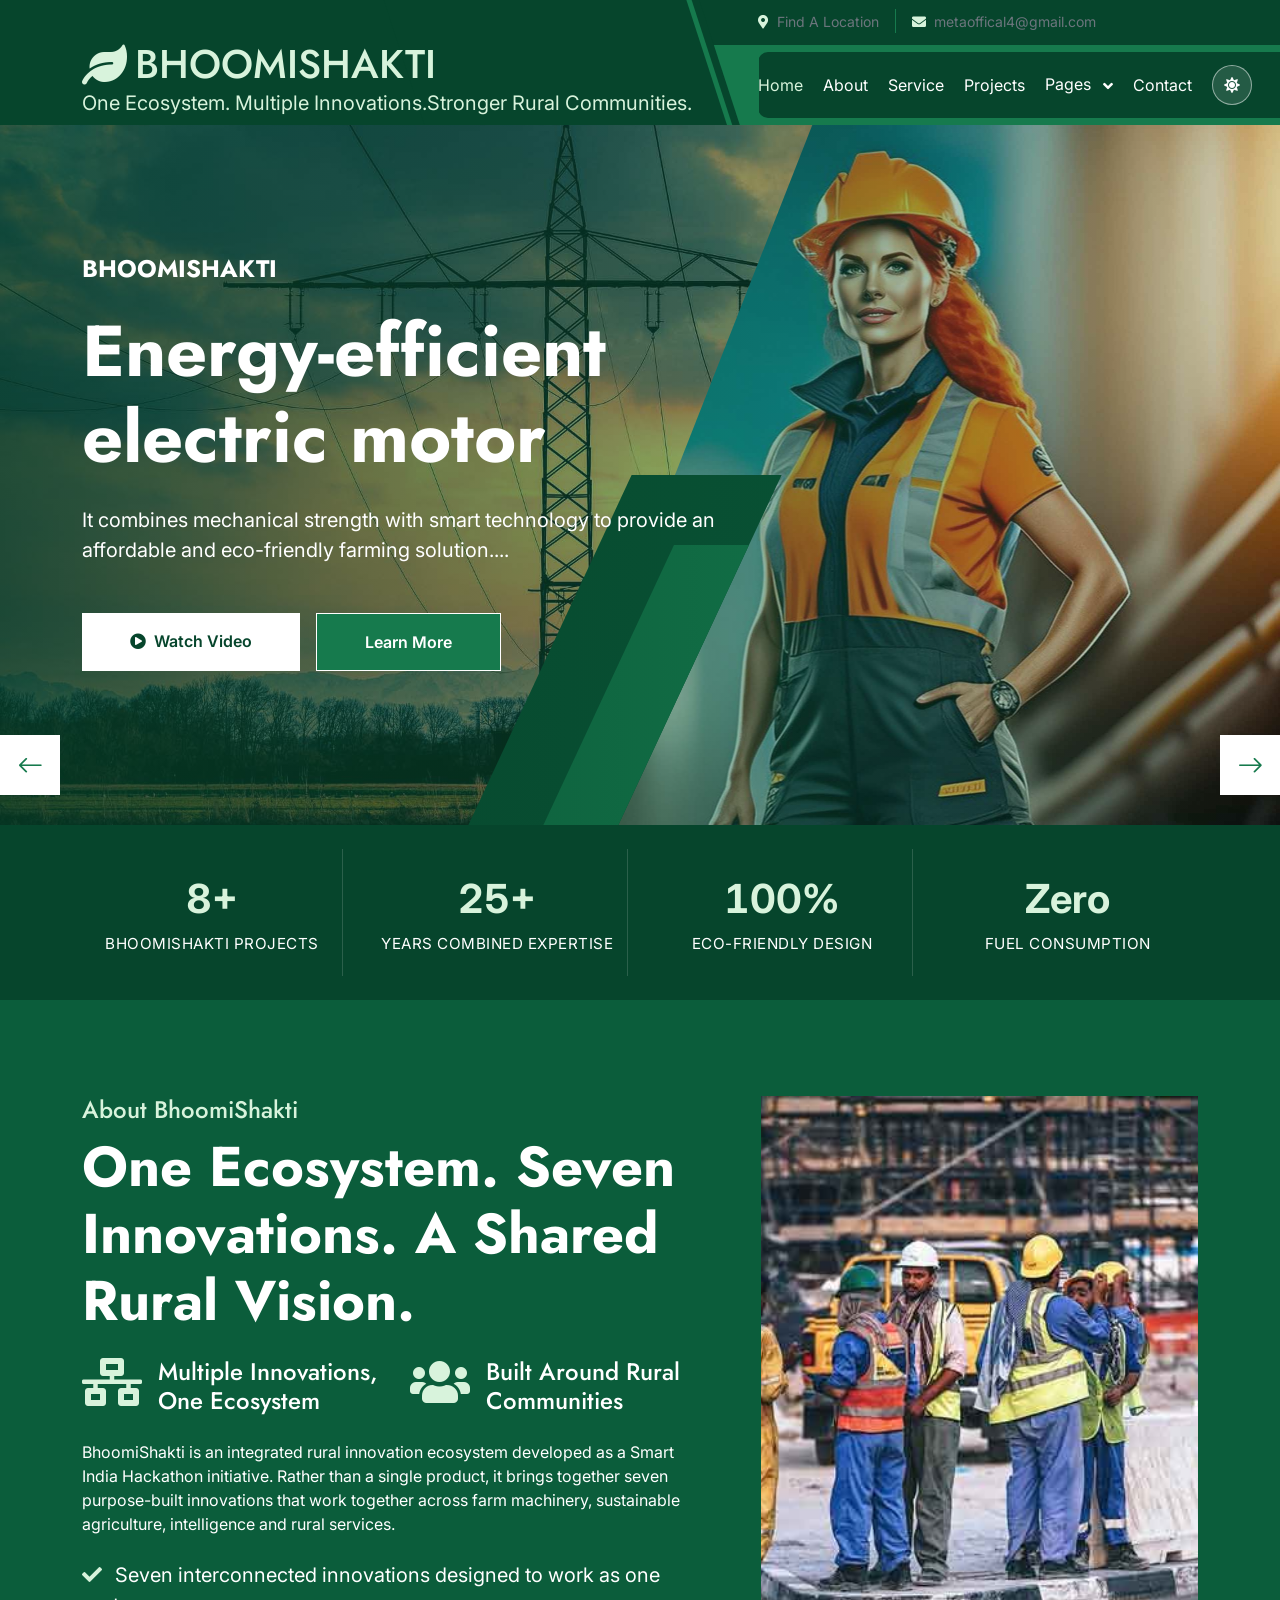
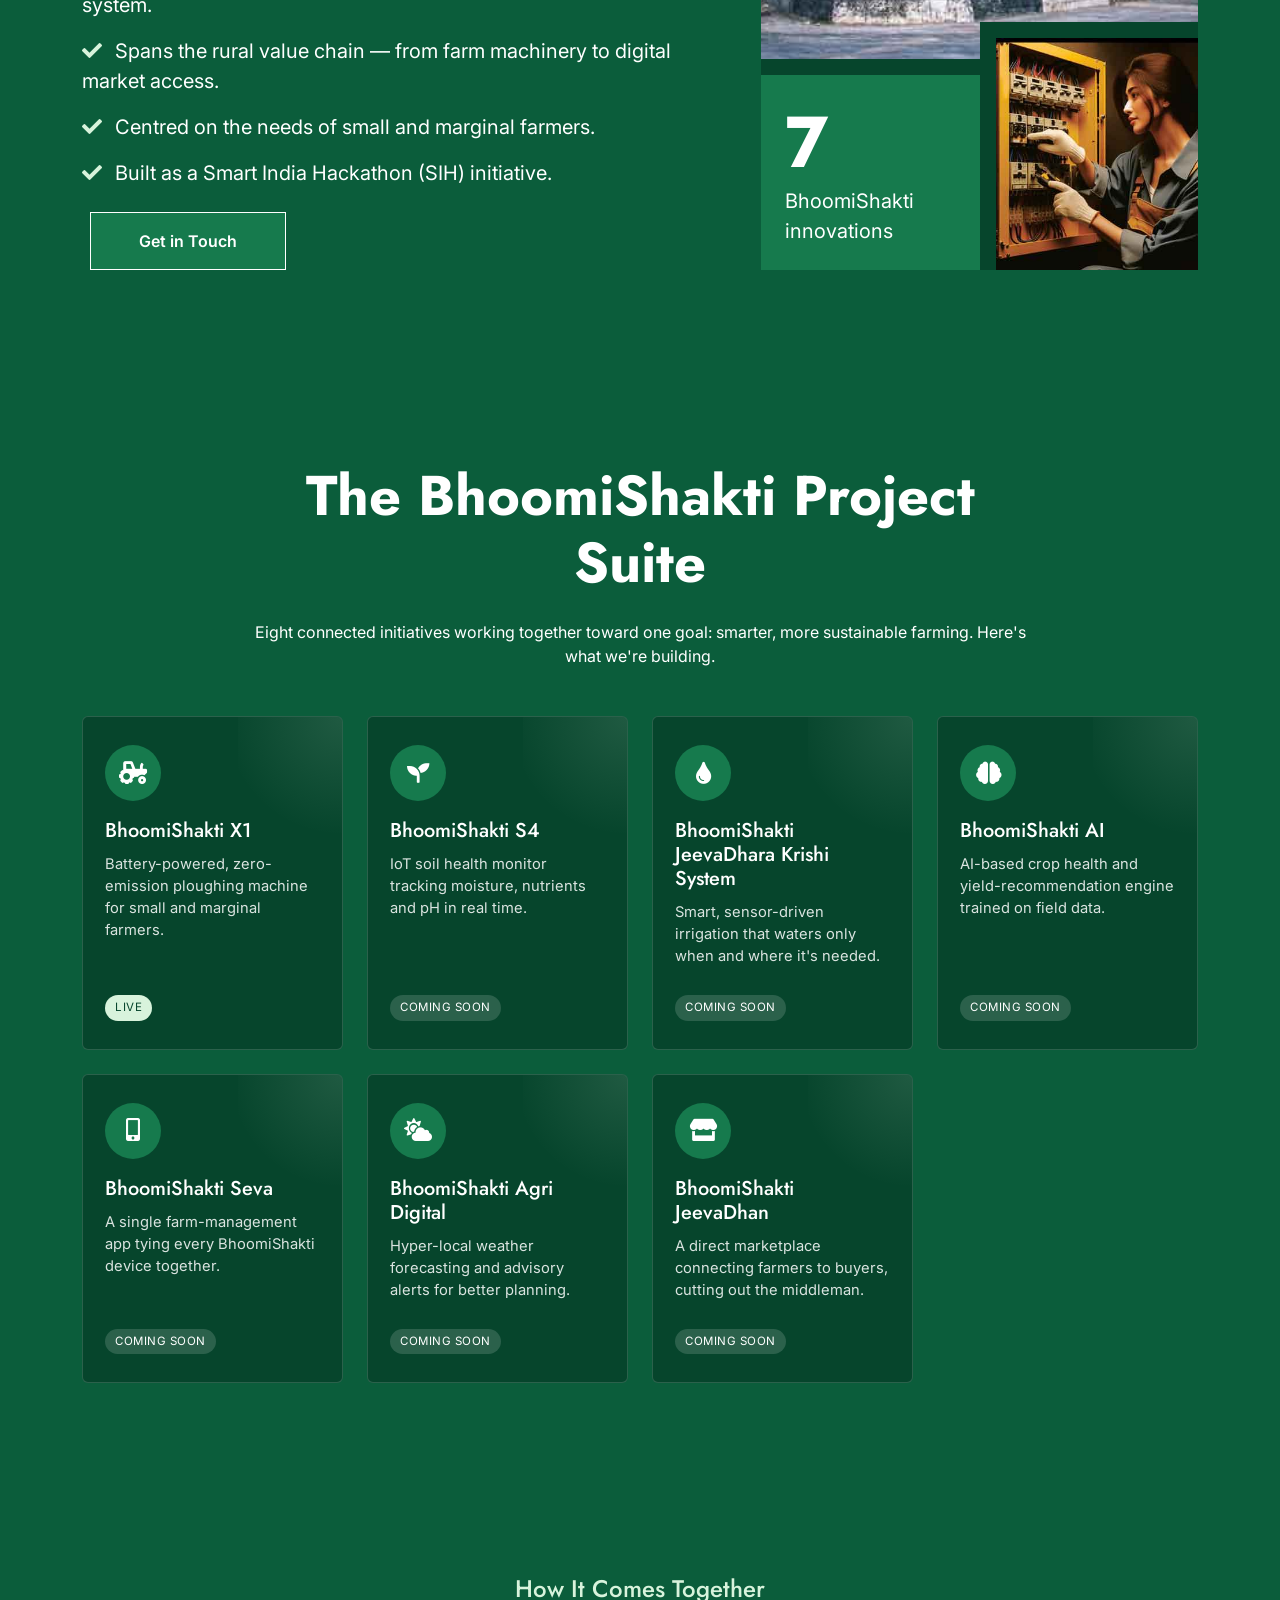
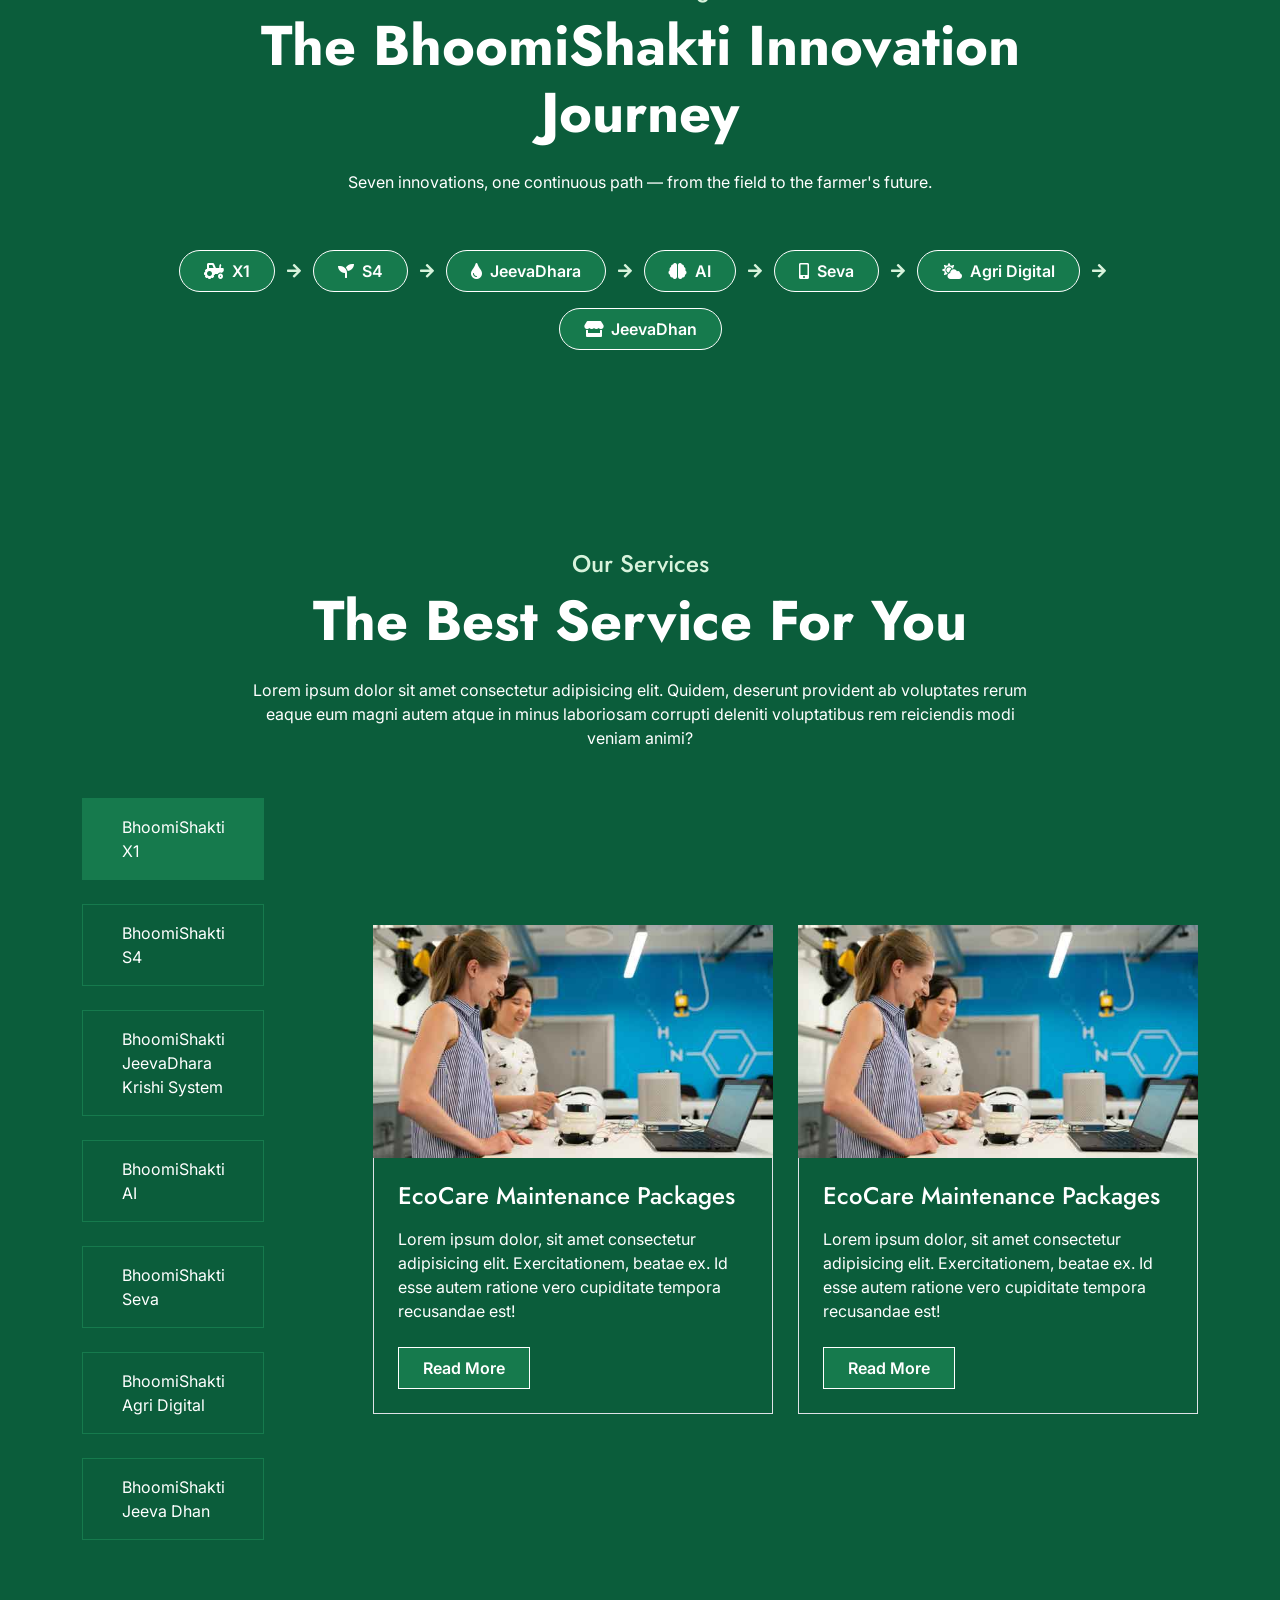
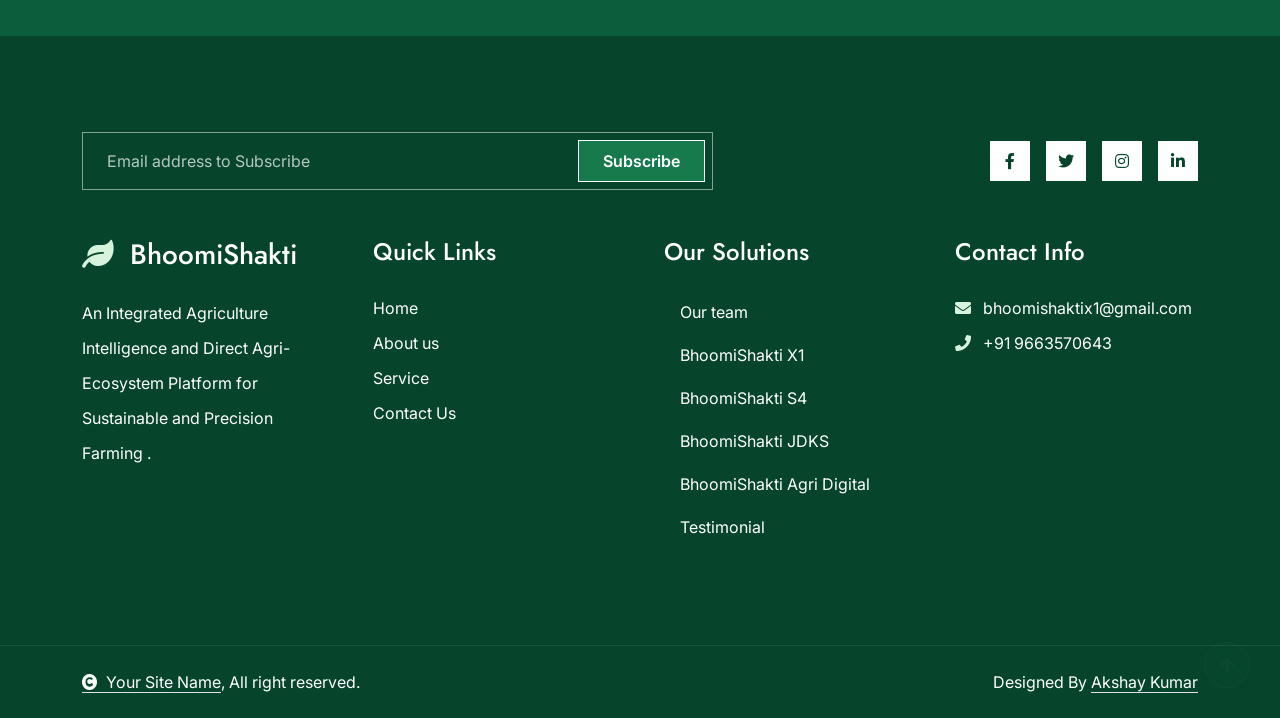
==== index.html @ 972b14b7 "Update index.html" ====
<!DOCTYPE html>
<html lang="en">

    <head>
        <meta charset="utf-8">
        <title>BhoomiShakti</title>
        <meta content="width=device-width, initial-scale=1.0" name="viewport">


        <!-- SEO -->
 <meta name="keywords" content="BhoomiShakti X1, battery powered ploughing machine, smart agriculture machine, electric farming equipment, eco friendly plough, IoT farming solution, small farmer agricultural machine, GPS farming machine, AI crop recommendation system, sustainable farming technology, Indian agricultural innovation">
<meta name="description" content="BhoomiShakti X1 is a smart battery-powered agricultural ploughing machine designed for small and marginal farmers. Featuring IoT-based soil monitoring, GPS field tracking, mobile app integration, and AI crop recommendations, it provides an eco-friendly, cost-effective solution for modern sustainable farming.">
<meta name="author" content="BhoomiShakti X1 Team">
<meta name="robots" content="index, follow">
<meta property="og:title" content="BhoomiShakti X1 – Smart Electric Agricultural Ploughing Machine">
<meta property="og:description" content="Eco-friendly battery-powered ploughing machine with IoT, GPS tracking and AI crop recommendations for modern farming.">
<meta property="og:type" content="website">
        
        <!-- Name on Google, just above the link. -->
 <script type="application/ld+json">
{
  "@context": "https://schema.org",
  "@type": "Product",
  "name": "BhoomiShakti X1",
  "description": "BhoomiShakti X1 is a smart battery-powered agricultural ploughing machine with IoT soil monitoring, GPS field tracking, and AI-based crop recommendation for sustainable farming.",
  "brand": {
    "@type": "Brand",
    "name": "BhoomiShaktiX1"
  },
  "category": "Agricultural Equipment",
  "url": "https://akshay-appu.github.io/BhoomishaktiX1.com/",
  "manufacturer": {
    "@type": "Organization",
    "name": "BhoomiShaktiX1 Innovations"
  }
}
</script>

        <!-- Google Web Fonts -->
        <link rel="preconnect" href="https://fonts.googleapis.com">
        <link rel="preconnect" href="https://fonts.gstatic.com" crossorigin>
        <link href="https://fonts.googleapis.com/css2?family=Inter:wght@100..900&family=Edu+TAS+Beginner:wght@400..700&family=Jost:ital,wght@0,100..900;1,100..900&display=swap" rel="stylesheet">

        <!-- Icon Font Stylesheet -->
        <link rel="stylesheet" href="https://use.fontawesome.com/releases/v5.15.4/css/all.css"/>
        <link href="https://cdn.jsdelivr.net/npm/bootstrap-icons@1.4.1/font/bootstrap-icons.css" rel="stylesheet">

        <!-- Libraries Stylesheet -->
        <link rel="stylesheet" href="lib/animate/animate.min.css"/>
        <link href="lib/owlcarousel/assets/owl.carousel.min.css" rel="stylesheet">


        <!-- Customized Bootstrap Stylesheet -->
        <link href="css/bootstrap.min.css" rel="stylesheet">

        <!-- Template Stylesheet -->
        <link href="css/style.css" rel="stylesheet">
        <style>

/* =========================================================
   BHOOMISHAKTI MOBILE NAVBAR
   Keeps desktop design unchanged
   ========================================================= */


<style>
@media (max-width: 991.98px) {

    /* Pages / Innovations */
    #navbarCollapse .dropdown {
        width: 100% !important;
        text-align: center !important;
        margin: 2px 0 !important;
    }

    #navbarCollapse .dropdown > .nav-link {
        width: auto !important;
        min-height: 48px !important;

        display: inline-flex !important;
        align-items: center !important;
        justify-content: center !important;

        padding: 12px 18px !important;
        margin: 0 auto !important;

        color: #ffffff !important;
        background: transparent !important;

        border-radius: 4px !important;
        text-align: center !important;
    }

    #navbarCollapse .dropdown > .nav-link:hover,
    #navbarCollapse .dropdown > .nav-link:focus,
    #navbarCollapse .dropdown > .nav-link:active {
        color: #ffffff !important;
        background: #087a50 !important;
    }

    /* Correct dropdown arrow */
    #navbarCollapse .dropdown-toggle::before {
        display: none !important;
        content: none !important;
    }

    #navbarCollapse .dropdown-toggle::after {
        display: inline-block !important;
        margin-left: 8px !important;
        vertical-align: middle !important;
    }

    /* Dropdown options */
    #navbarCollapse .dropdown-menu {
        position: static !important;
        transform: none !important;

        width: 90% !important;
        max-width: 420px !important;

        margin: 0 auto !important;
        padding: 4px 0 !important;

        border: 0 !important;
        border-radius: 0 !important;

        background: #043d2b !important;
        box-shadow: none !important;

        text-align: left !important;
    }

    #navbarCollapse .dropdown-item {
        display: block !important;

        width: 100% !important;

        padding: 11px 28px !important;

        color: #ffffff !important;
        background: transparent !important;

        font-size: 15px !important;
    }

    #navbarCollapse .dropdown-item:hover,
    #navbarCollapse .dropdown-item:focus,
    #navbarCollapse .dropdown-item:active {
        color: #ffffff !important;
        background: #087a50 !important;
    }

}
</style>
    </head>

    <body>

        <!-- BhoomiShakti dynamic-software layer -->
        <div id="bhoomi-progress-bar"></div>
        <div id="bhoomi-toast-container" aria-live="polite"></div>

        <!-- Spinner Start -->
        <div id="spinner" class="show bg-white position-fixed translate-middle w-100 vh-100 top-50 start-50 d-flex align-items-center justify-content-center">
            <div class="spinner-border text-primary" style="width: 3rem; height: 3rem;" role="status">
                <span class="sr-only">Loading...</span>
            </div>
        </div>
        <!-- Spinner End -->
         

        

        <!-- Navbar & Hero Start -->
        <div class="container-fluid header-top">
            <div class="container d-flex align-items-center">
                <div class="d-flex align-items-center h-100">
                    <a href="#" class="navbar-brand" style="height: 125px;">
                        <h1 class="text-primary mb-0 d-flex align-items-center">
  <i class="fas fa-leaf me-2"></i>
 BHOOMISHAKTI
</h1><p>One Ecosystem. Multiple Innovations.Stronger Rural Communities.</p>
                        <!-- <img src="img/logo.png" alt="Logo"> -->
                    </a>
                </div>
                <div class="w-100 h-100">
                    <div class="topbar px-0 py-2 d-none d-lg-block" style="height: 45px;">
                        <div class="row gx-0 align-items-center">
                            <div class="col-lg-8 text-center text-lg-center mb-lg-0">
                                <div class="d-flex flex-wrap">
                                    <div class="border-end border-primary pe-3">
                                        <a href="https://maps.app.goo.gl/sNX8VTaiuvoWoPn77" class="text-muted small"><i class="fas fa-map-marker-alt text-primary me-2"></i><span data-i18n="topbar.findLocation">Find A Location</span></a>
                                    </div>
                                    <div class="ps-3">
                                        <a href="mailto:example@gmail.com" class="text-muted small"><i class="fas fa-envelope text-primary me-2"></i>metaoffical4@gmail.com</a>
                                    </div>
                                </div>
                            </div>
                            <div class="col-lg-4 text-center text-lg-end">
                                <div class="d-flex justify-content-end">
                                    <div class="d-flex border-end border-primary pe-3">
                                        <a class="btn p-0 text-primary me-3" href="#"><i class="fab fa-youtube"></i></a>
                                        <!-- <a class="btn p-0 text-primary me-3" href="#"><i class="fab fa-twitter"></i></a> -->
                                        <a class="btn p-0 text-primary me-3" href="#"><i class="fab fa-instagram"></i></a>
                                        <!-- <a class="btn p-0 text-primary me-0" href="#"><i class="fab fa-linkedin-in"></i></a> -->
                                    </div>
                                    </div>
                            </div>
                        </div>
                    </div>
                    <div class="nav-bar px-0 py-lg-0" style="height: 80px;">
                        <nav class="navbar navbar-expand-lg navbar-light d-flex justify-content-lg-end">
                            <a href="#" class="navbar-brand-2">
                                <h1 class="text-primary mb-0"><i class="fas fa-leaf"></i> BhoomiShakti</h1>
                            </a>
                            <button class="navbar-toggler" type="button" data-bs-toggle="collapse" data-bs-target="#navbarCollapse">
                                <span class="fa fa-bars"></span>
                            </button>
                            <div class="collapse navbar-collapse" id="navbarCollapse">
                                <div class="navbar-nav mx-0 mx-lg-auto bg-white">
                                    <a href="index.html" class="nav-item nav-link active" data-i18n="nav.home">Home</a>
                                    <a href="about.html" class="nav-item nav-link" data-i18n="nav.about">About</a>
                                    <a href="service.html" class="nav-item nav-link" data-i18n="nav.service">Service</a>
                                    <a href="index.html#projects" class="nav-item nav-link" data-i18n="nav.projects">Projects</a>
                                    <div class="nav-item dropdown">

    <a href="javascript:void(0);"
       class="nav-link dropdown-toggle"
       data-bs-toggle="dropdown"
       aria-expanded="false">

        <span data-i18n="nav.pages">Pages</span>

    </a>

    <div class="dropdown-menu">

        <a href="team.html"
           class="dropdown-item"
           data-i18n="nav.ourTeam">
            Our team
        </a>

        <a href="x1.html"
           class="dropdown-item"
           data-i18n="nav.BhoomiShakti X1">
            BhoomiShakti X1
        </a>

        <a href="s4.html"
           class="dropdown-item"
           data-i18n="nav.BhoomiShakti S4">
            BhoomiShakti S4
        </a>

        <a href="BSJDK.html"
           class="dropdown-item"
           data-i18n="nav.BhoomiShakti JDKS">
            BhoomiShakti JDKS
        </a>

        <a href="https://bhoomishakti-agri-digital-final-omega.vercel.app/"
           class="dropdown-item"
           data-i18n="nav.BhoomiShakti Agri Digital">
            BhoomiShakti Agri Digital
        </a>

        <a href="bhoomishakti-app.html"
           class="dropdown-item"
           data-i18n="nav.BhoomiShakti AI">
            BhoomiShakti AI
        </a>

        <a href="404.html"
           class="dropdown-item"
           data-i18n="nav.404">
            404 Page
        </a>

    </div>

</div>
                                    <a href="contact.html" class="nav-item nav-link" data-i18n="nav.contact">Contact</a>
                                    <div class="nav-item theme-toggle-wrap d-flex align-items-center">
                                        <button type="button" class="theme-toggle-btn" id="themeToggleBtn" aria-label="Toggle light and dark mode" title="Toggle light / dark mode" data-i18n-title="theme.toggleTitle">
                                            <i class="fas fa-sun"></i>
                                        </button>
                                    </div>
                                    <div class="nav-btn ps-3">
                                        <a href="#" class="btn btn-primary py-2 px-4 ms-0 ms-lg-3" data-i18n="nav.ctaFirstVersion"> First Version</a>
                                    </div>
                                </div>
                            </div>
                        </nav>
                    </div>
                </div>
            </div>
        </div>
        <!-- Navbar & Hero End -->


        <!-- Carousel Start -->
        <div class="header-carousel owl-carousel overflow-hidden">
            <div class="header-carousel-item hero-section">
                <div class="hero-bg-half-1"></div>
                <div class="hero-shape-1"></div>
                <div class="carousel-caption">
                    <div class="container">
                        <div class="row g-4 align-items-center">
                            <div class="col-lg-7 animated fadeInLeft">
                                <div class="text-sm-center text-md-start">
                                    <h4 class="text-white text-uppercase fw-bold mb-4">BhoomiShakti X1</h4>
                                    <h1 class="display-2 text-white mb-4" data-i18n="hero.slide1Title">Battery-powered (Zero fuel consumption)</h1>
                                    <p class="mb-5 fs-5" data-i18n="hero.slide1Desc">a compact, battery-powered agricultural ploughing machine designed to empower small and marginal farmers.
                                    </p>
                                    <div class="d-flex justify-content-center justify-content-md-start flex-shrink-0 mb-4">
                                        <a class="btn btn-light py-3 px-4 px-md-5 me-2" href="#"><i class="fas fa-play-circle me-2"></i><span data-i18n="hero.watchVideo"> Watch Video</span></a>
                                        <a class="btn btn-primary py-3 px-4 px-md-5 ms-2" href="#" data-i18n="hero.learnMore">Learn More</a>
                                    </div>
                                </div>
                            </div>
                        </div>
                    </div>
                </div>
            </div>
            <div class="header-carousel-item hero-section">
                <div class="hero-bg-half-2"></div>
                <div class="hero-shape-2"></div>
                <div class="carousel-caption">
                    <div class="container">
                        <div class="row g-4 align-items-center">
                            <div class="col-lg-7 animated fadeInLeft">
                                <div class="text-sm-center text-md-start">
                                    <h4 class="text-white text-uppercase fw-bold mb-4">BHOOMISHAKTI</h4>
                                    <h1 class="display-2 text-white mb-4" data-i18n="hero.slide2Title">One Ecosystem. Multiple Innovations. Stronger Rural Communities.</h1>
                                    <p class="mb-5 fs-5" data-i18n="hero.slide2Desc">BhoomiShakti integrates smart agricultural machines, sustainable farming research, AI, digital services, rural connectivity and renewable biomass solutions into one technology ecosystem.
                                    </p>
                                    <div class="d-flex justify-content-center justify-content-md-start flex-shrink-0 mb-4">
                                        <a class="btn btn-light py-3 px-4 px-md-5 me-2" href="#"><i class="fas fa-play-circle me-2"></i><span data-i18n="hero.watchVideo"> Watch Video</span></a>
                                        <a class="btn btn-primary py-3 px-4 px-md-5 ms-2" href="#" data-i18n="hero.learnMore">Learn More</a>
                                    </div>
                                </div>
                            </div>
                        </div>
                    </div>
                </div>
            </div>
        </div>
        <!-- Carousel End -->


        <!-- Stats Strip Start -->
        <div class="container-fluid stats-strip py-4 wow fadeIn" data-wow-delay="0.1s">
            <div class="container">
                <div class="row g-4">
                    <div class="col-6 col-lg-3">
                        <div class="stat-item">
                            <div class="stat-number counter-value">8+</div>
                            <div class="stat-label" data-i18n="stats.projects">BhoomiShakti Projects</div>
                        </div>
                    </div>
                    <div class="col-6 col-lg-3">
                        <div class="stat-item">
                            <div class="stat-number counter-value">25+</div>
                            <div class="stat-label" data-i18n="stats.experience">Years Combined Expertise</div>
                        </div>
                    </div>
                    <div class="col-6 col-lg-3">
                        <div class="stat-item">
                            <div class="stat-number counter-value">100%</div>
                            <div class="stat-label" data-i18n="stats.eco">Eco-Friendly Design</div>
                        </div>
                    </div>
                    <div class="col-6 col-lg-3">
                        <div class="stat-item">
                            <div class="stat-number" data-i18n="stats.fuelNumber">Zero</div>
                            <div class="stat-label" data-i18n="stats.fuel">Fuel Consumption</div>
                        </div>
                    </div>
                </div>
            </div>
        </div>
        <!-- Stats Strip End -->


    <!-- About Start -->
        <div class="container-fluid about bg-light py-5">
            <div class="container py-5">
                <div class="row g-5">
                    <div class="col-lg-7 wow fadeInLeft" data-wow-delay="0.2s">
                        <div class="h-100">
                            <h4 class="text-primary">About BhoomiShakti</h4>
                            <h1 class="display-4 mb-4">One Ecosystem. Seven Innovations. A Shared Rural Vision.</h1>
                            <div class="row g-4 mb-4">
                                <div class="col-md-6">
                                    <a href="#projects" class="d-flex">
                                        <span class="fas fa-network-wired fa-3x me-3"></span>
                                        <h4 class="mb-0">Multiple Innovations, One Ecosystem</h4>
                                    </a>
                                </div>
                                <div class="col-md-6">
                                    <a href="#ecosystem" class="d-flex">
                                        <span class="fas fa-users fa-3x me-3"></span>
                                        <h4 class="mb-0">Built Around Rural Communities</h4>
                                    </a>
                                </div>
                            </div>
                            <p class="mb-4">BhoomiShakti is an integrated rural innovation ecosystem developed as a Smart India Hackathon initiative. Rather than a single product, it brings together seven purpose-built innovations that work together across farm machinery, sustainable agriculture, intelligence and rural services.
                            </p>
                            <div class="text-dark mb-4">
                                <p class="fs-5"><span class="fa fa-check text-primary me-2"></span> Seven interconnected innovations designed to work as one system.</p>
                                <p class="fs-5"><span class="fa fa-check text-primary me-2"></span> Spans the rural value chain — from farm machinery to digital market access.</p>
                                <p class="fs-5"><span class="fa fa-check text-primary me-2"></span> Centred on the needs of small and marginal farmers.</p>
                                <p class="fs-5"><span class="fa fa-check text-primary me-2"></span> Built as a Smart India Hackathon (SIH) initiative.</p>
                            </div>
                            <a class="btn btn-primary py-3 px-4 px-md-5 ms-2" href="contact.html">Get in Touch</a>
                        </div>
                    </div>
                    <div class="col-lg-5 wow fadeInRight" data-wow-delay="0.2s">
                        <div class="position-relative h-100">
                            <img src="img/about-1.jpg" class="img-fluid w-100 h-100" style="object-fit: cover;" alt="">
                            <div class="bg-white">
                                <div class="position-absolute pt-3 bg-white" style="width: 50%; left: 0; bottom: 0;">
                                    <div class="bg-primary p-4">
                                        <h4 class="display-2 mb-0">7</h4>
                                        <p class="text-white fs-5 mb-0">BhoomiShakti innovations</p>
                                    </div>
                                </div>
                                <div class="position-absolute p-3 bg-white pb-0 pe-0" style="width: 50%; bottom: 0; right: 0;">
                                    <img src="img/about-2.jpg" class="img-fluid" alt="">
                                </div>
                            </div>
                        </div>
                    </div>
                </div>
            </div>
        </div>
        <!-- About End -->


        <!-- Projects Hub Start -->
        <!-- Placeholder cards for the 8 BhoomiShakti projects you're combining
             into one software suite. Edit the icon, title, description, status
             badge (status-live / status-soon) and href on each card below. -->
        <div class="container-fluid projects-section py-5" id="projects">
            <div class="container py-5">
                <div class="d-flex flex-column mx-auto text-center mb-5 wow fadeInUp" data-wow-delay="0.2s" style="max-width: 800px;">
                    <!-- <h4 class="text-primary" data-i18n="projects.eyebrow">The BhoomiShakti Innovation Ecosystem</h4> -->
                    <h1 class="display-4 mb-4" data-i18n="projects.heading">The BhoomiShakti Innovation Ecosystem</h1>
                    <p class="mb-0" data-i18n="projects.desc">Eight connected innovations working together to empower farmers, strengthen rural communities and promote sustainable agriculture.</p>
                </div>
                <div class="row g-4">
                    <div class="col-md-6 col-lg-3 wow fadeInUp" data-wow-delay="0.1s">
                        <a href="index.html" class="text-decoration-none">
                            <div class="project-card">
                                <div class="project-icon"><i class="fas fa-tractor"></i></div>
                                <h5>BhoomiShakti X1</h5>
                                <p data-i18n="projects.card1.desc">Battery-powered, zero-emission ploughing machine for small and marginal farmers.</p>
                                <span class="project-status status-live" data-i18n="projects.statusLive">EXPLORE X1 →</span>
                            </div>
                        </a>
                    </div>
                    <div class="col-md-6 col-lg-3 wow fadeInUp" data-wow-delay="0.2s">
                        <a href="#" class="text-decoration-none">
                            <div class="project-card">
                                <div class="project-icon"><i class="fas fa-seedling"></i></div>
                                <h5>BhoomiShakti S4</h5>
                                <p data-i18n="projects.card2.desc">Smart Solar Seed Sower</p>
                                <span class="project-status status-soon" data-i18n="projects.statusSoon">EXPLORE S4 →</span>
                            </div>
                        </a>
                    </div>
                    <div class="col-md-6 col-lg-3 wow fadeInUp" data-wow-delay="0.3s">
                        <a href="#" class="text-decoration-none">
                            <div class="project-card">
                                <div class="project-icon"><i class="fas fa-tint"></i></div>
                                <h5>BhoomiShakti JeevaDhara Krishi System</h5>
                                <p data-i18n="projects.card3.desc">Sustainable Soil & Agricultural System.</p>
                                <span class="project-status status-soon" data-i18n="projects.statusSoon">EXPLORE JeevaDhara →</span>
                            </div>
                        </a>
                    </div>
                    <div class="col-md-6 col-lg-3 wow fadeInUp" data-wow-delay="0.4s">
                        <a href="#" class="text-decoration-none">
                            <div class="project-card">
                                <div class="project-icon"><i class="fas fa-brain"></i></div>
                                <h5>BhoomiShakti AI</h5>
                                <p data-i18n="projects.card4.desc">Agriculture Intelligence Platform.</p>
                                <span class="project-status status-soon" data-i18n="projects.statusSoon">EXPLORE AI →</span>
                            </div>
                        </a>
                    </div>
                    <div class="col-md-6 col-lg-3 wow fadeInUp" data-wow-delay="0.1s">
                        <a href="#" class="text-decoration-none">
                            <div class="project-card">
                                <div class="project-icon"><i class="fas fa-mobile-alt"></i></div>
                                <h5>BhoomiShakti Seva</h5>
                                <p data-i18n="projects.card5.desc">Digital Rural & Agricultural Services.</p>
                                <span class="project-status status-soon" data-i18n="projects.statusSoon">EXPLORE SEVA →</span>
                            </div>
                        </a>
                    </div>
                    <div class="col-md-6 col-lg-3 wow fadeInUp" data-wow-delay="0.2s">
                        <a href="#" class="text-decoration-none">
                            <div class="project-card">
                                <div class="project-icon"><i class="fas fa-cloud-sun"></i></div>
                                <h5>BhoomiShakti Agri Digital</h5>
                                <p data-i18n="projects.card6.desc">Connecting Farmers, Businesses & Agricultural Services</p>
                                <span class="project-status status-soon" data-i18n="projects.statusSoon">EXPLORE AGRI DIGITAL →</span>
                            </div>
                        </a>
                    </div>
                    <div class="col-md-6 col-lg-3 wow fadeInUp" data-wow-delay="0.3s">
                        <a href="#" class="text-decoration-none">
                            <div class="project-card">
                                <div class="project-icon"><i class="fas fa-store"></i></div>
                                <h5>BhoomiShakti JeevaDhan</h5>
                                <p data-i18n="projects.card7.desc">Cattle Biomass → Renewable Energy → Rural Wealth.</p>
                                <span class="project-status status-soon" data-i18n="projects.statusSoon">EXPLORE JEEVADHAN →</span>
                            </div>
                        </a>
                    </div>
                    <!-- <div class="col-md-6 col-lg-3 wow fadeInUp" data-wow-delay="0.4s">
                        <a href="#" class="text-decoration-none">
                            <div class="project-card">
                                <div class="project-icon"><i class="fas fa-solar-panel"></i></div>
                                <h5>BhoomiShakti X8</h5>
                                <p data-i18n="projects.card8.desc">Solar-powered charging infrastructure to keep every device running off-grid.</p>
                                <span class="project-status status-soon" data-i18n="projects.statusSoon">Coming Soon</span>
                            </div>
                        </a>
                    </div> -->
                </div>
            </div>
        </div>
        <!-- Projects Hub End -->
         <!-- Innovation Journey Start -->
        <div class="container-fluid journey-section bg-light py-5" id="journey">
            <div class="container py-5">
                <div class="d-flex flex-column mx-auto text-center mb-5 wow fadeInUp" data-wow-delay="0.2s" style="max-width: 800px;">
                    <h4 class="text-primary">How It Comes Together</h4>
                    <h1 class="display-4 mb-4">The BhoomiShakti Innovation Journey</h1>
                    <p class="mb-0">Seven innovations, one continuous path — from the field to the farmer's future.</p>
                </div>
                <div class="d-flex flex-wrap justify-content-center align-items-center wow fadeInUp" data-wow-delay="0.3s">
                    <a href="x1.html" class="btn btn-primary rounded-pill px-4 py-2 m-2"><i class="fas fa-tractor me-2"></i>X1</a>
                    <i class="fas fa-arrow-right text-primary mx-1 d-none d-md-inline"></i>
                    <a href="s4.html" class="btn btn-primary rounded-pill px-4 py-2 m-2"><i class="fas fa-seedling me-2"></i>S4</a>
                    <i class="fas fa-arrow-right text-primary mx-1 d-none d-md-inline"></i>
                    <a href="jeevadhara.html" class="btn btn-primary rounded-pill px-4 py-2 m-2"><i class="fas fa-tint me-2"></i>JeevaDhara</a>
                    <i class="fas fa-arrow-right text-primary mx-1 d-none d-md-inline"></i>
                    <a href="ai.html" class="btn btn-primary rounded-pill px-4 py-2 m-2"><i class="fas fa-brain me-2"></i>AI</a>
                    <i class="fas fa-arrow-right text-primary mx-1 d-none d-md-inline"></i>
                    <a href="seva.html" class="btn btn-primary rounded-pill px-4 py-2 m-2"><i class="fas fa-mobile-alt me-2"></i>Seva</a>
                    <i class="fas fa-arrow-right text-primary mx-1 d-none d-md-inline"></i>
                    <a href="agri-digital.html" class="btn btn-primary rounded-pill px-4 py-2 m-2"><i class="fas fa-cloud-sun me-2"></i>Agri Digital</a>
                    <i class="fas fa-arrow-right text-primary mx-1 d-none d-md-inline"></i>
                    <a href="jeevadhan.html" class="btn btn-primary rounded-pill px-4 py-2 m-2"><i class="fas fa-store me-2"></i>JeevaDhan</a>
                </div>
            </div>
        </div>
        <!-- Innovation Journey End -->

        <!-- Services Start -->
        <div class="container-fluid service py-5">
            <div class="container py-5">
                <div class="d-flex flex-column mx-auto text-center mb-5 wow fadeInUp" data-wow-delay="0.2s" style="max-width: 800px;">
                    <h4 class="text-primary">Our Services</h4>
                    <h1 class="display-4 mb-4">The Best Service For You</h1>
                    <p class="mb-0">Lorem ipsum dolor sit amet consectetur adipisicing elit. Quidem, deserunt provident ab voluptates rerum eaque eum magni autem atque in minus laboriosam corrupti deleniti voluptatibus rem reiciendis modi veniam animi?
                    </p>
                </div>
                <div class="row g-5 align-items-center">
                    <div class="col-lg-3 wow fadeInLeft" data-wow-delay="0.2s">
                        <ul class="nav">
                            <li class="nav-item me-lg-0 mb-4">
                                <a class="py-3 px-5 active" data-bs-toggle="pill" href="#ServiceTab-1">
                                    <span>BhoomiShakti X1</span>
                                </a>
                            </li>
                            <li class="nav-item me-lg-0 mb-4">
                                <a class="py-3 px-5" data-bs-toggle="pill" href="#ServiceTab-2">
                                    <span>BhoomiShakti S4</span>
                                </a>
                            </li>
                            <li class="nav-item me-lg-0 mb-4">
                                <a class="py-3 px-5" data-bs-toggle="pill" href="#ServiceTab-3">
                                    <span>BhoomiShakti JeevaDhara Krishi System</span>
                                </a>
                            </li>
                            <li class="nav-item me-lg-0 mb-4">
                                <a class="py-3 px-5" data-bs-toggle="pill" href="#ServiceTab-4">
                                    <span>BhoomiShakti AI</span>
                                </a>
                            </li>
                            <li class="nav-item me-lg-0 mb-4">
                                <a class="py-3 px-5" data-bs-toggle="pill" href="#ServiceTab-5">
                                    <span>BhoomiShakti Seva</span>
                                </a>
                            </li>
                            <li class="nav-item me-lg-0 mb-4">
                                <a class="py-3 px-5" data-bs-toggle="pill" href="#ServiceTab-6">
                                    <span>BhoomiShakti Agri Digital</span>
                                </a>
                            </li>
                            <li class="nav-item me-lg-0 mb-4 mb-lg-0">
                                <a class="py-3 px-5" data-bs-toggle="pill" href="#ServiceTab-7">
                                    <span>BhoomiShakti Jeeva Dhan</span>
                                </a>
                            </li>
                        </ul>
                    </div>
                    <div class="col-lg-9 wow fadeInRight" data-wow-delay="0.3s">
                        <div class="tab-content">
                            <div id="ServiceTab-1" class="tab-pane fade show p-0 active">
                                <div class="service-carousel owl-carousel">
                                                                      
                                    <div class="service-item">
                                        <img src="img/commercial-3.jpg" class="img-fluid w-100" alt="">
                                        <div class="border border-top-0 p-4">
                                            <h4 class="mb-3">EcoCare Maintenance Packages</h4>
                                            <p class="mb-4">Lorem ipsum dolor, sit amet consectetur adipisicing elit. Exercitationem, beatae ex. Id esse autem ratione vero cupiditate tempora recusandae est!
                                            </p>
                                            <a class="btn btn-primary py-2 px-4" href="#">Read More</a>
                                        </div>
                                    </div>
                                </div>
                            </div>
                            <div id="ServiceTab-2" class="tab-pane fade show p-0">
                                <div class="service-carousel owl-carousel">
                                    
                                    <div class="service-item">
                                        <img src="img/residential-3.jpg" class="img-fluid w-100" alt="">
                                        <div class="border border-top-0 p-4">
                                            <h4 class="mb-3">Air Conditioner</h4>
                                            <p class="mb-4">Lorem ipsum dolor, sit amet consectetur adipisicing elit. Exercitationem, beatae ex. Id esse autem ratione vero cupiditate tempora recusandae est!
                                            </p>
                                            <a class="btn btn-primary py-2 px-4" href="#">Read More</a>
                                        </div>
                                    </div>
                                </div>
                            </div>
                             <div id="ServiceTab-3" class="tab-pane fade show p-0">
                                <div class="service-carousel owl-carousel">
                                    
                                    <div class="service-item">
                                        <img src="img/residential-3.jpg" class="img-fluid w-100" alt="">
                                        <div class="border border-top-0 p-4">
                                            <h4 class="mb-3">Air Conditioner</h4>
                                            <p class="mb-4">Lorem ipsum dolor, sit amet consectetur adipisicing elit. Exercitationem, beatae ex. Id esse autem ratione vero cupiditate tempora recusandae est!
                                            </p>
                                            <a class="btn btn-primary py-2 px-4" href="#">Read More</a>
                                        </div>
                                    </div>
                                </div>
                            </div>
                             <div id="ServiceTab-4" class="tab-pane fade show p-0">
                                <div class="service-carousel owl-carousel">
                                    
                                    <div class="service-item">
                                        <img src="img/residential-3.jpg" class="img-fluid w-100" alt="">
                                        <div class="border border-top-0 p-4">
                                            <h4 class="mb-3">Air Conditioner</h4>
                                            <p class="mb-4">Lorem ipsum dolor, sit amet consectetur adipisicing elit. Exercitationem, beatae ex. Id esse autem ratione vero cupiditate tempora recusandae est!
                                            </p>
                                            <a class="btn btn-primary py-2 px-4" href="#">Read More</a>
                                        </div>
                                    </div>
                                </div>
                            </div>
                             <div id="ServiceTab-5" class="tab-pane fade show p-0">
                                <div class="service-carousel owl-carousel">
                                    
                                    <div class="service-item">
                                        <img src="img/residential-3.jpg" class="img-fluid w-100" alt="">
                                        <div class="border border-top-0 p-4">
                                            <h4 class="mb-3">Air Conditioner</h4>
                                            <p class="mb-4">Lorem ipsum dolor, sit amet consectetur adipisicing elit. Exercitationem, beatae ex. Id esse autem ratione vero cupiditate tempora recusandae est!
                                            </p>
                                            <a class="btn btn-primary py-2 px-4" href="#">Read More</a>
                                        </div>
                                    </div>
                                </div>
                            </div>
                             <div id="ServiceTab-6" class="tab-pane fade show p-0">
                                <div class="service-carousel owl-carousel">
                                    
                                    <div class="service-item">
                                        <img src="img/residential-3.jpg" class="img-fluid w-100" alt="">
                                        <div class="border border-top-0 p-4">
                                            <h4 class="mb-3">Air Conditioner</h4>
                                            <p class="mb-4">Lorem ipsum dolor, sit amet consectetur adipisicing elit. Exercitationem, beatae ex. Id esse autem ratione vero cupiditate tempora recusandae est!
                                            </p>
                                            <a class="btn btn-primary py-2 px-4" href="#">Read More</a>
                                        </div>
                                    </div>
                                </div>
                            </div>

                            <div id="ServiceTab-7" class="tab-pane fade show p-0">
                                <div class="service-carousel owl-carousel">
                                    <div class="service-item">
                                        <img src="img/industrial-1.jpg" class="img-fluid w-100" alt="">
                                        <div class="border border-top-0 p-4">
                                            <h4 class="mb-3">Factory Manufacture</h4>
                                            <p class="mb-4">Lorem ipsum dolor, sit amet consectetur adipisicing elit. Exercitationem, beatae ex. Id esse autem ratione vero cupiditate tempora recusandae est!
                                            </p>
                                            <a class="btn btn-primary py-2 px-4" href="#">Read More</a>
                                        </div>
                                    </div>
                                    <div class="service-item">
                                        <img src="img/industrial-2.jpg" class="img-fluid w-100" alt="">
                                        <div class="border border-top-0 p-4">
                                            <h4 class="mb-3">General Electrical</h4>
                                            <p class="mb-4">Lorem ipsum dolor, sit amet consectetur adipisicing elit. Exercitationem, beatae ex. Id esse autem ratione vero cupiditate tempora recusandae est!
                                            </p>
                                            <a class="btn btn-primary py-2 px-4" href="#">Read More</a>
                                        </div>
                                    </div>
                                    <div class="service-item">
                                        <img src="img/industrial-3.jpg" class="img-fluid w-100" alt="">
                                        <div class="border border-top-0 p-4">
                                            <h4 class="mb-3">Electrical Planing</h4>
                                            <p class="mb-4">Lorem ipsum dolor, sit amet consectetur adipisicing elit. Exercitationem, beatae ex. Id esse autem ratione vero cupiditate tempora recusandae est!
                                            </p>
                                            <a class="btn btn-primary py-2 px-4" href="#">Read More</a>
                                        </div>
                                    </div>
                                </div>
                            </div>
                        </div>
                    </div>
                </div>
            </div>
        </div>
        <!-- Services End -->

        <!-- Testimonial Start -->
        <!-- <div class="container-fluid testimonial bg-dark py-5">
            <div class="container py-5">
                <div class="row g-5">
                    <div class="col-lg-6 col-xl-5 wow fadeInUp" data-wow-delay="0.2s">
                        <h4 class="text-primary" data-i18n="testimonial.eyebrow">Testimonial</h4>
                        <h1 class="display-4 text-white mb-4" data-i18n="testimonial.heading">Powerfull Praise Heare From Our Customers</h1>
                        <p class="mb-4">Lorem ipsum dolor sit amet consectetur adipisicing elit. Mollitia hic aspernatur unde magnam necessitatibus provident iusto maxime nobis esse eligendi.
                        </p>
                        <a class="btn btn-light py-3 px-5" href="#" data-i18n="testimonial.viewAllBtn">View All Reviews</a>
                    </div>
                    <div class="col-lg-6 col-xl-7 wow fadeInUp" data-wow-delay="0.4s">
                        <div class="owl-carousel testimonial-carousel">
                            <div class="testimonial-item">
                                <div class="testimonial-quote"><i class="fa fa-quote-right fa-2x"></i>
                                </div>
                                <div class="testimonial-inner p-4">
                                    <img src="img/testimonial-1.jpg" class="img-fluid" alt="">
                                    <div class="ms-4">
                                        <h4 data-i18n="testimonial.personName">Person Name</h4>
                                        <p data-i18n="common.profession">Profession</p>
                                        <div class="d-flex text-primary">
                                            <i class="fas fa-star"></i>
                                            <i class="fas fa-star"></i>
                                            <i class="fas fa-star"></i>
                                            <i class="fas fa-star"></i>
                                            <i class="fas fa-star text-body"></i>
                                        </div>
                                    </div>
                                </div>
                                <div class="customer-text p-4">
                                    <p class="mb-0">Lorem ipsum dolor sit amet consectetur adipisicing elit. Quam soluta neque ab repudiandae reprehenderit ipsum eos cumque esse repellendus impedit.</p>
                                </div>
                            </div>
                            <div class="testimonial-item">
                                <div class="testimonial-quote"><i class="fa fa-quote-right fa-2x"></i>
                                </div>
                                <div class="testimonial-inner p-4">
                                    <img src="img/testimonial-2.jpg" class="img-fluid" alt="">
                                    <div class="ms-4">
                                        <h4 data-i18n="testimonial.personName">Person Name</h4>
                                        <p data-i18n="common.profession">Profession</p>
                                        <div class="d-flex text-primary">
                                            <i class="fas fa-star"></i>
                                            <i class="fas fa-star"></i>
                                            <i class="fas fa-star"></i>
                                            <i class="fas fa-star"></i>
                                            <i class="fas fa-star text-body"></i>
                                        </div>
                                    </div>
                                </div>
                                <div class="customer-text p-4">
                                    <p class="mb-0">Lorem ipsum dolor sit amet consectetur adipisicing elit. Quam soluta neque ab repudiandae reprehenderit ipsum eos cumque esse repellendus impedit.</p>
                                </div>
                            </div>
                            <div class="testimonial-item">
                                <div class="testimonial-quote"><i class="fa fa-quote-right fa-2x"></i>
                                </div>
                                <div class="testimonial-inner p-4">
                                    <img src="img/testimonial-3.jpg" class="img-fluid" alt="">
                                    <div class="ms-4">
                                        <h4 data-i18n="testimonial.personName">Person Name</h4>
                                        <p data-i18n="common.profession">Profession</p>
                                        <div class="d-flex text-primary">
                                            <i class="fas fa-star"></i>
                                            <i class="fas fa-star"></i>
                                            <i class="fas fa-star"></i>
                                            <i class="fas fa-star"></i>
                                            <i class="fas fa-star text-body"></i>
                                        </div>
                                    </div>
                                </div>
                                <div class="customer-text p-4">
                                    <p class="mb-0">Lorem ipsum dolor sit amet consectetur adipisicing elit. Quam soluta neque ab repudiandae reprehenderit ipsum eos cumque esse repellendus impedit.</p>
                                </div>
                            </div>
                        </div>
                    </div>
                </div>
            </div>
         </div> -->
        <!-- Testimonial End -->


        <!-- Team Start -->
         <!-- <div class="container-fluid team py-5">
            <div class="container py-5">
                <div class="d-flex flex-column mx-auto text-center mb-5 wow fadeInUp" data-wow-delay="0.2s" style="max-width: 800px;">
                    <h4 class="text-primary" data-i18n="team.eyebrow">Our Team</h4>
                    <h1 class="display-4 mb-4" data-i18n="team.heading">The Innovators Behind BhoomiShakti</h1>
                    <p class="mb-0">Lorem ipsum dolor sit amet consectetur adipisicing elit. Quidem, deserunt provident ab voluptates rerum eaque eum magni autem atque in minus laboriosam corrupti deleniti voluptatibus rem reiciendis modi veniam animi?
                    </p>
                </div>
                <div class="row g-4">
                    <div class="col-md-6 col-lg-3 wow fadeInUp" data-wow-delay="0.2s">
                        <div class="team-item">
                            <div class="team-img">
                                <img src="img/team-1.jpg" class="img-fluid w-100" alt="">
                                <div class="team-icon">
                                    <a class="btn btn-square btn-primary mb-2" href=""><i class="fab fa-facebook-f"></i></a>
                                    <a class="btn btn-square btn-primary mb-2" href=""><i class="fab fa-twitter"></i></a>
                                    <a class="btn btn-square btn-primary mb-2" href=""><i class="fab fa-instagram"></i></a>
                                    <a class="btn btn-square btn-primary mb-2" href=""><i class="fab fa-linkedin-in"></i></a>
                                </div>
                            </div>
                            <div class="team-content bg-light text-center p-4">
                                <h4>Shoaib Bashir</h4>
                                <p class="mb-0" data-i18n="common.profession">Profession</p>
                            </div>
                        </div>
                    </div>
                    <div class="col-md-6 col-lg-3 wow fadeInUp" data-wow-delay="0.4s">
                        <div class="team-item">
                            <div class="team-img">
                                <img src="img/team-2.jpg" class="img-fluid w-100" alt="">
                                <div class="team-icon">
                                    <a class="btn btn-square btn-primary mb-2" href=""><i class="fab fa-facebook-f"></i></a>
                                    <a class="btn btn-square btn-primary mb-2" href=""><i class="fab fa-twitter"></i></a>
                                    <a class="btn btn-square btn-primary mb-2" href=""><i class="fab fa-instagram"></i></a>
                                    <a class="btn btn-square btn-primary mb-2" href=""><i class="fab fa-linkedin-in"></i></a>
                                </div>
                            </div>
                            <div class="team-content bg-light text-center p-4">
                                <h4>Shoaib Bashir</h4>
                                <p class="mb-0" data-i18n="common.profession">Profession</p>
                            </div>
                        </div>
                    </div>
                    <div class="col-md-6 col-lg-3 wow fadeInUp" data-wow-delay="0.6s">
                        <div class="team-item">
                            <div class="team-img">
                                <img src="img/team-3.jpg" class="img-fluid w-100" alt="">
                                <div class="team-icon">
                                    <a class="btn btn-square btn-primary mb-2" href=""><i class="fab fa-facebook-f"></i></a>
                                    <a class="btn btn-square btn-primary mb-2" href=""><i class="fab fa-twitter"></i></a>
                                    <a class="btn btn-square btn-primary mb-2" href=""><i class="fab fa-instagram"></i></a>
                                    <a class="btn btn-square btn-primary mb-2" href=""><i class="fab fa-linkedin-in"></i></a>
                                </div>
                            </div>
                            <div class="team-content bg-light text-center p-4">
                                <h4>Shoaib Bashir</h4>
                                <p class="mb-0" data-i18n="common.profession">Profession</p>
                            </div>
                        </div>
                    </div>
                    <div class="col-md-6 col-lg-3 wow fadeInUp" data-wow-delay="0.8s">
                        <div class="team-item">
                            <div class="team-img">
                                <img src="img/team-4.jpg" class="img-fluid w-100" alt="">
                                <div class="team-icon">
                                    <a class="btn btn-square btn-primary mb-2" href=""><i class="fab fa-facebook-f"></i></a>
                                    <a class="btn btn-square btn-primary mb-2" href=""><i class="fab fa-twitter"></i></a>
                                    <a class="btn btn-square btn-primary mb-2" href=""><i class="fab fa-instagram"></i></a>
                                    <a class="btn btn-square btn-primary mb-2" href=""><i class="fab fa-linkedin-in"></i></a>
                                </div>
                            </div>
                            <div class="team-content bg-light text-center p-4">
                                <h4>Shoaib Bashir</h4>
                                <p class="mb-0" data-i18n="common.profession">Profession</p>
                            </div>
                        </div>
                    </div>
                </div>
            </div>
         </div> -->
        <!-- Team End -->


        <!-- Footer Start -->
        <div class="container-fluid footer bg-dark py-5 wow fadeIn" data-wow-delay="0.2s">
            <div class="container py-5">
                <div class="row g-5 mb-5 align-items-center">
                    <div class="col-lg-7">
                        <div class="position-relative mx-auto">
                            <input class="form-control w-100 py-3 ps-4 pe-5" type="text" placeholder="Email address to Subscribe" data-i18n-placeholder="footer.subscribePlaceholder">
                            <button type="button" class="btn btn-primary position-absolute top-0 end-0 py-2 px-4 mt-2 me-2" data-i18n="footer.subscribeBtn">Subscribe</button>
                        </div>
                    </div>
                    <div class="col-lg-5">
                        <div class="d-flex align-items-center justify-content-center justify-content-lg-end">
                            <a class="btn btn-light btn-md-square me-3" href=""><i class="fab fa-facebook-f"></i></a>
                            <a class="btn btn-light btn-md-square me-3" href=""><i class="fab fa-twitter"></i></a>
                            <a class="btn btn-light btn-md-square me-3" href=""><i class="fab fa-instagram"></i></a>
                            <a class="btn btn-light btn-md-square me-0" href=""><i class="fab fa-linkedin-in"></i></a>
                        </div>
                    </div>
                </div>
                <div class="row g-5">
                    <div class="col-md-6 col-lg-6 col-xl-3">
                        <div class="footer-item d-flex flex-column">
                            <div class="footer-item">
                                <h3 class="text-white mb-4"><i class="fas fa-leaf text-primary me-3"></i>BhoomiShakti </h3>
                                <p class="mb-3">An Integrated Agriculture Intelligence and Direct Agri-Ecosystem Platform for Sustainable and Precision Farming
.</p>
                            </div>
                        </div>
                    </div>
                    <div class="col-md-6 col-lg-6 col-xl-3">
                        <div class="footer-item d-flex flex-column">
                            <h4 class="text-white mb-4" data-i18n="footer.quickLinksHeading">Quick Links</h4>
                            <a href="#" data-i18n="footer.quickLink.home"> Home</a>
                            <a href="#" data-i18n="footer.quickLink.about"> About us</a>
                            <a href="#" data-i18n="footer.quickLink.service"> Service</a>
                            <!-- <a href="#" data-i18n="footer.quickLink.testimonial"> Testimonial</a> -->
                            <a href="#" data-i18n="footer.quickLink.contact"> Contact Us</a>
                        </div>
                    </div>
                    <div class="col-md-6 col-lg-6 col-xl-3">
                        <div class="footer-item d-flex flex-column">
                            <h4 class="text-white mb-4" data-i18n="footer.solutionsHeading">Our Solutions</h4>
                            <a href="#" class="dropdown-item" data-i18n="nav.ourTeam">Our team</a>
                                            <a href="x1.html" class="dropdown-item" data-i18n="nav.BhoomiShakti X1">BhoomiShakti X1</a>
                                            <a href="s4.html" class="dropdown-item" data-i18n="nav.BhoomiShakti S4">BhoomiShakti S4</a>
                                            <a href="BSJDK.html" class="dropdown-item" data-i18n="nav.BhoomiShakti JDKS">BhoomiShakti JDKS</a>
                                            <a href="https://bhoomishakti-agri-digital-final-omega.vercel.app/" class="dropdown-item" data-i18n="nav.BhoomiShakti Agri Digital">BhoomiShakti Agri Digital</a>
                                            <a href="bhoomishakti-app.html" class="dropdown-item" data-i18n="testimonial.eyebrow">BhoomiShakti AI</a>
                        </div>
                    </div>
                    <div class="col-md-6 col-lg-6 col-xl-3">
                        <div class="footer-item d-flex flex-column">
                            <h4 class="text-white mb-4" data-i18n="footer.contactHeading">Contact Info</h4>
                            <!-- <a href="#"><i class="fa fa-map-marker-alt text-primary me-2"></i><span data-i18n="footer.addressText"> 123 Street, New York, USA</span></a> -->
                            <a href="mailto:info@example.com"><i class="fas fa-envelope text-primary me-2"></i> bhoomishaktix1@gmail.com</a>
                            <!-- <a href="mailto:info@example.com"><i class="fas fa-envelope text-primary me-2"></i> info@example.com</a> -->
                            <a href="tel:+012 345 67890"><i class="fas fa-phone text-primary me-2"></i> +91 9663570643</a>
                            <!-- <a href="tel:+012 345 67890" class="mb-3"><i class="fas fa-print text-primary me-2"></i> +012 345 67890</a> -->
                        </div>
                    </div>
                </div>
            </div>
        </div>
        <!-- Footer End -->

        
        <!-- Copyright Start -->
        <div class="container-fluid copyright py-4">
            <div class="container">
                <div class="row g-4 align-items-center">
                    <div class="col-md-6 text-center text-md-start mb-md-0">
                        <span class="text-body"><a href="#" class="border-bottom text-white"><i class="fas fa-copyright text-light me-2"></i><span data-i18n="copyright.siteName">BhoomiShakti </span></a><span data-i18n="copyright.rightsReserved">, All right reserved.</span></span>
                    </div>
                    <div class="col-md-6 text-center text-md-end text-body">
                        <!--/*** The author’s attribution link must remain intact in the template. ***/-->
                        <!--/*** If you wish to remove this credit link, please purchase the Pro Version . ***/-->
                        Designed By <a class="border-bottom text-white" href="#">Akshay Kumar </a>
                    </div>
                </div>
            </div>
        </div>
        <!-- Copyright End -->


        <!-- Back to Top -->
        <a href="#" class="btn btn-primary btn-lg-square back-to-top"><i class="fa fa-arrow-up"></i></a>   

        
        <!-- JavaScript Libraries -->
        <script src="https://ajax.googleapis.com/ajax/libs/jquery/3.6.4/jquery.min.js"></script>
        <script src="https://cdn.jsdelivr.net/npm/bootstrap@5.0.0/dist/js/bootstrap.bundle.min.js"></script>
        <script src="lib/wow/wow.min.js"></script>
        <script src="lib/easing/easing.min.js"></script>
        <script src="lib/waypoints/waypoints.min.js"></script>
        <script src="lib/owlcarousel/owl.carousel.min.js"></script>
        

        <!-- Template Javascript -->
        <script src="js/i18n-data.js"></script>
        <script src="js/i18n.js"></script>
        <script src="js/main.js"></script>

        <script>
document.addEventListener("DOMContentLoaded", function () {

    const menu = document.getElementById("navbarCollapse");

    if (!menu) return;

    /*
     * Use Bootstrap's REAL collapse instance.
     * This is important because Bootstrap itself controls
     * the navbar's open/close state.
     */
    function closeNavbar() {

        if (window.innerWidth >= 992) return;

        if (typeof bootstrap !== "undefined") {

            const collapse =
                bootstrap.Collapse.getOrCreateInstance(menu, {
                    toggle: false
                });

            collapse.hide();

        } else {

            /* fallback */
            menu.classList.remove("show");

            const toggler =
                document.querySelector(".navbar-toggler");

            if (toggler) {
                toggler.classList.add("collapsed");
                toggler.setAttribute("aria-expanded", "false");
            }
        }
    }


    /*
     * CLOSE WHEN ANY NAVIGATION LINK IS CLICKED
     *
     * Home
     * About
     * Service
     * Projects
     * Contact
     * First Version
     * Innovation items
     */
    menu.querySelectorAll("a").forEach(function (link) {

        link.addEventListener("click", function () {

            /* Do not close when clicking the Innovations
               dropdown button itself */
            if (link.getAttribute("data-bs-toggle") === "dropdown") {
                return;
            }

            closeNavbar();

        });

    });


    /*
     * CLOSE WHEN CLICKING OUTSIDE THE OPEN MOBILE MENU
     */
    document.addEventListener("click", function (event) {

        if (window.innerWidth >= 992) return;

        const navbar =
            event.target.closest(".navbar");

        if (!navbar) {
            closeNavbar();
        }

    });


    /*
     * CLOSE AFTER CLICKING AN INNOVATION ITEM
     */
    menu.querySelectorAll(".dropdown-item").forEach(function (item) {

        item.addEventListener("click", function () {
            closeNavbar();
        });

    });


    /*
     * WHEN THE MENU FINISHES CLOSING,
     * MAKE SURE THE TOGGLE BUTTON IS RESET.
     */
    menu.addEventListener("hidden.bs.collapse", function () {

        const toggler =
            document.querySelector(".navbar-toggler");

        if (toggler) {

            toggler.classList.add("collapsed");

            toggler.setAttribute(
                "aria-expanded",
                "false"
            );
        }

    });

});
</script>

<script>
document.addEventListener("DOMContentLoaded", function () {

    const menu = document.getElementById("navbarCollapse");
    const toggler = document.querySelector(".navbar-toggler");

    if (!menu || !toggler) return;


    function closeMobileMenu() {

        if (window.innerWidth >= 992) return;

        if (menu.classList.contains("show")) {

            toggler.click();

        }

    }


    /* Close when clicking normal navigation links */
    menu.querySelectorAll("a").forEach(function (link) {

        link.addEventListener("click", function () {

            if (
                link.hasAttribute("data-bs-toggle") &&
                link.getAttribute("data-bs-toggle") === "dropdown"
            ) {
                return;
            }

            closeMobileMenu();

        });

    });


    /* Close when clicking outside navbar */
    document.addEventListener("click", function (event) {

        if (window.innerWidth >= 992) return;

        if (!event.target.closest(".navbar")) {

            closeMobileMenu();

        }

    });


    /* Close after selecting a dropdown item */
    menu.querySelectorAll(".dropdown-item").forEach(function (item) {

        item.addEventListener("click", function () {

            closeMobileMenu();

        });

    });

});
</script>
    </body>


</html>
---- css/style.css ----
/*** BhoomiShakti Brand Palette ***
   Bootstrap theme variables (--bs-primary/--bs-dark/--bs-light/--bs-white)
   are redefined in css/bootstrap.min.css to these same values so every
   component that already uses var(--bs-*) picks up the new theme:
   --bs-primary : #167A4D  (Secondary Green - buttons, accents, active states)
   --bs-dark    : #06452C  (Dark Green - footer, cards, dropdowns)
   --bs-light   : #0B5D3B  (Primary Green - navbar, main section fills)
   --bs-white   : #FFFFFF  (text on green backgrounds)
   Light green accent (hover/highlight, not a Bootstrap var): #D8F3DC
*/
:root {
    --bhoomi-primary-green: #0B5D3B;
    --bhoomi-dark-green: #06452C;
    --bhoomi-secondary-green: #167A4D;
    --bhoomi-white: #FFFFFF;
    --bhoomi-accent: #D8F3DC;
}

/*** Spinner Start ***/
#spinner {
    opacity: 0;
    visibility: hidden;
    transition: opacity .5s ease-out, visibility 0s linear .5s;
    z-index: 99999;
}

#spinner.show {
    transition: opacity .5s ease-out, visibility 0s linear 0s;
    visibility: visible;
    opacity: 1;
}
/*** Spinner End ***/

.back-to-top {
    position: fixed;
    right: 30px;
    bottom: 30px;
    transition: 0.5s;
    z-index: 99;
}


/*** Button Start ***/
.btn {
    font-weight: 600;
    transition: .5s;
}

.btn-square {
    width: 32px;
    height: 32px;
}

.btn-sm-square {
    width: 34px;
    height: 34px;
}

.btn-md-square {
    width: 40px;
    height: 40px;
}

.btn-lg-square {
    width: 46px;
    height: 46px;
}

.btn-xl-square {
    width: 56px;
    height: 56px;
}

.btn-square,
.btn-sm-square,
.btn-md-square,
.btn-lg-square,
.btn-xl-square {
    padding: 0;
    display: flex;
    align-items: center;
    justify-content: center;
    font-weight: normal;
}

.btn.btn-primary {
    color: var(--bs-white);
    border: 1px solid var(--bs-white);
}

.btn.btn-primary:hover {
    background: var(--bs-white);
    color: var(--bs-dark);
}

.btn.btn-light {
    color: var(--bs-dark);
    border: none;
}

.btn.btn-light:hover {
    color: var(--bs-white);
    background: var(--bs-primary);
}

/*** Navbar Start ***/
.header-top .topbar .dropdown-toggle::after {
    border: none;
    content: "\f107";
    font-family: "Font Awesome 5 Free";
    font-weight: 600;
    vertical-align: middle;
    margin-left: 8px;
    color: var(--bs-primary);
}

.header-top .topbar .dropdown .dropdown-menu {
    transform: rotateX(0deg);
    visibility: visible;
    background: var(--bs-dark);
    padding-top: 12px;
    border: 0;
    transition: .5s;
    opacity: 1;
}

.header-top {
    height: 125px;
    position: relative;
}

.header-top::after {
    content: "";
    position: absolute;
    overflow: hidden;
    width: 50%;
    height: 100%;
    top: 0;
    left: 0;
    background: var(--bs-dark);
    z-index: 1;
}

.header-top .container {
    position: relative;
    z-index: 999;
}

@media (min-width: 992px) {
    .header-top::before {
        content: "";
        position: absolute;
        overflow: hidden;
        width: 100%;
        height: 45px;
        top: 0;
        right: 0;
        background: var(--bs-dark);
        z-index: -1;
    }

    .navbar-brand-2 {
        display: none;
    }
}

@media (max-width: 991px) {
    .header-top {
        max-height: 80px;
    }

    .navbar {
        justify-content: space-between;
    }

    .header-top .container {
        max-height: 80px;
    }

    .navbar-brand {
        display: none;
    }

    .navbar-brand-2 {
        position: relative;
        overflow: hidden;
        width: 200px;
        height: 100%;
        padding: 0;
        display: flex;
        align-items: center;
        z-index: 99;
    }

    .navbar-brand-2::before {
        content: "";
        position: absolute;
        overflow: hidden;
        width: 100%;
        height: 600px;
        top: -200px;
        right: 18px;
        background: var(--bs-dark);
        transform: rotate(-18deg);
        z-index: -1;
    }

    .navbar-brand-2::after {
        content: "";
        position: absolute;
        overflow: hidden;
        width: 5px;
        height: 600px;
        top: -200px;
        right: 18px;
        background: var(--bs-primary);
        transform: rotate(-18deg);
        z-index: -1;
    }

    .navbar.navbar-light {
        height: 100%;
        padding: 0;
    }

    .navbar .navbar-collapse {
        margin-top: -20px;
    }

}

.nav-bar .navbar {
    height: 100%;
    background: var(--bs-primary);
    position: relative;
    z-index: 9;
}

.navbar-light .navbar-brand img {
    max-height: 60px;
    transition: .5s;
}

.nav-bar .navbar-light .navbar-brand img {
    max-height: 50px;
}

.navbar .navbar-nav .nav-item .nav-link {
    padding: 0;
}

.navbar .navbar-nav .nav-item {
    display: flex;
    align-items: center;
    padding: 0;
    margin-right: 20px;
}

.navbar-light .navbar-nav .nav-item:hover,
.navbar-light .navbar-nav .nav-item.active,
.navbar-light .navbar-nav .nav-item:hover .nav-link,
.navbar-light .navbar-nav .nav-item.active .nav-link {
    color: #D8F3DC;
}

@media (max-width: 991px) {
    .navbar {
        padding: 20px 0;
    }

    .navbar .navbar-nav .nav-link {
        padding: 0;
    }

    .navbar .navbar-nav .nav-item {
        display: flex;
        padding: 12px;
        flex-direction: column;
        justify-content: start;
        align-items: start;
    }

    .navbar .navbar-nav .nav-btn {
        display: flex;
        justify-content: start;
    }

    .navbar .navbar-nav {
        width: 100%;
        display: flex;
        margin-top: 20px;
        padding-bottom: 20px;
        margin-left: 50px;
        background: var(--bs-light);
    }

    .navbar .navbar-nav .nav-btn {
        display: flex;
        flex-direction: column;
    }

    .navbar .navbar-nav .nav-btn a.btn {
        margin-right: 15px;
    }

    .navbar.navbar-expand-lg .navbar-toggler {
        padding: 8px 15px;
        border: 1px solid #FFFFFF;
        color: #FFFFFF;
        background-color: var(--bs-dark);
        border-radius: 6px;
        font-size: 1.4rem;
    }

    .navbar.navbar-expand-lg .navbar-toggler span {
        color: #FFFFFF;
    }
}

.navbar .dropdown-toggle::after {
    border: none;
    content: "\f107";
    font-family: "Font Awesome 5 Free";
    font-weight: 600;
    vertical-align: middle;
    margin-left: 8px;
}

.dropdown .dropdown-menu .dropdown-item:hover {
    background: var(--bs-primary);
    color: var(--bs-white);
}

@media (min-width: 992px) {
    .nav-bar .navbar::before {
        position: absolute;
        content: "";
        width: 50px;
        height: 100%;
        top: 0;
        left: -49px;
        background: var(--bs-primary);
    }

    .navbar .nav-btn {
        display: flex;
        align-items: center;
        justify-content: end;
    }

    .navbar .navbar-nav {
        width: 100%;
        display: flex;
        justify-content: center;
        align-items: center;
        background: var(--bs-light);
        border-radius: 10px;
    }

    .navbar .navbar-nav .nav-btn {
        width: 100%;
        display: flex;
        margin-left: auto;
    }

    .navbar .nav-item .dropdown-menu {
        display: block;
        visibility: hidden;
        top: 100%;
        transform: rotateX(-75deg);
        transform-origin: 0% 0%;
        border: 0;
        transition: .5s;
        opacity: 0;
    }

    .navbar .nav-item:hover .dropdown-menu {
        transform: rotateX(0deg);
        visibility: visible;
        margin-top: 19px;
        background: var(--bs-dark);
        transition: .5s;
        opacity: 1;
    }

    .header-top .navbar-brand {
        position: relative;
        overflow: hidden;
        padding: 40px 50px 40px 0;
        z-index: 99;
    }
    
    .navbar-brand::before {
        content: "";
        position: absolute;
        overflow: hidden;
        width: 300px;
        height: 600px;
        top: -200px;
        right: 18px;
        background: var(--bs-dark);
        transform: rotate(-18deg);
        z-index: -1;
    }
    
    .navbar-brand::after {
        content: "";
        position: absolute;
        overflow: hidden;
        width: 5px;
        height: 600px;
        top: -200px;
        right: 18px;
        background: var(--bs-primary);
        transform: rotate(-18deg);
        z-index: -1;
    }
}
/*** Navbar End ***/


/*** Carousel Hero Header Start ***/
.hero-section {
    background-image: url(../img/carousel-1.jpg);
    background-repeat: no-repeat;
    background-position: center center;
    background-size: cover;
    width: 100%;
    height: 700px;
    display: flex;
    align-items: center;
    position: relative;
}

.hero-bg-half-1 {
    background-image: url(../img/header-2.jpg);
    clip-path: polygon(37% 0%, 100% 0%, 100% 100%, 0% 100%);
    filter: grayscale(10%);
    transform: scale(100% - 50%);
    background-position: center right;
    background-repeat: no-repeat;
    background-size: cover;
    position: absolute;
    width: 58%;
    height: 100%;
    right: 0;
    top: 0;
}

.hero-bg-half-2 {
    background-image: url(../img/header-1.jpg);
    clip-path: polygon(37% 0%, 100% 0%, 100% 100%, 0% 100%);
    filter: grayscale(10%);
    transform: scale(100% - 50%);
    background-position: center right;
    background-repeat: no-repeat;
    background-size: cover;
    position: absolute;
    width: 58%;
    height: 100%;
    right: 0;
    top: 0;
}

.hero-shape-1 {
    background-color: var(--bs-primary);
    width: 150px;
    height: 50%;
    position: absolute;
    left: 54%;
    top: 0;
    transform: translateY(-50%) skew(-26deg, 0deg);
    position: relative;
}

.hero-shape-1:before {
    background-color: var(--bs-dark);
    content: "";
    width: 50%;
    height: 80%;
    position: absolute;
    right: 0;
    top: 0;
}

.hero-shape-2 {
    background-color: var(--bs-dark);
    width: 150px;
    height: 50%;
    position: absolute;
    right: -43%;
    bottom: 0;
    transform: translateY(50%) skew(-25deg, 0deg);
    position: relative;
    z-index: 1;
}

.hero-shape-2::after {
    background-color: var(--bs-primary);
    content: "";
    width: 75px;
    height: 80%;
    position: absolute;
    right: 0;
    bottom: 0;
}

/*** Carousel Hero Header Start ***/
.header-carousel .header-carousel-item {
    height: 700px;
}

.header-carousel .owl-nav .owl-prev,
.header-carousel .owl-nav .owl-next {
    position: absolute;
    width: 60px;
    height: 60px;
    background: var(--bs-white);
    color: var(--bs-primary);
    font-size: 26px;
    display: flex;
    align-items: center;
    justify-content: center;
    transition: 0.5s;
}

.header-carousel .owl-nav .owl-prev {
    bottom: 30px;
    left: 0;
}
.header-carousel .owl-nav .owl-next {
    bottom: 30px;
    right: 0;
}

.header-carousel .owl-nav .owl-prev:hover,
.header-carousel .owl-nav .owl-next:hover {
    box-shadow: inset 0 0 65px 0 var(--bs-primary);
    color: var(--bs-dark);
}

.header-carousel .header-carousel-item .carousel-caption {
    position: absolute;
    width: 100%;
    height: 100%;
    left: 0;
    bottom: 0;
    background: linear-gradient(90deg, rgba(6, 69, 44, 0.75) 0%, rgba(11, 93, 59, 0.45) 60%, rgba(11, 93, 59, 0.15) 100%);
    display: flex;
    align-items: center;
    z-index: 9;
}

.header-carousel .header-carousel-item .carousel-caption h1,
.header-carousel .header-carousel-item .carousel-caption h2,
.header-carousel .header-carousel-item .carousel-caption h3,
.header-carousel .header-carousel-item .carousel-caption p {
    color: var(--bs-white);
}

@media (max-width: 991px) {
    .header-carousel .header-carousel-item .carousel-caption {
        padding-top: 45px;
    }

    .header-carousel.owl-carousel,
    .header-carousel .header-carousel-item {
        height: 700px;
    }
}
/*** Carousel Hero Header End ***/


/*** Single Page Hero Header Start ***/
.bg-breadcrumb {
    position: relative;
    overflow: hidden;
    background: linear-gradient(rgba(6, 69, 44, 0.82), rgba(11, 93, 59, 0.75)), url(../img/banner-img.jpg);
    background-position: center center;
    background-repeat: no-repeat;
    background-size: cover;
    padding: 60px 0 60px 0;
    transition: 0.5s;
}

.bg-breadcrumb h1,
.bg-breadcrumb h2,
.bg-breadcrumb h3 {
    color: var(--bs-white);
}

.bg-breadcrumb .breadcrumb {
    position: relative;
}

.bg-breadcrumb .breadcrumb .breadcrumb-item a {
    color: var(--bs-white);
}
/*** Single Page Hero Header End ***/

/*** Service Start ***/
.service .nav .nav-item {
    width: 75%;
    border: 1px solid var(--bs-primary);
    background: var(--bs-light);
}

.service .nav .nav-item a {
    display: flex;
    justify-content: center;
}


.owl-stage-outer {
    margin-right: -1px;
}
.service .nav-item a.active {
    background: var(--bs-primary);
}

.service .nav-item a span {
    color: var(--bs-white);
}

.service .nav-item a.active span {
    color: var(--bs-white);
}

.service-carousel .owl-nav .owl-prev,
.service-carousel .owl-nav .owl-next {
    position: absolute;
    padding: 10px 35px;
    border: 1px solid var(--bs-primary);
    color: var(--bs-white);
    background: var(--bs-light);
    transition: 0.5s;
}

.service-carousel .owl-nav .owl-prev:hover,
.service-carousel .owl-nav .owl-next:hover {
    background: var(--bs-primary);
    color: var(--bs-white);
}

@media (min-width: 992px) {
    .service-carousel .owl-nav .owl-prev {
        top: 0;
        left: -115px;
    }
    
    .service-carousel .owl-nav .owl-next {
        bottom: 0;
        left: -115px;
    }
}

@media (max-width: 991px) {
    .owl-stage-outer {
        margin-bottom: 70px;
    }
    .service-carousel .owl-nav .owl-prev {
        bottom: -70px;
        left: 0;
    }

    .service-carousel .owl-nav .owl-next {
        bottom: -70px;
        right: 0;
    }

    .service .nav {
        display: flex;
        justify-content: center;
    }
}
/*** Service End ***/

/*** Team Start ***/
.team .team-item .team-img {
    position: relative;
    overflow: hidden;
}

.team .team-item .team-img img {
    transition: 0.5s;
}

.team .team-item:hover .team-img img {
    transform: scale(1.1);
}

.team .team-item .team-img .team-icon {
    position: absolute;
    bottom: 20px; right: -100%;
    z-index: 9;
    transition: 0.5s;
}

.team .team-item:hover .team-img .team-icon {
    right: 25px;
}

.team .team-item .team-img::after {
    content: "";
    position: absolute;
    width: 100%;
    height: 0;
    top: 0;
    left: 0;
    background: rgba(10, 246, 65, 0.2);
    transition: 0.5s;
    z-index: 1;
}

.team .team-item:hover .team-img::after {
    height: 100%;
}

.team .team-item .team-content {
    transition: 0.5s;
}

.team .team-item:hover .team-content {
    box-shadow: 0 0 20px rgba(0, 0, 0, .2);
}
/*** Team End ***/

/*** Testimonial Start ***/
.testimonial-carousel .owl-stage-outer {
    margin-right: -1px;
}

.testimonial .testimonial-item {
    position: relative;
    margin-top: 35px;
}

.testimonial .testimonial-item .customer-text {
    border: 1px solid var(--bs-primary);
    border-top: none;
}

.testimonial .testimonial-item .testimonial-quote {
    position: absolute;
    width: 50px;
    height: 50px;
    top: 0;
    right: 25px;
    transform: translateY(-50%);
    color: var(--bs-dark);
    background: var(--bs-primary);
    display: flex;
    align-items: center;
    justify-content: center;
}

.testimonial .testimonial-item .testimonial-inner {
    display: flex;
    align-items: center;
    background: var(--bs-dark);
    color: var(--bs-white);
}

.testimonial .testimonial-item .testimonial-inner img {
    width: 100px; 
    height: 100px;
    border: 2px solid var(--bs-primary);
}

.testimonial-carousel .owl-dots {
    display: flex;
    align-items: center;
    justify-content: center;
    text-align: center;
}

.testimonial-carousel .owl-dots .owl-dot {
    width: 30px;
    height: 30px;
    margin: 30px 10px 0 10px;
    background: var(--bs-white);
    transition: 0.5s;
}

@media (max-width: 991px) {
    .testimonial-carousel .owl-dots .owl-dot {
        margin: 0 10px 0 10px;
    }
}

.testimonial-carousel .owl-dots .owl-dot.active {
    width: 30px;
    height: 30px;
    background: var(--bs-primary);
    transition: 0.5s;
}

.testimonial-carousel .owl-dots .owl-dot span {
    position: relative;
    margin-top: 50%;
    margin-left: 50%;
    transform: translate(-50%, -50%);
    margin-right: -1px;
    display: flex;
    align-items: center;
    justify-content: center;
    text-align: center;
}

.testimonial-carousel .owl-dots .owl-dot.active span::after {
    background: var(--bs-white);
}

.testimonial-carousel .owl-dots .owl-dot span::after {
    content: "";
    width: 15px;
    height: 15px;
    position: absolute;
    top: 50%;
    left: 0;
    transform: translateY(-50%);
    display: flex;
    align-items: center;
    justify-content: center;
    text-align: center;
    background: var(--bs-primary);
    transition: 0.5s;
}
/*** Testimonial End ***/

/*** Footer Start ***/
.footer {
    background: var(--bs-dark);
}

.footer .footer-item a {
    line-height: 35px;
    color: var(--bs-white);
    transition: 0.5s;
}

.footer .footer-item p {
    line-height: 35px;
}

.footer .footer-item a:hover {
    letter-spacing: 1px;
    color: var(--bs-primary);
}

.footer .footer-item .footer-btn a {
    transition: 0.5s;
}

.footer .footer-item .footer-btn a:hover {
    background: var(--bs-white);
}

.footer .footer-item .footer-btn a:hover {
    color: var(--bs-primary);
}
/*** Footer End ***/

/*** copyright Start ***/
.copyright {
    border-top: 1px solid rgba(255, 255, 255, 0.08);
    background: var(--bs-dark);
}
/*** copyright end ***/


/*** Dynamic Nav / Sticky Header Start ***/
.header-top {
    position: sticky;
    top: 0;
    z-index: 1000;
    transition: box-shadow 0.4s ease, background 0.4s ease;
}

.header-top.nav-scrolled {
    box-shadow: 0 8px 24px rgba(6, 69, 44, 0.35);
}

.header-top.nav-scrolled .nav-bar {
    transition: height 0.4s ease;
}

@media (min-width: 992px) {
    .header-top.nav-scrolled .nav-bar {
        height: 64px !important;
    }

    .header-top.nav-scrolled .navbar-light .navbar-brand img,
    .header-top.nav-scrolled .nav-bar .navbar-light .navbar-brand img {
        max-height: 40px;
    }
}

.navbar-toggler span {
    display: inline-block;
    transition: transform 0.3s ease;
}

.navbar-toggler span.fa-times {
    transform: rotate(90deg);
}
/*** Dynamic Nav / Sticky Header End ***/


/*** Agriculture Leaf Particles Start ***/
.header-carousel,
.bg-breadcrumb {
    position: relative;
}

.leaf-particles {
    position: absolute;
    inset: 0;
    overflow: hidden;
    pointer-events: none;
    z-index: 3;
}

.leaf-particle {
    position: absolute;
    bottom: -10%;
    color: rgba(216, 243, 220, 0.85);
    text-shadow: 0 2px 6px rgba(6, 69, 44, 0.4);
    opacity: 0;
    animation-name: bhoomiLeafDrift;
    animation-timing-function: linear;
    animation-iteration-count: infinite;
    will-change: transform, opacity;
}

@keyframes bhoomiLeafDrift {
    0% {
        transform: translate3d(0, 20vh, 0) rotate(0deg);
        opacity: 0;
    }
    10% {
        opacity: 0.85;
    }
    85% {
        opacity: 0.7;
    }
    100% {
        transform: translate3d(var(--drift, 20px), -120vh, 0) rotate(var(--spin, 360deg));
        opacity: 0;
    }
}

@media (prefers-reduced-motion: reduce) {
    .leaf-particle {
        animation: none;
        display: none;
    }
}
/*** Agriculture Leaf Particles End ***/


/*** Animated Counter Start ***/
.counter-value {
    display: inline-block;
    font-variant-numeric: tabular-nums;
}
/*** Animated Counter End ***/


/*** Back To Top Progress Ring Start ***/
.back-to-top {
    --progress: 0%;
    padding: 4px;
    background:
        radial-gradient(closest-side, var(--bs-primary) 82%, transparent 83% 100%),
        conic-gradient(var(--bs-white) var(--progress), rgba(255, 255, 255, 0.25) 0);
    border-radius: 50%;
    display: flex;
    align-items: center;
    justify-content: center;
}
/*** Back To Top Progress Ring End ***/


/*** Page-load Progress Bar Start ***/
#bhoomi-progress-bar {
    position: fixed;
    top: 0;
    left: 0;
    height: 3px;
    width: 0%;
    background: linear-gradient(90deg, var(--bhoomi-accent), var(--bs-primary));
    box-shadow: 0 0 8px rgba(216, 243, 220, 0.8);
    z-index: 2000;
    transition: width 0.3s ease, opacity 0.4s ease;
    opacity: 1;
}

#bhoomi-progress-bar.is-done {
    opacity: 0;
}

body.bhoomi-page-fade {
    animation: bhoomiPageFadeIn 0.45s ease both;
}

@keyframes bhoomiPageFadeIn {
    from { opacity: 0; transform: translateY(6px); }
    to { opacity: 1; transform: translateY(0); }
}

body.bhoomi-page-leaving {
    opacity: 0.35;
    transition: opacity 0.3s ease;
}
/*** Page-load Progress Bar End ***/


/*** Theme Toggle (Light Mode) Start ***/
.theme-toggle-btn {
    width: 40px;
    height: 40px;
    border-radius: 50%;
    border: 1px solid rgba(255, 255, 255, 0.5);
    background: rgba(255, 255, 255, 0.12);
    color: var(--bs-white);
    display: flex;
    align-items: center;
    justify-content: center;
    cursor: pointer;
    transition: 0.3s;
    flex-shrink: 0;
}

.theme-toggle-btn:hover {
    background: var(--bs-white);
    color: var(--bs-dark);
    transform: rotate(20deg);
}

.nav-item.theme-toggle-wrap {
    margin-right: 8px !important;
}

:root[data-theme="light"] {
    --bs-white: #FFFFFF;
}

:root[data-theme="light"] body {
    background-color: #F2FBF5 !important;
    color: #0B3D26 !important;
}

:root[data-theme="light"] h1,
:root[data-theme="light"] h2,
:root[data-theme="light"] h3,
:root[data-theme="light"] h4,
:root[data-theme="light"] h5,
:root[data-theme="light"] h6 {
    color: #06452C !important;
}

:root[data-theme="light"] .text-secondary,
:root[data-theme="light"] .text-body,
:root[data-theme="light"] p {
    color: #2C5C46 !important;
}

:root[data-theme="light"] .about,
:root[data-theme="light"] .service,
:root[data-theme="light"] .team,
:root[data-theme="light"] .projects-section {
    background-color: #EAF7EE !important;
}

:root[data-theme="light"] .card,
:root[data-theme="light"] .project-card,
:root[data-theme="light"] .stats-strip .stat-item,
:root[data-theme="light"] .team-content,
:root[data-theme="light"] .testimonial-inner,
:root[data-theme="light"] .service .nav .nav-item {
    background-color: #FFFFFF !important;
    color: #0B3D26 !important;
    border-color: rgba(11, 93, 59, 0.2) !important;
}

:root[data-theme="light"] .card *,
:root[data-theme="light"] .project-card *,
:root[data-theme="light"] .team-content *,
:root[data-theme="light"] .testimonial-inner * {
    color: #0B3D26;
}

:root[data-theme="light"] .nav-bar .navbar,
:root[data-theme="light"] .navbar .navbar-nav {
    background-color: var(--bs-primary) !important;
}

:root[data-theme="light"] .theme-toggle-btn {
    color: var(--bs-white);
}

:root[data-theme="light"] .footer,
:root[data-theme="light"] .copyright,
:root[data-theme="light"] .testimonial,
:root[data-theme="light"] .header-top::after,
:root[data-theme="light"] .header-top::before {
    background: var(--bs-dark) !important;
}
/*** Theme Toggle End ***/


/*** Toast Notifications Start ***/
#bhoomi-toast-container {
    position: fixed;
    top: 90px;
    right: 20px;
    z-index: 2100;
    display: flex;
    flex-direction: column;
    gap: 10px;
    max-width: 320px;
}

.bhoomi-toast {
    background: var(--bs-dark);
    color: var(--bs-white);
    border-left: 4px solid var(--bs-primary);
    padding: 14px 18px;
    border-radius: 4px;
    box-shadow: 0 10px 30px rgba(6, 69, 44, 0.4);
    font-size: 0.9rem;
    display: flex;
    align-items: center;
    gap: 10px;
    opacity: 0;
    transform: translateX(30px);
    transition: opacity 0.35s ease, transform 0.35s ease;
}

.bhoomi-toast.show {
    opacity: 1;
    transform: translateX(0);
}

.bhoomi-toast i {
    color: var(--bhoomi-accent);
}

@media (max-width: 575px) {
    #bhoomi-toast-container {
        left: 16px;
        right: 16px;
        max-width: none;
        top: 76px;
    }
}
/*** Toast Notifications End ***/


/*** Stats Strip Start ***/
.stats-strip {
    background: var(--bs-dark);
    position: relative;
    overflow: hidden;
}

.stats-strip .stat-item {
    text-align: center;
    padding: 20px 10px;
    border-right: 1px solid rgba(255, 255, 255, 0.15);
}

.stats-strip .col-6:last-child .stat-item,
.stats-strip .col-lg-3:last-child .stat-item {
    border-right: none;
}

.stats-strip .stat-number {
    font-size: 2.5rem;
    font-weight: 700;
    color: var(--bhoomi-accent);
    margin-bottom: 4px;
}

.stats-strip .stat-label {
    color: var(--bs-white);
    font-size: 0.95rem;
    letter-spacing: 0.5px;
    text-transform: uppercase;
}

@media (max-width: 767px) {
    .stats-strip .stat-item {
        border-right: none;
        border-bottom: 1px solid rgba(255, 255, 255, 0.15);
    }

    .stats-strip .row > div:last-child .stat-item {
        border-bottom: none;
    }
}
/*** Stats Strip End ***/


/*** Projects Hub Start ***/
.projects-section {
    background: var(--bs-light);
}

.project-card {
    background: var(--bs-dark);
    border: 1px solid rgba(255, 255, 255, 0.15);
    border-radius: 6px;
    padding: 28px 22px;
    height: 100%;
    display: flex;
    flex-direction: column;
    transition: transform 0.35s ease, box-shadow 0.35s ease, background 0.35s ease;
    position: relative;
    overflow: hidden;
}

.project-card::before {
    content: "";
    position: absolute;
    top: -40%;
    right: -40%;
    width: 80%;
    height: 80%;
    background: radial-gradient(circle, rgba(216, 243, 220, 0.12), transparent 70%);
    transition: transform 0.6s ease;
}

.project-card:hover {
    transform: translateY(-8px);
    box-shadow: 0 18px 40px rgba(6, 69, 44, 0.45);
    background: var(--bs-primary);
}

.project-card:hover::before {
    transform: scale(1.4);
}

.project-card .project-icon {
    width: 56px;
    height: 56px;
    border-radius: 50%;
    background: var(--bs-primary);
    color: var(--bs-white);
    display: flex;
    align-items: center;
    justify-content: center;
    font-size: 1.4rem;
    margin-bottom: 18px;
    transition: 0.35s;
}

.project-card:hover .project-icon {
    background: var(--bs-white);
    color: var(--bs-dark);
}

.project-card h5 {
    color: var(--bs-white);
    margin-bottom: 10px;
}

.project-card p {
    color: rgba(255, 255, 255, 0.85);
    font-size: 0.92rem;
    flex-grow: 1;
}

.project-card .project-status {
    display: inline-block;
    font-size: 0.72rem;
    letter-spacing: 0.5px;
    text-transform: uppercase;
    padding: 4px 10px;
    border-radius: 20px;
    margin-top: 12px;
    align-self: flex-start;
}

.project-card .project-status.status-live {
    background: var(--bhoomi-accent);
    color: var(--bs-dark);
}

.project-card .project-status.status-soon {
    background: rgba(255, 255, 255, 0.15);
    color: var(--bs-white);
}
/*** Projects Hub End ***/


/*** Mobile / Cross-device Responsiveness Fixes Start ***/
@media (max-width: 575px) {
    .display-2 { font-size: 2.2rem; }
    .display-4 { font-size: 1.7rem; }
    .hero-section, .header-carousel.owl-carousel, .header-carousel .header-carousel-item { height: 560px; }
    .header-carousel .header-carousel-item .carousel-caption { padding-top: 60px; }
    .about .position-relative.h-100 img.h-100 { height: 320px !important; }
}

@media (max-width: 767px) {
    .container, .container-fluid { padding-left: 18px; padding-right: 18px; }
    .stats-strip .stat-number { font-size: 1.9rem; }
    .project-card { padding: 22px 18px; }
}

/* Prevent any accidental horizontal overflow on small screens */
html, body {
    max-width: 100%;
    overflow-x: hidden;
}
/*** Mobile / Cross-device Responsiveness Fixes End ***/
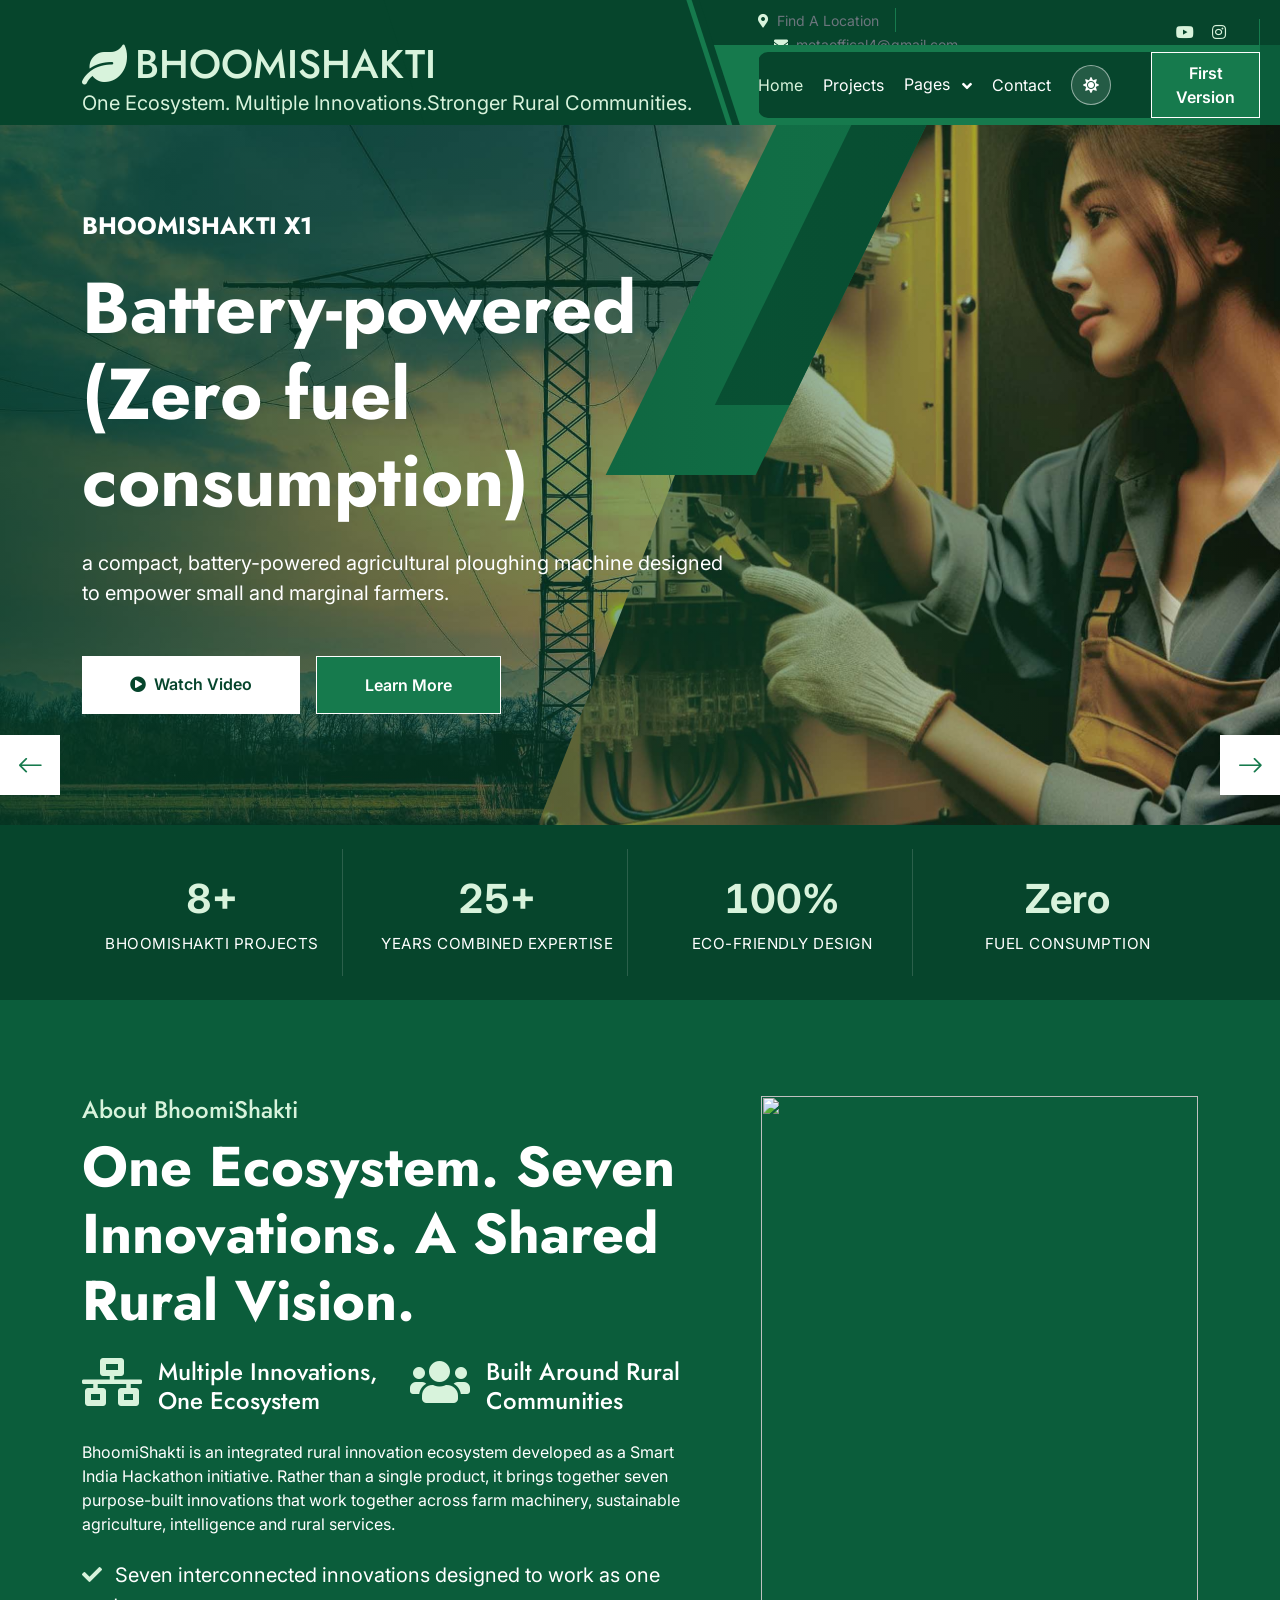
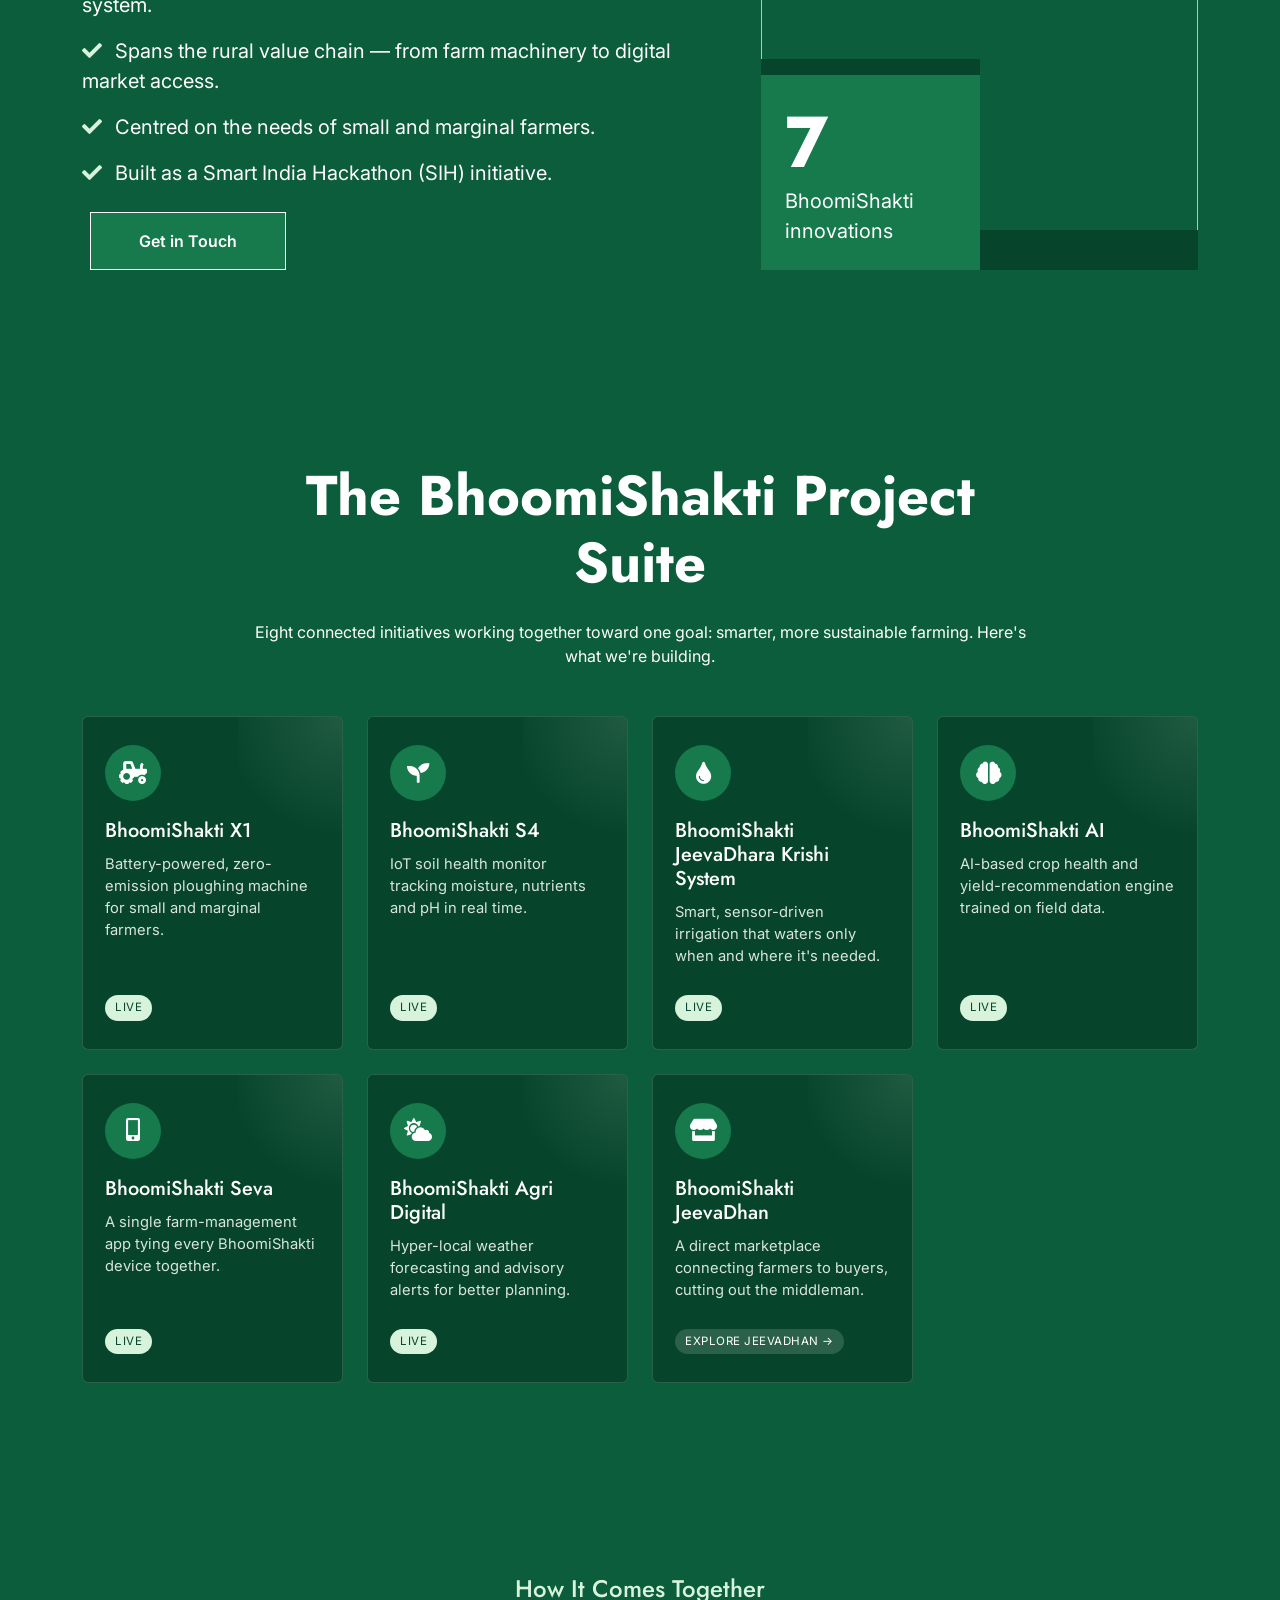
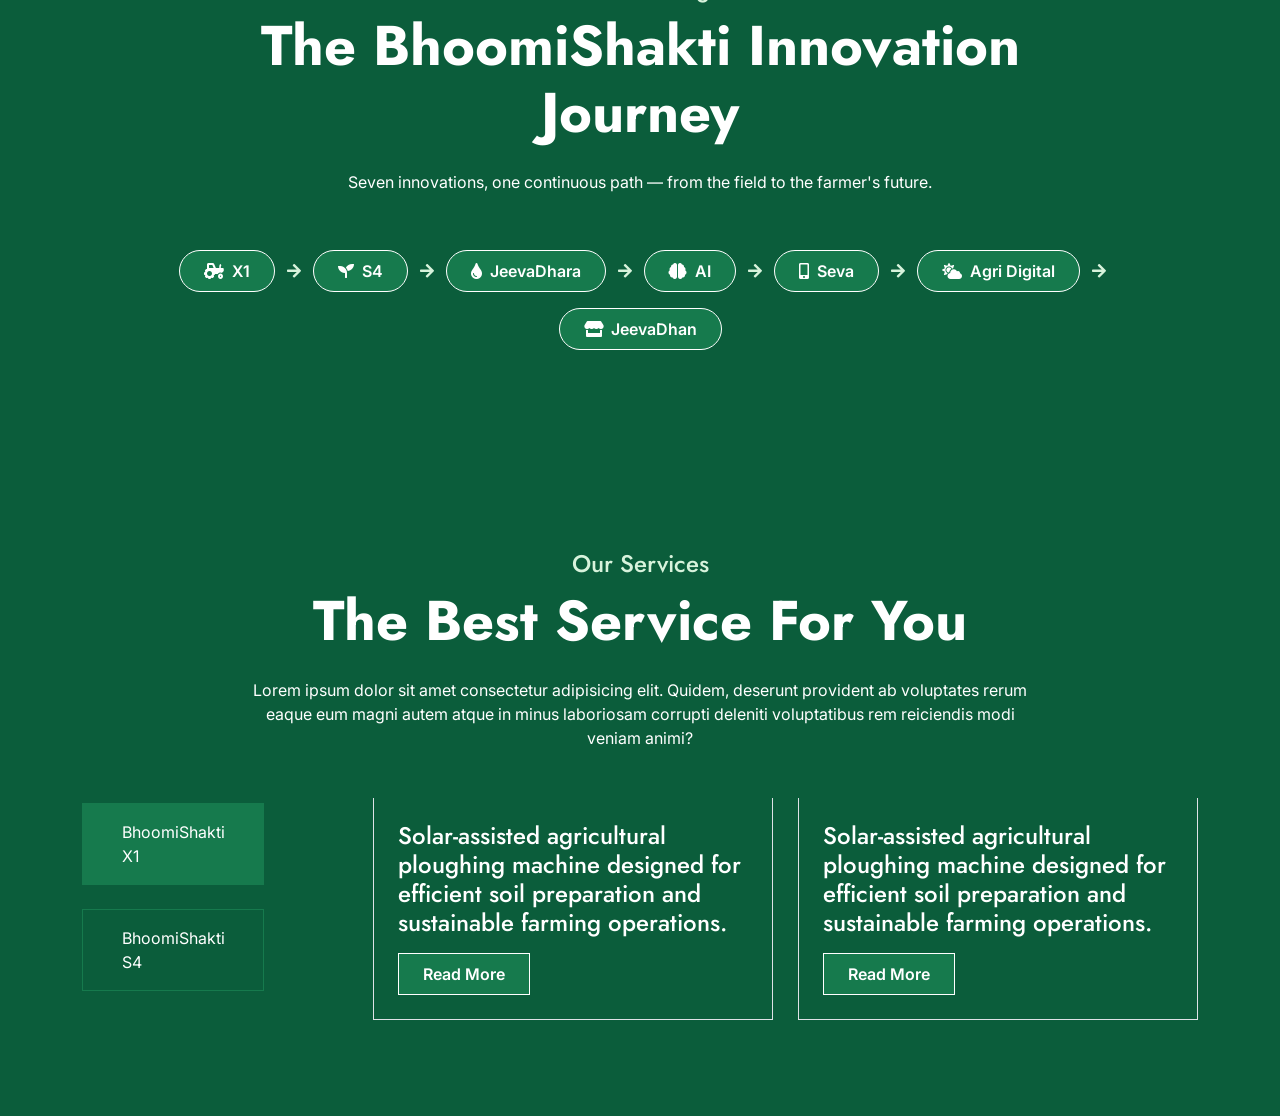
==== commit 275b488f: "Update index.html" ====
--- a/index.html
+++ b/index.html
@@ -219,8 +219,8 @@
                             <div class="collapse navbar-collapse" id="navbarCollapse">
                                 <div class="navbar-nav mx-0 mx-lg-auto bg-white">
                                     <a href="index.html" class="nav-item nav-link active" data-i18n="nav.home">Home</a>
-                                    <a href="about.html" class="nav-item nav-link" data-i18n="nav.about">About</a>
-                                    <a href="service.html" class="nav-item nav-link" data-i18n="nav.service">Service</a>
+                                    <!-- <a href="about.html" class="nav-item nav-link" data-i18n="nav.about">About</a>
+                                    <a href="service.html" class="nav-item nav-link" data-i18n="nav.service">Service</a> -->
                                     <a href="index.html#projects" class="nav-item nav-link" data-i18n="nav.projects">Projects</a>
                                     <div class="nav-item dropdown">
 
@@ -271,11 +271,11 @@
             BhoomiShakti AI
         </a>
 
-        <a href="404.html"
+        <!-- <a href="404.html"
            class="dropdown-item"
            data-i18n="nav.404">
             404 Page
-        </a>
+        </a> -->
 
     </div>
 
@@ -418,7 +418,7 @@
                     </div>
                     <div class="col-lg-5 wow fadeInRight" data-wow-delay="0.2s">
                         <div class="position-relative h-100">
-                            <img src="img/about-1.jpg" class="img-fluid w-100 h-100" style="object-fit: cover;" alt="">
+                            <img src="https://github.com/Akshay-appu/BHOOMIIMAGE/blob/main/images/stickerX1.png?raw=true" class="img-fluid w-100 h-100" style="object-fit: cover;" alt="">
                             <div class="bg-white">
                                 <div class="position-absolute pt-3 bg-white" style="width: 50%; left: 0; bottom: 0;">
                                     <div class="bg-primary p-4">
@@ -427,7 +427,7 @@
                                     </div>
                                 </div>
                                 <div class="position-absolute p-3 bg-white pb-0 pe-0" style="width: 50%; bottom: 0; right: 0;">
-                                    <img src="img/about-2.jpg" class="img-fluid" alt="">
+                                    <img src="https://github.com/Akshay-appu/BHOOMIIMAGE/blob/main/images/BhoomiShaktiAI.png?raw=true" class="img-fluid" alt="">
                                 </div>
                             </div>
                         </div>
@@ -466,7 +466,7 @@
                                 <div class="project-icon"><i class="fas fa-seedling"></i></div>
                                 <h5>BhoomiShakti S4</h5>
                                 <p data-i18n="projects.card2.desc">Smart Solar Seed Sower</p>
-                                <span class="project-status status-soon" data-i18n="projects.statusSoon">EXPLORE S4 →</span>
+                                <span class="project-status status-live" data-i18n="projects.statusLive">EXPLORE S4 →</span>
                             </div>
                         </a>
                     </div>
@@ -476,7 +476,7 @@
                                 <div class="project-icon"><i class="fas fa-tint"></i></div>
                                 <h5>BhoomiShakti JeevaDhara Krishi System</h5>
                                 <p data-i18n="projects.card3.desc">Sustainable Soil & Agricultural System.</p>
-                                <span class="project-status status-soon" data-i18n="projects.statusSoon">EXPLORE JeevaDhara →</span>
+                                <span class="project-status status-live" data-i18n="projects.statusLive">EXPLORE JeevaDhara →</span>
                             </div>
                         </a>
                     </div>
@@ -486,7 +486,7 @@
                                 <div class="project-icon"><i class="fas fa-brain"></i></div>
                                 <h5>BhoomiShakti AI</h5>
                                 <p data-i18n="projects.card4.desc">Agriculture Intelligence Platform.</p>
-                                <span class="project-status status-soon" data-i18n="projects.statusSoon">EXPLORE AI →</span>
+                                <span class="project-status status-live" data-i18n="projects.statusLive">EXPLORE AI →</span>
                             </div>
                         </a>
                     </div>
@@ -496,7 +496,7 @@
                                 <div class="project-icon"><i class="fas fa-mobile-alt"></i></div>
                                 <h5>BhoomiShakti Seva</h5>
                                 <p data-i18n="projects.card5.desc">Digital Rural & Agricultural Services.</p>
-                                <span class="project-status status-soon" data-i18n="projects.statusSoon">EXPLORE SEVA →</span>
+                                <span class="project-status status-live" data-i18n="projects.statusLive">EXPLORE SEVA →</span>
                             </div>
                         </a>
                     </div>
@@ -506,7 +506,7 @@
                                 <div class="project-icon"><i class="fas fa-cloud-sun"></i></div>
                                 <h5>BhoomiShakti Agri Digital</h5>
                                 <p data-i18n="projects.card6.desc">Connecting Farmers, Businesses & Agricultural Services</p>
-                                <span class="project-status status-soon" data-i18n="projects.statusSoon">EXPLORE AGRI DIGITAL →</span>
+                                <span class="project-status status-live" data-i18n="projects.statusLive">EXPLORE AGRI DIGITAL →</span>
                             </div>
                         </a>
                     </div>
@@ -516,7 +516,7 @@
                                 <div class="project-icon"><i class="fas fa-store"></i></div>
                                 <h5>BhoomiShakti JeevaDhan</h5>
                                 <p data-i18n="projects.card7.desc">Cattle Biomass → Renewable Energy → Rural Wealth.</p>
-                                <span class="project-status status-soon" data-i18n="projects.statusSoon">EXPLORE JEEVADHAN →</span>
+                                <span class="project-status status-soon" data-i18n="projects.statussoon">EXPLORE JEEVADHAN →</span>
                             </div>
                         </a>
                     </div>
@@ -583,7 +583,7 @@
                                     <span>BhoomiShakti S4</span>
                                 </a>
                             </li>
-                            <li class="nav-item me-lg-0 mb-4">
+                            <!-- <li class="nav-item me-lg-0 mb-4">
                                 <a class="py-3 px-5" data-bs-toggle="pill" href="#ServiceTab-3">
                                     <span>BhoomiShakti JeevaDhara Krishi System</span>
                                 </a>
@@ -608,19 +608,19 @@
                                     <span>BhoomiShakti Jeeva Dhan</span>
                                 </a>
                             </li>
-                        </ul>
-                    </div>
+                        </ul>-->
+                    </div> 
                     <div class="col-lg-9 wow fadeInRight" data-wow-delay="0.3s">
                         <div class="tab-content">
                             <div id="ServiceTab-1" class="tab-pane fade show p-0 active">
                                 <div class="service-carousel owl-carousel">
                                                                       
                                     <div class="service-item">
-                                        <img src="img/commercial-3.jpg" class="img-fluid w-100" alt="">
+                                        <img src="https://github.com/Akshay-appu/BHOOMIIMAGE/blob/main/images/BhoomiShaktiX1%20sticker.png?raw=true" class="img-fluid w-100" alt="">
                                         <div class="border border-top-0 p-4">
-                                            <h4 class="mb-3">EcoCare Maintenance Packages</h4>
-                                            <p class="mb-4">Lorem ipsum dolor, sit amet consectetur adipisicing elit. Exercitationem, beatae ex. Id esse autem ratione vero cupiditate tempora recusandae est!
-                                            </p>
+                                            <h4 class="mb-3">Solar-assisted agricultural ploughing machine designed for efficient soil preparation and sustainable farming operations.</h4>
+                                            <!-- <p class="mb-4">Lorem ipsum dolor, sit amet consectetur adipisicing elit. Exercitationem, beatae ex. Id esse autem ratione vero cupiditate tempora recusandae est!
+                                            </p> -->
                                             <a class="btn btn-primary py-2 px-4" href="#">Read More</a>
                                         </div>
                                     </div>
@@ -630,11 +630,11 @@
                                 <div class="service-carousel owl-carousel">
                                     
                                     <div class="service-item">
-                                        <img src="img/residential-3.jpg" class="img-fluid w-100" alt="">
+                                        <img src="https://github.com/Akshay-appu/BHOOMIIMAGE/blob/main/images/BhoomiShakti_S4.png?raw=true" class="img-fluid w-100" alt="">
                                         <div class="border border-top-0 p-4">
-                                            <h4 class="mb-3">Air Conditioner</h4>
-                                            <p class="mb-4">Lorem ipsum dolor, sit amet consectetur adipisicing elit. Exercitationem, beatae ex. Id esse autem ratione vero cupiditate tempora recusandae est!
-                                            </p>
+                                            <h4 class="mb-3">Smart solar seed sower designed for controlled, uniform seed placement and efficient sowing.</h4>
+                                            <!-- <p class="mb-4">Lorem ipsum dolor, sit amet consectetur adipisicing elit. Exercitationem, beatae ex. Id esse autem ratione vero cupiditate tempora recusandae est!
+                                            </p> -->
                                             <a class="btn btn-primary py-2 px-4" href="#">Read More</a>
                                         </div>
                                     </div>
@@ -644,11 +644,11 @@
                                 <div class="service-carousel owl-carousel">
                                     
                                     <div class="service-item">
-                                        <img src="img/residential-3.jpg" class="img-fluid w-100" alt="">
+                                        <img src="https://github.com/Akshay-appu/BHOOMIIMAGE/blob/main/images/BhoomiShakti_S5.png?raw=true" class="img-fluid w-100" alt="">
                                         <div class="border border-top-0 p-4">
-                                            <h4 class="mb-3">Air Conditioner</h4>
-                                            <p class="mb-4">Lorem ipsum dolor, sit amet consectetur adipisicing elit. Exercitationem, beatae ex. Id esse autem ratione vero cupiditate tempora recusandae est!
-                                            </p>
+                                            <h4 class="mb-3">Solar-assisted agricultural ploughing machine designed for efficient soil preparation and sustainable farming operations.</h4>
+                                            <!-- <p class="mb-4">Lorem ipsum dolor, sit amet consectetur adipisicing elit. Exercitationem, beatae ex. Id esse autem ratione vero cupiditate tempora recusandae est!
+                                            </p> -->
                                             <a class="btn btn-primary py-2 px-4" href="#">Read More</a>
                                         </div>
                                     </div>
@@ -657,7 +657,7 @@
                              <div id="ServiceTab-4" class="tab-pane fade show p-0">
                                 <div class="service-carousel owl-carousel">
                                     
-                                    <div class="service-item">
+                                    <!-- <div class="service-item">
                                         <img src="img/residential-3.jpg" class="img-fluid w-100" alt="">
                                         <div class="border border-top-0 p-4">
                                             <h4 class="mb-3">Air Conditioner</h4>
@@ -731,7 +731,7 @@
                         </div>
                     </div>
                 </div>
-            </div>
+            </div> -->
         </div>
         <!-- Services End -->
 
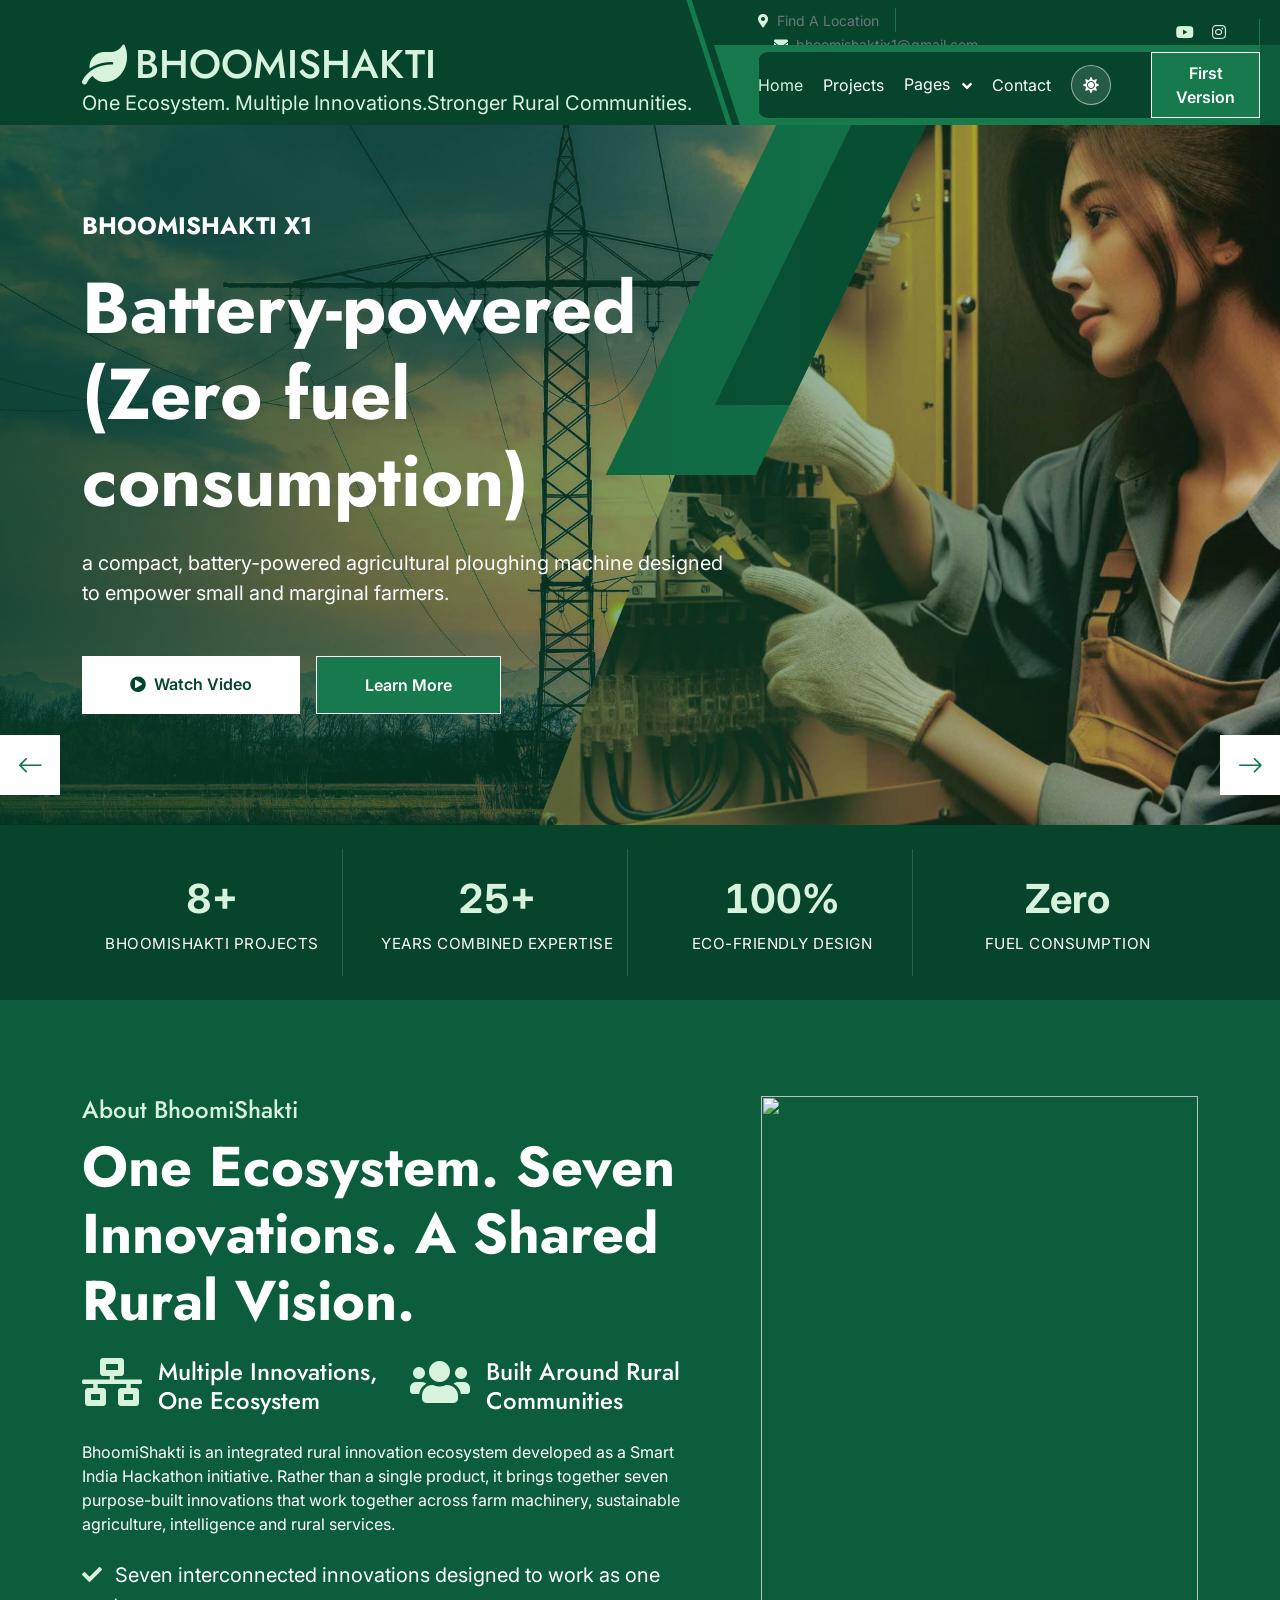
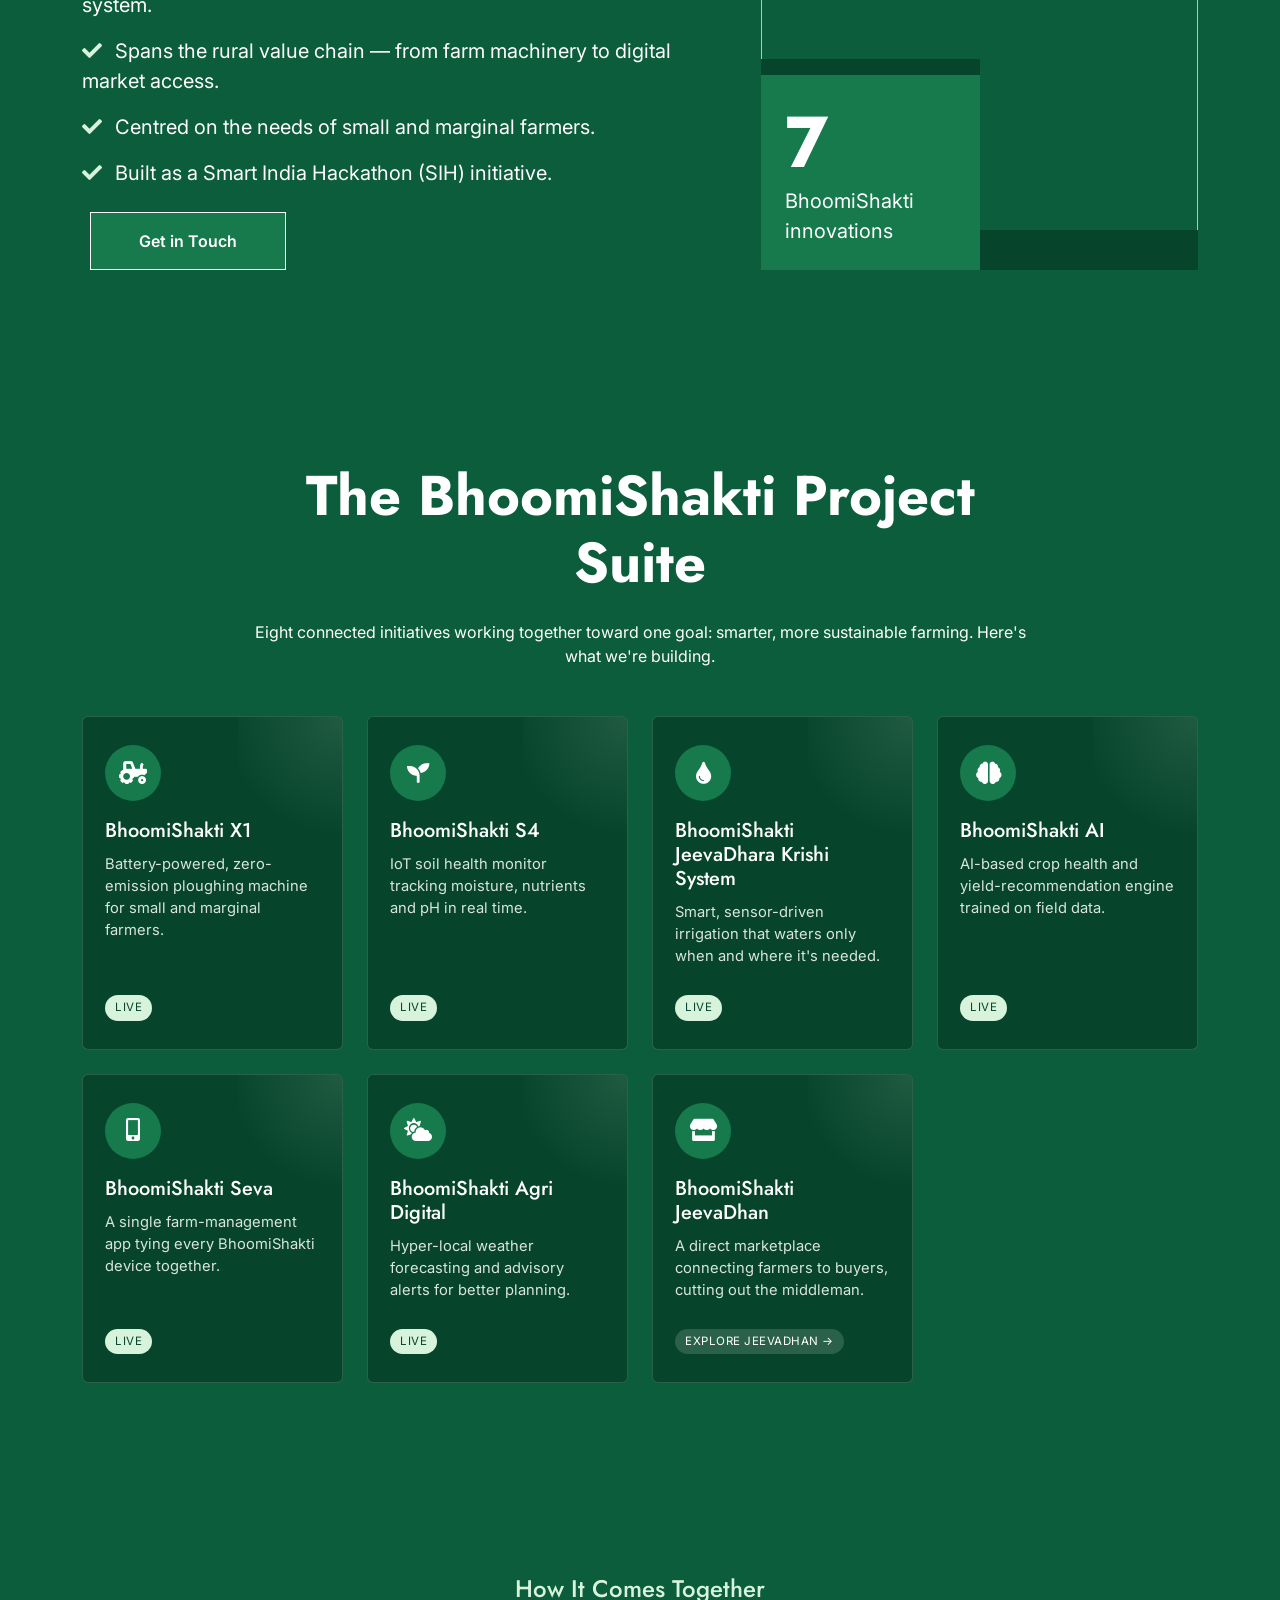
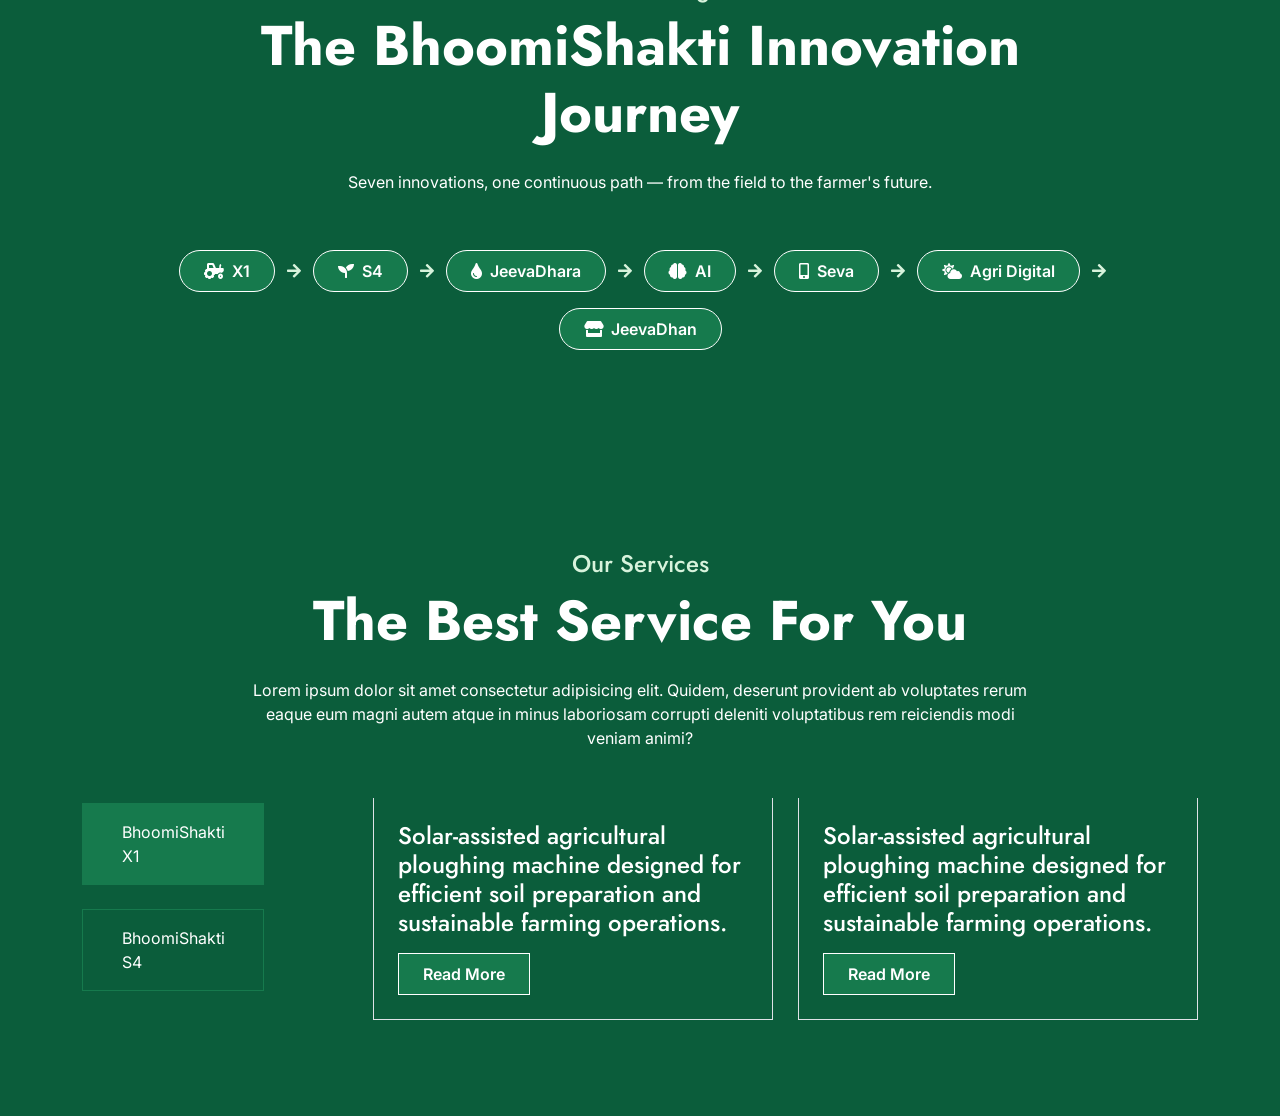
==== commit 4b1194be: "Update index.html" ====
--- a/index.html
+++ b/index.html
@@ -189,10 +189,10 @@
                             <div class="col-lg-8 text-center text-lg-center mb-lg-0">
                                 <div class="d-flex flex-wrap">
                                     <div class="border-end border-primary pe-3">
-                                        <a href="https://maps.app.goo.gl/sNX8VTaiuvoWoPn77" class="text-muted small"><i class="fas fa-map-marker-alt text-primary me-2"></i><span data-i18n="topbar.findLocation">Find A Location</span></a>
+                                        <a href="#" class="text-muted small"><i class="fas fa-map-marker-alt text-primary me-2"></i><span data-i18n="topbar.findLocation">Find A Location</span></a>
                                     </div>
                                     <div class="ps-3">
-                                        <a href="mailto:example@gmail.com" class="text-muted small"><i class="fas fa-envelope text-primary me-2"></i>metaoffical4@gmail.com</a>
+                                        <a href="mailto:example@gmail.com" class="text-muted small"><i class="fas fa-envelope text-primary me-2"></i>bhoomishaktix1@gmail.com</a>
                                     </div>
                                 </div>
                             </div>
@@ -235,11 +235,11 @@
 
     <div class="dropdown-menu">
 
-        <a href="team.html"
+        <!-- <a href="team.html"
            class="dropdown-item"
            data-i18n="nav.ourTeam">
             Our team
-        </a>
+        </a> -->
 
         <a href="x1.html"
            class="dropdown-item"
@@ -280,7 +280,7 @@
     </div>
 
 </div>
-                                    <a href="contact.html" class="nav-item nav-link" data-i18n="nav.contact">Contact</a>
+                                    <a href="#" class="nav-item nav-link" data-i18n="nav.contact">Contact</a>
                                     <div class="nav-item theme-toggle-wrap d-flex align-items-center">
                                         <button type="button" class="theme-toggle-btn" id="themeToggleBtn" aria-label="Toggle light and dark mode" title="Toggle light / dark mode" data-i18n-title="theme.toggleTitle">
                                             <i class="fas fa-sun"></i>
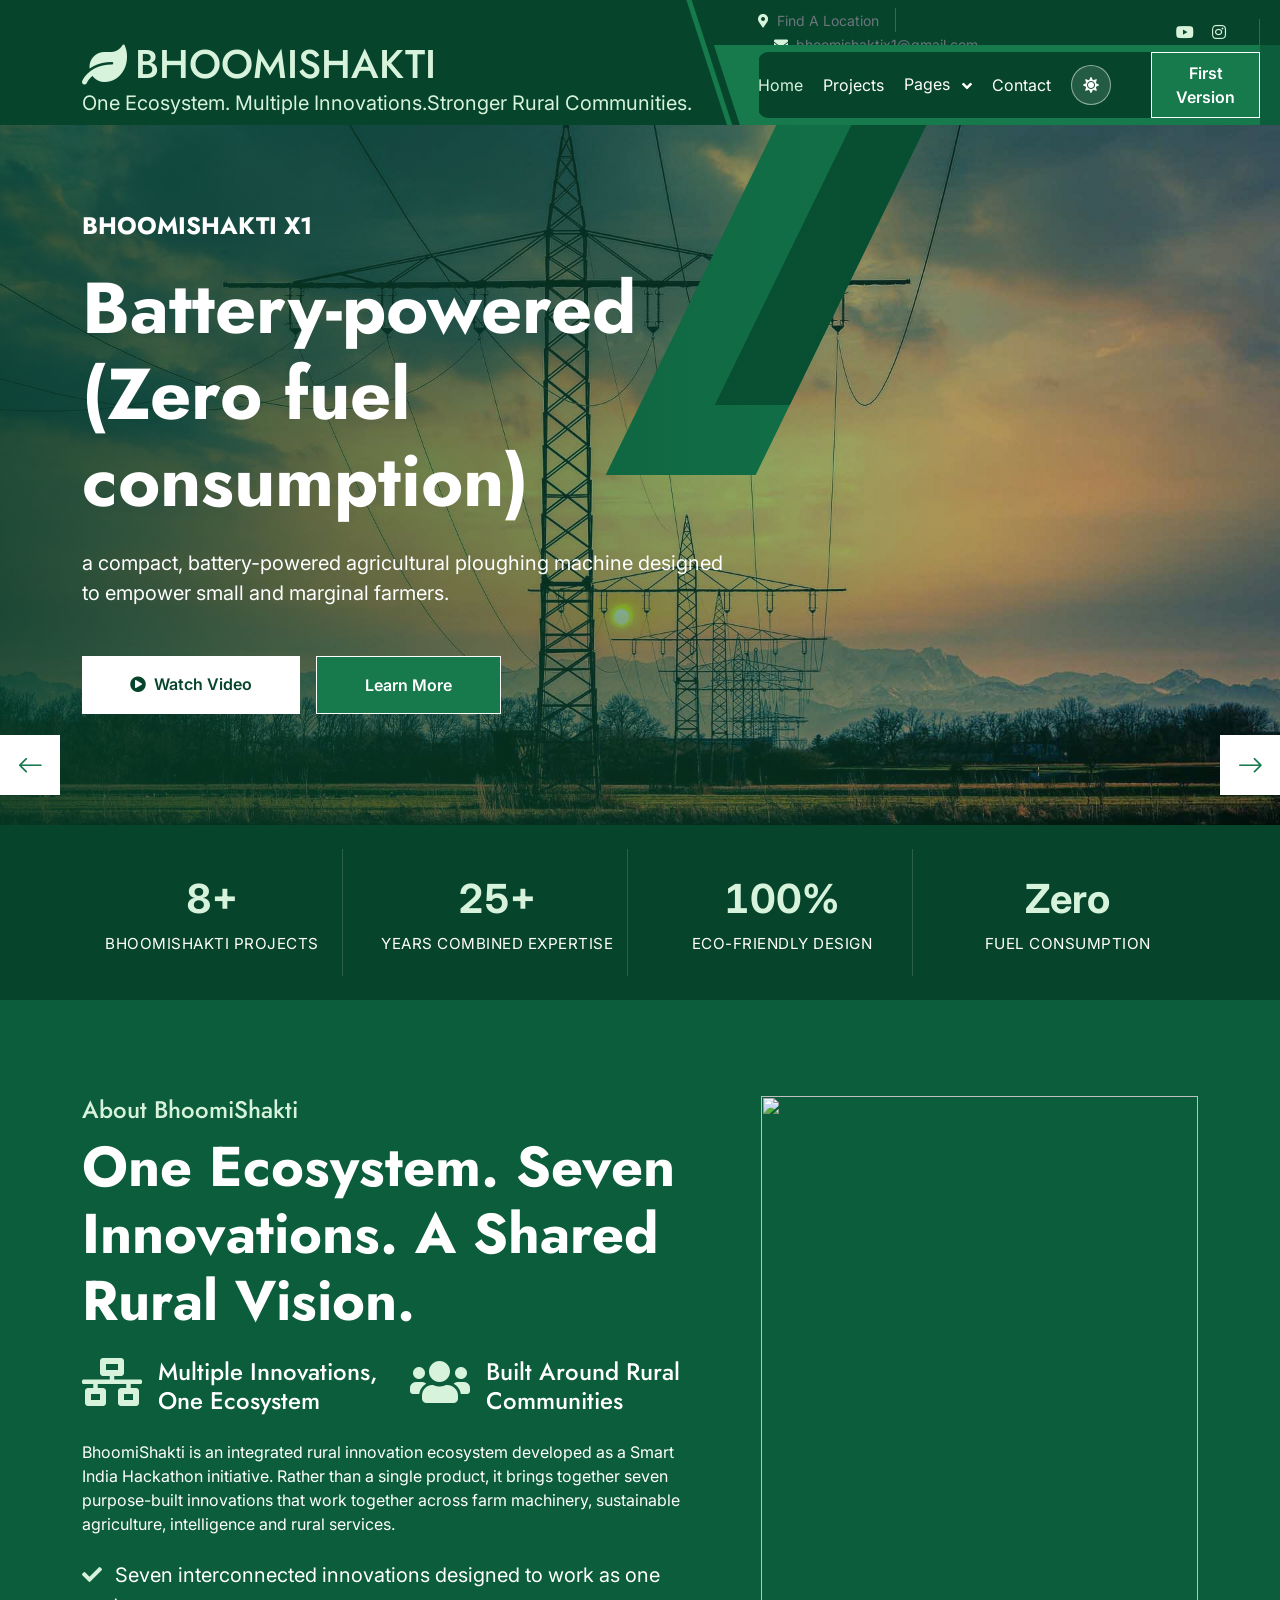
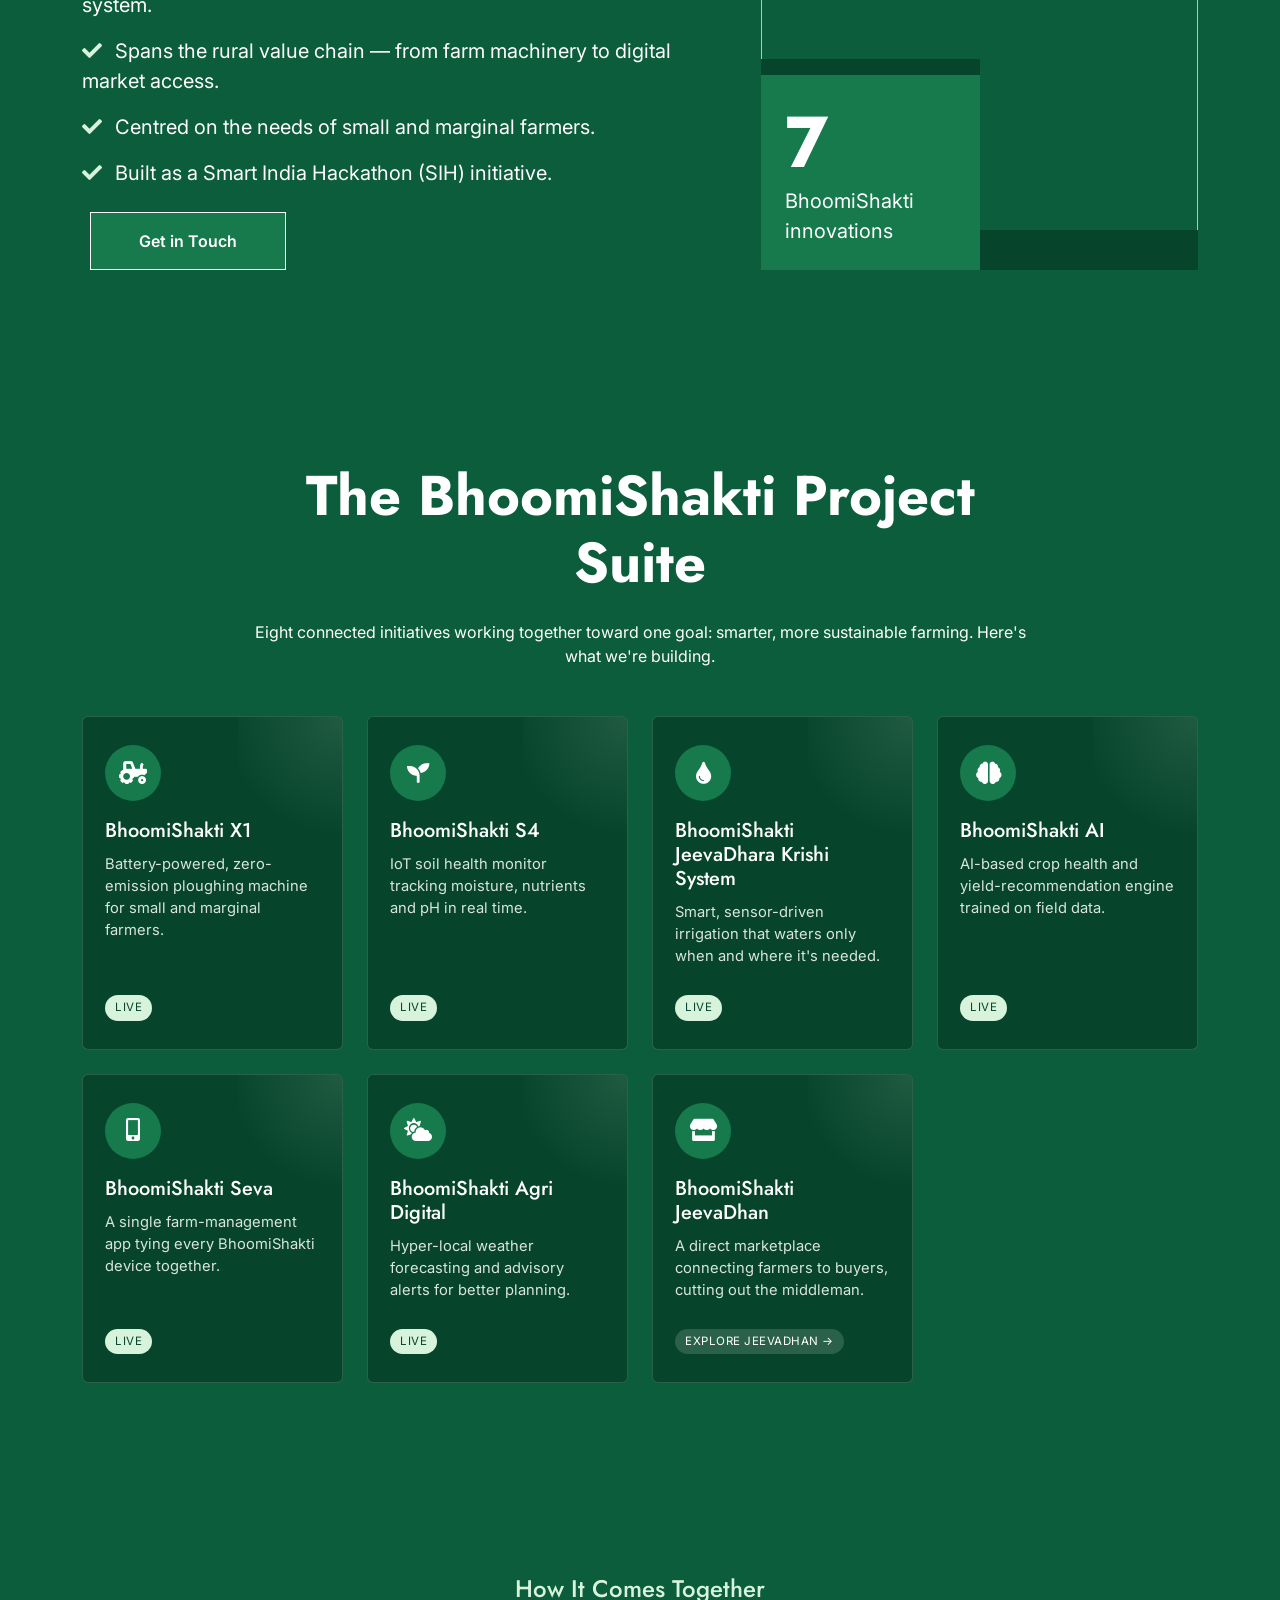
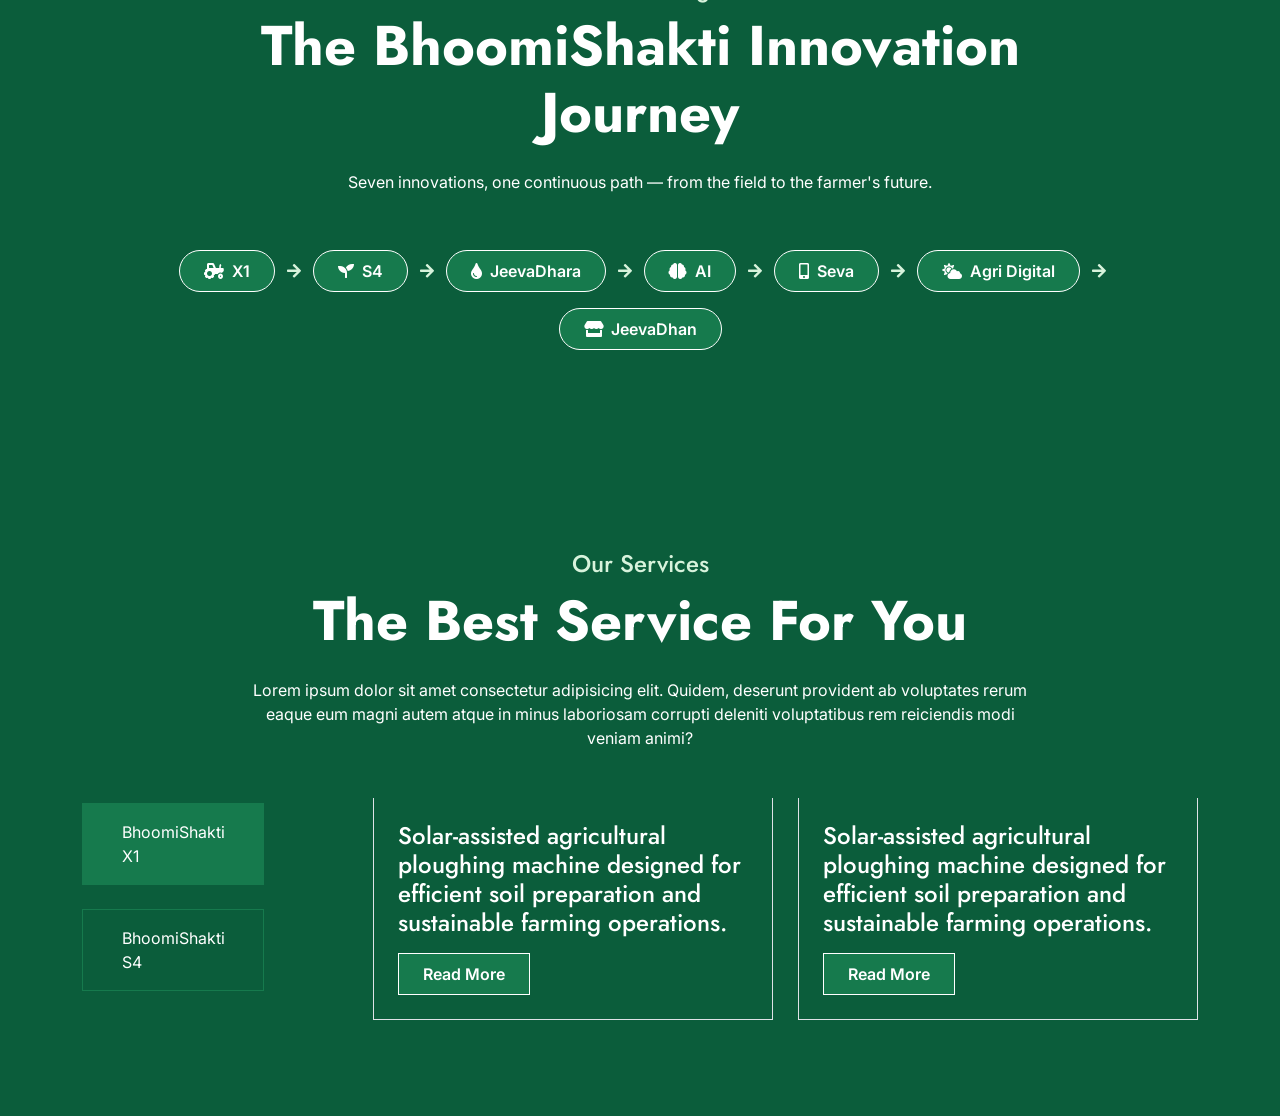
==== commit 0c26a32a: "Update index.html" ====
--- a/index.html
+++ b/index.html
@@ -957,9 +957,9 @@
                         <div class="footer-item d-flex flex-column">
                             <h4 class="text-white mb-4" data-i18n="footer.contactHeading">Contact Info</h4>
                             <!-- <a href="#"><i class="fa fa-map-marker-alt text-primary me-2"></i><span data-i18n="footer.addressText"> 123 Street, New York, USA</span></a> -->
-                            <a href="mailto:info@example.com"><i class="fas fa-envelope text-primary me-2"></i> bhoomishaktix1@gmail.com</a>
+                            <a href="mailto:bhoomishaktix1@gmail.com"><i class="fas fa-envelope text-primary me-2"></i> bhoomishaktix1@gmail.com</a>
                             <!-- <a href="mailto:info@example.com"><i class="fas fa-envelope text-primary me-2"></i> info@example.com</a> -->
-                            <a href="tel:+012 345 67890"><i class="fas fa-phone text-primary me-2"></i> +91 9663570643</a>
+                            <a href="tel:+91 9663570643"><i class="fas fa-phone text-primary me-2"></i> +91 9663570643</a>
                             <!-- <a href="tel:+012 345 67890" class="mb-3"><i class="fas fa-print text-primary me-2"></i> +012 345 67890</a> -->
                         </div>
                     </div>
--- a/css/style.css
+++ b/css/style.css
@@ -434,7 +434,7 @@
 }
 
 .hero-bg-half-1 {
-    background-image: url(../img/header-2.jpg);
+    background-image: url(https://github.com/Akshay-appu/BHOOMIIMAGE/blob/main/t/bhoomiimg1.jpeg?raw=true);
     clip-path: polygon(37% 0%, 100% 0%, 100% 100%, 0% 100%);
     filter: grayscale(10%);
     transform: scale(100% - 50%);
@@ -449,7 +449,7 @@
 }
 
 .hero-bg-half-2 {
-    background-image: url(../img/header-1.jpg);
+    background-image: url(https://github.com/Akshay-appu/BHOOMIIMAGE/blob/main/images/BhoomiShaktiX1%20sticker.png?raw=true);
     clip-path: polygon(37% 0%, 100% 0%, 100% 100%, 0% 100%);
     filter: grayscale(10%);
     transform: scale(100% - 50%);
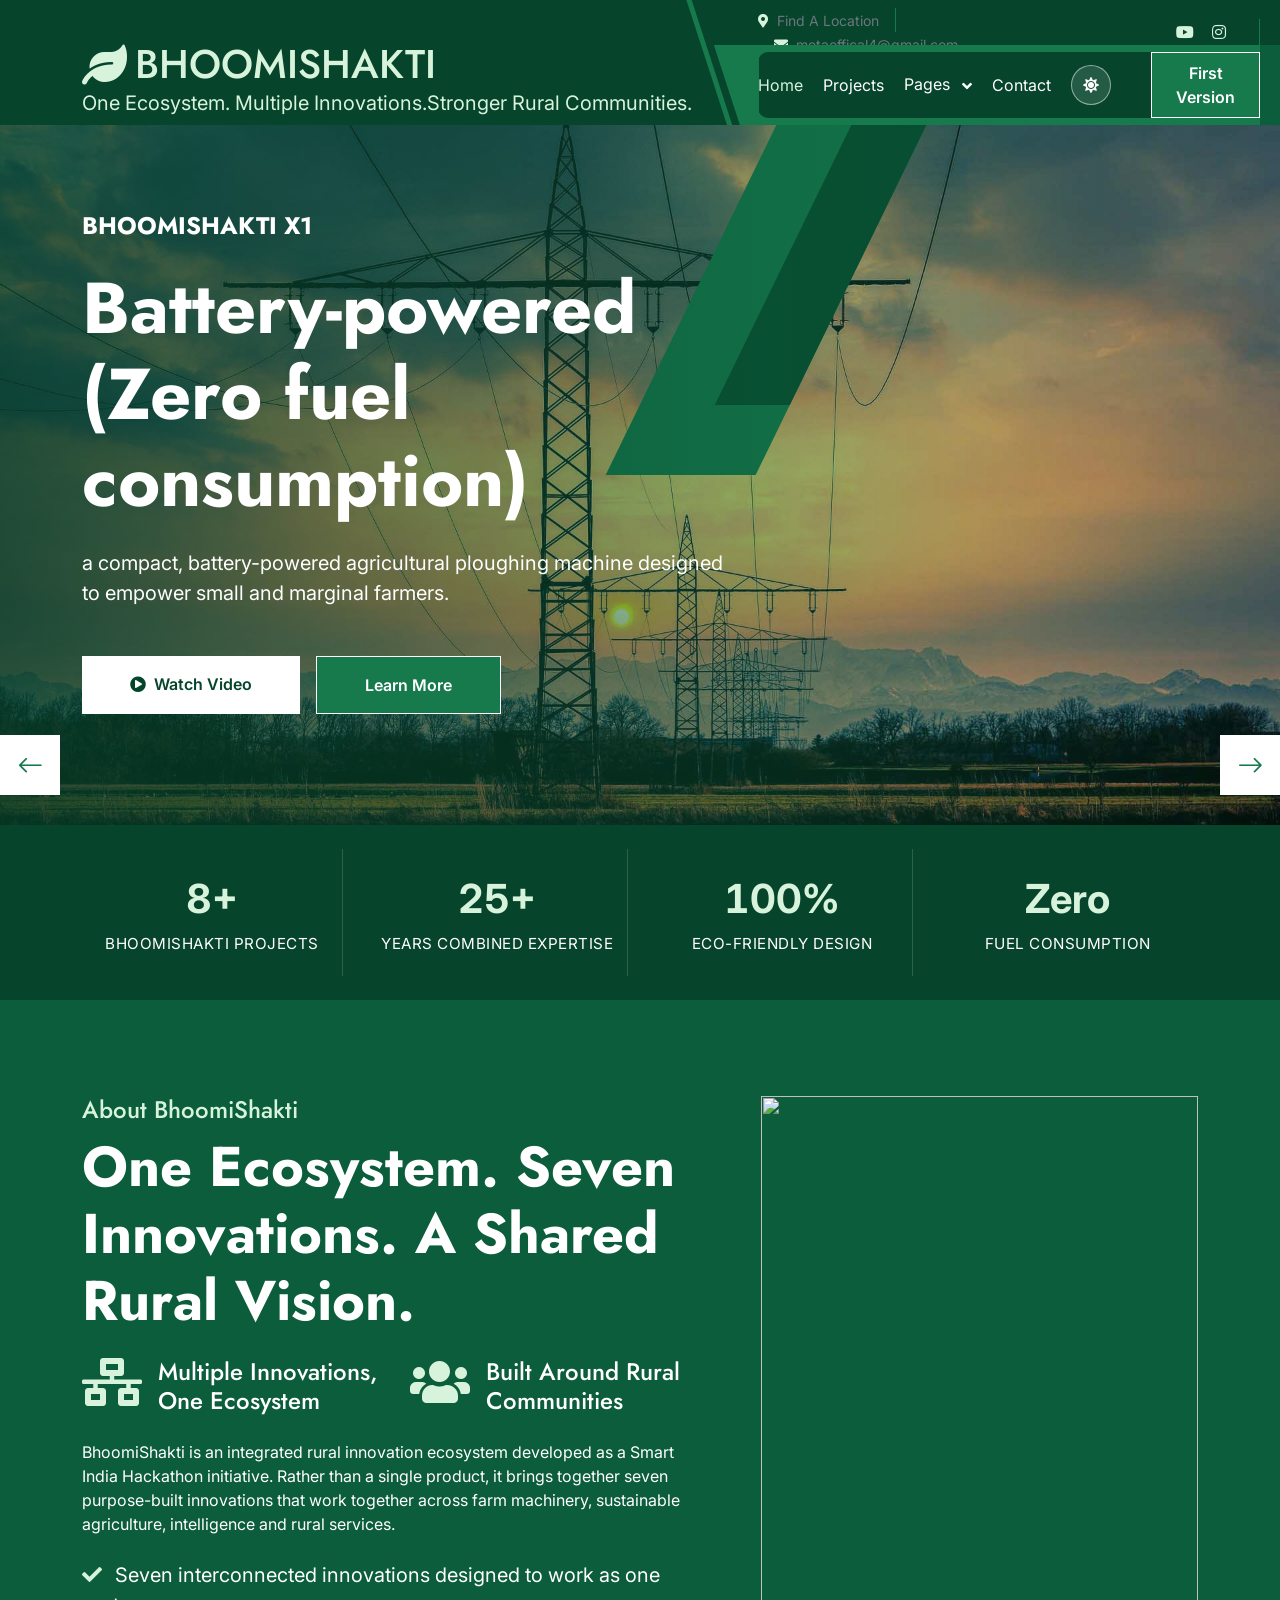
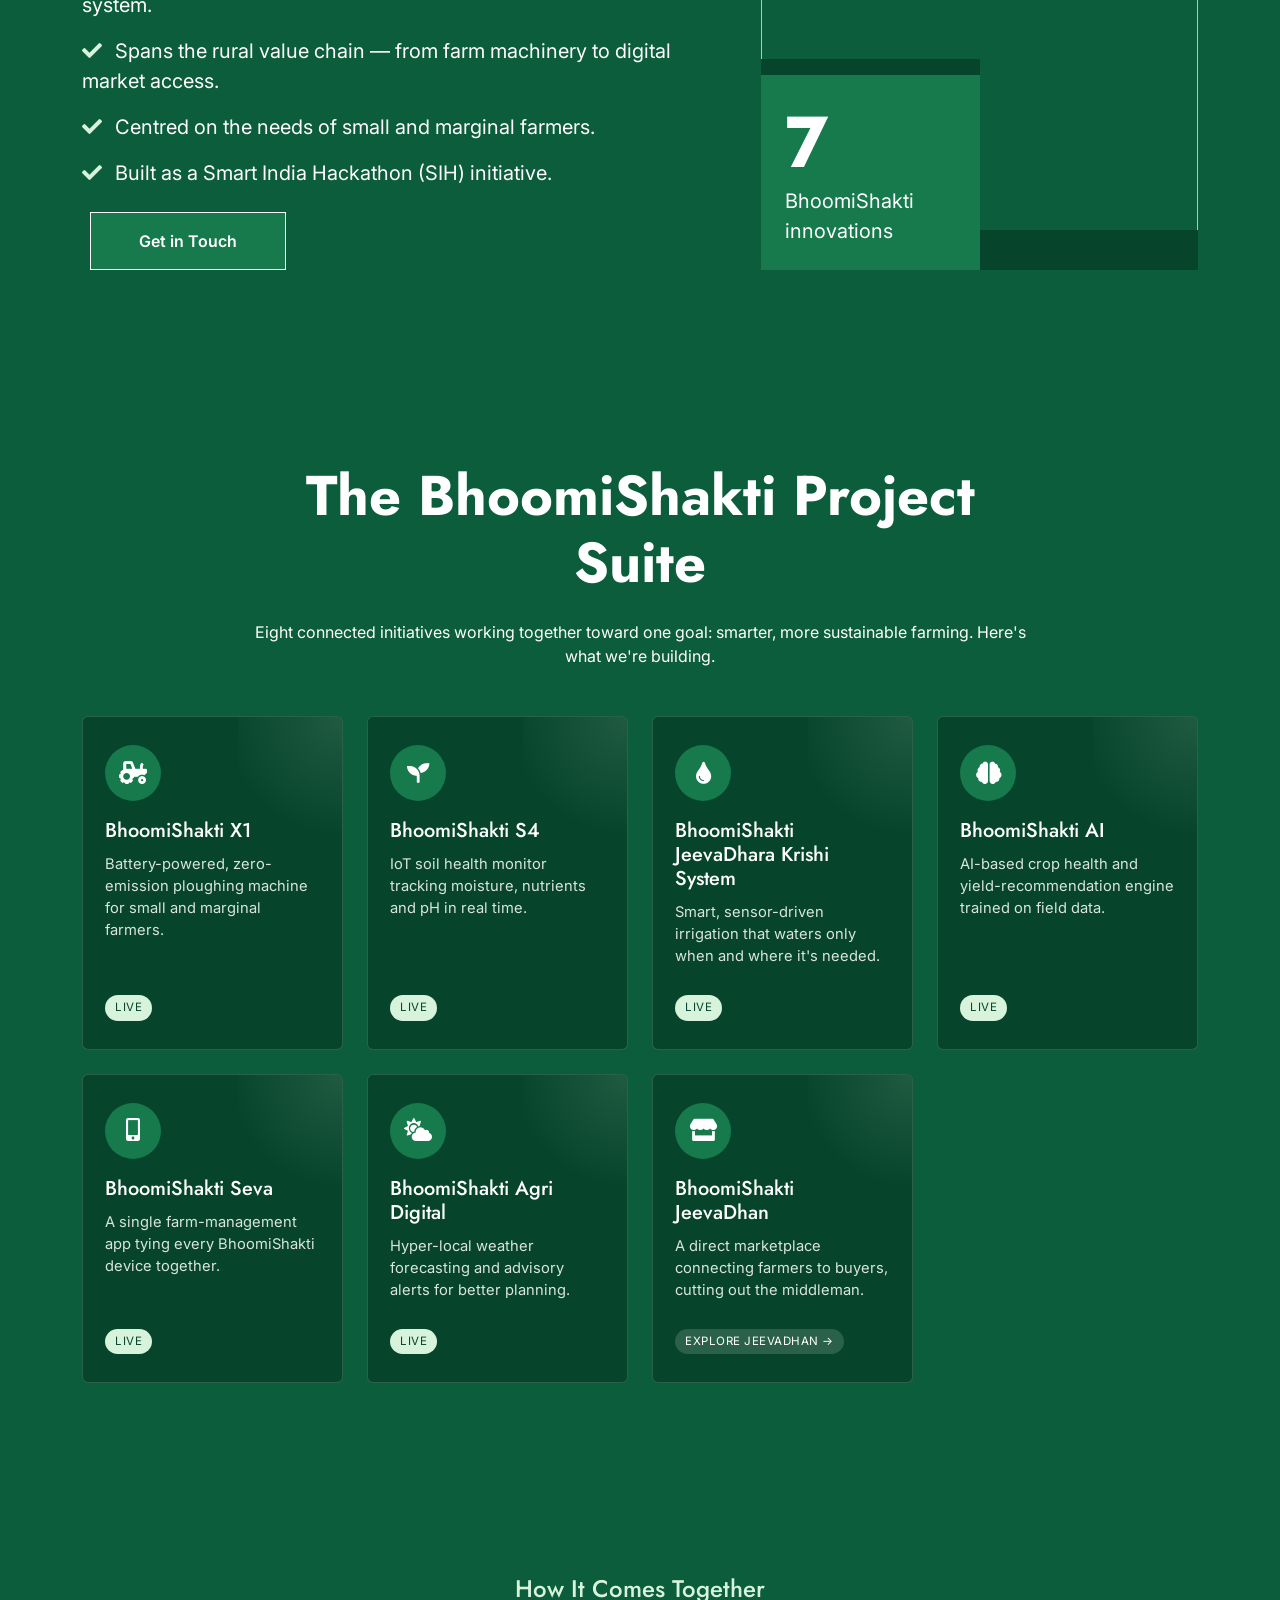
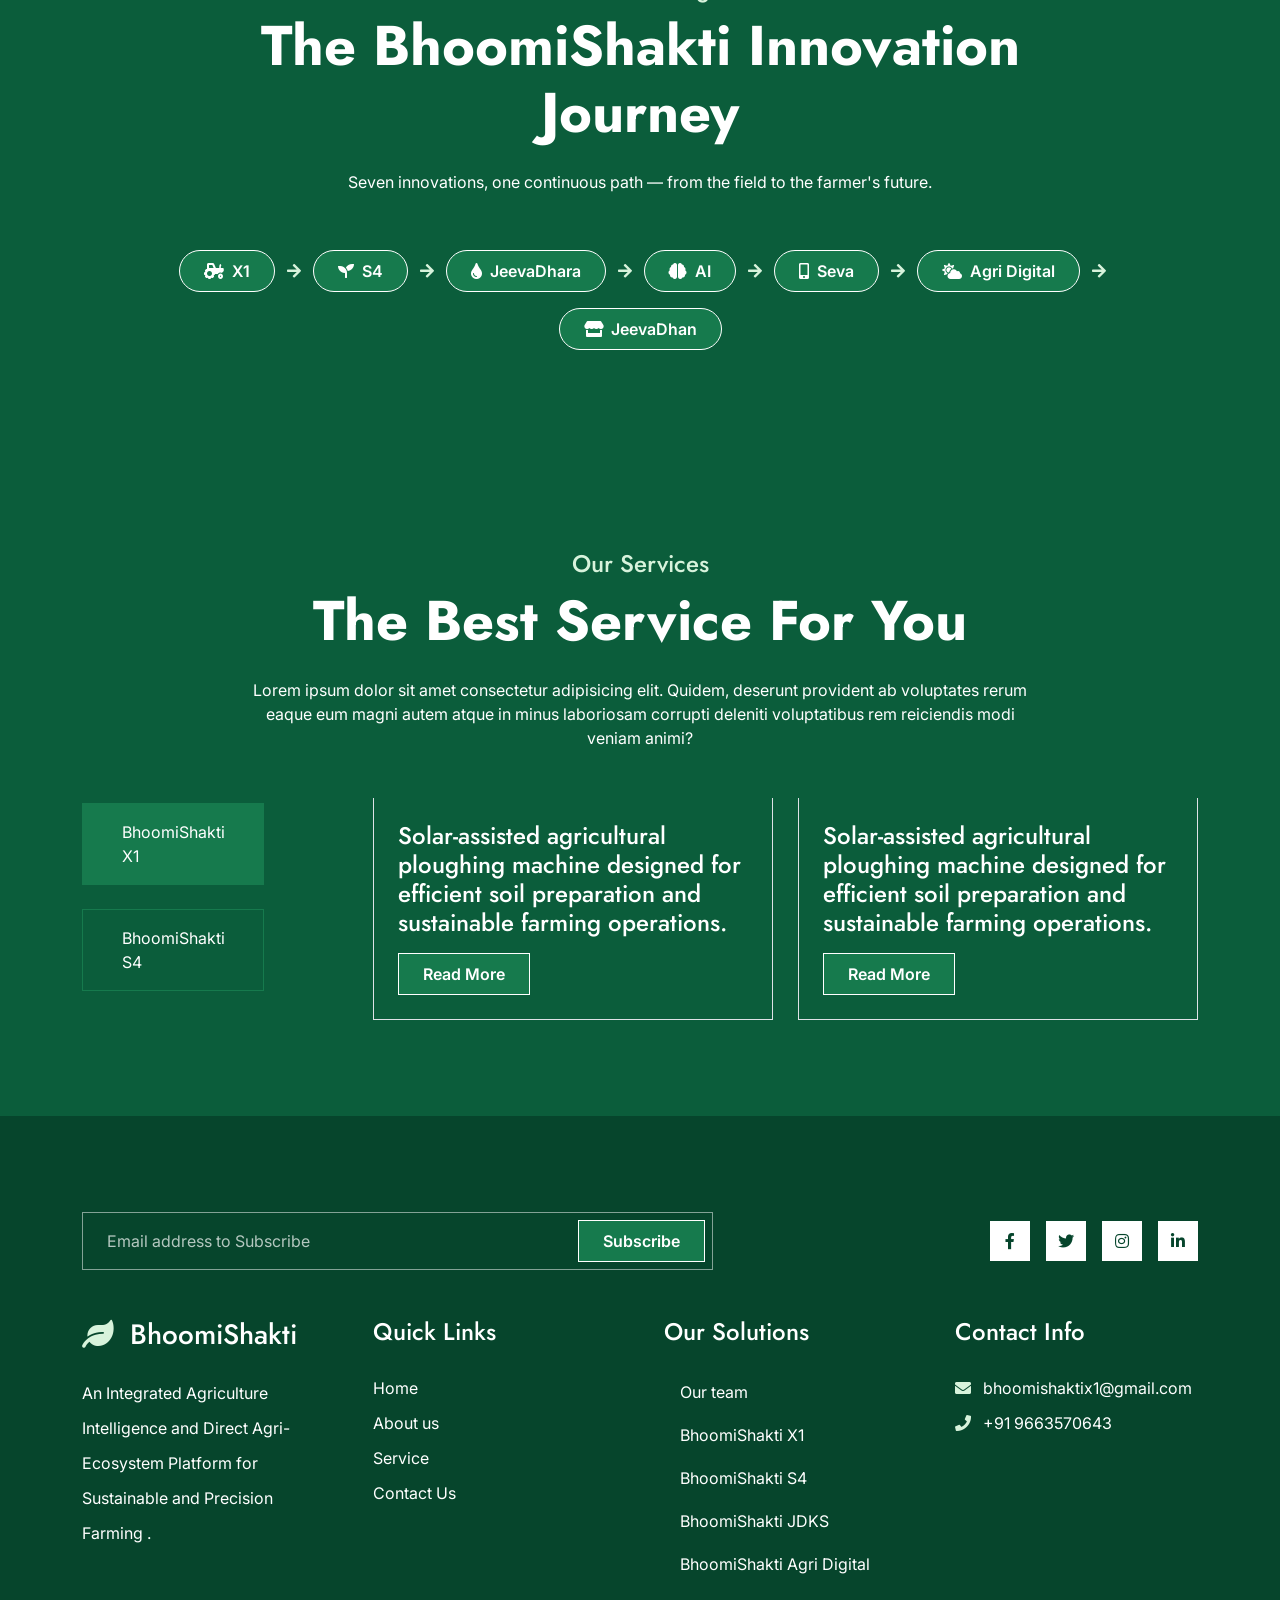
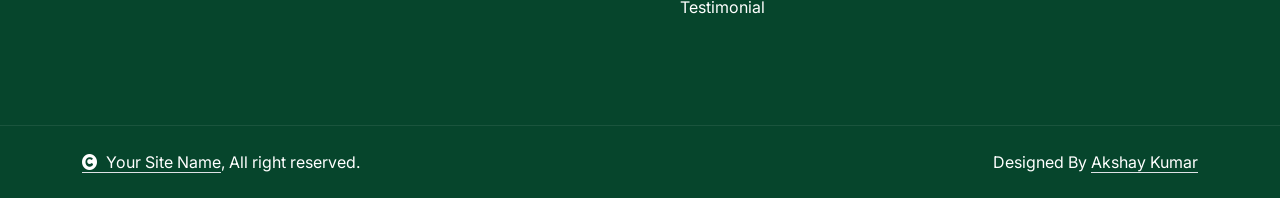
==== commit 337959d3: "Update index.html" ====
--- a/index.html
+++ b/index.html
@@ -63,7 +63,7 @@
    ========================================================= */
 
 
-<style>
+
 @media (max-width: 991.98px) {
 
     /* Pages / Innovations */
@@ -189,10 +189,10 @@
                             <div class="col-lg-8 text-center text-lg-center mb-lg-0">
                                 <div class="d-flex flex-wrap">
                                     <div class="border-end border-primary pe-3">
-                                        <a href="#" class="text-muted small"><i class="fas fa-map-marker-alt text-primary me-2"></i><span data-i18n="topbar.findLocation">Find A Location</span></a>
+                                        <a href="https://maps.app.goo.gl/sNX8VTaiuvoWoPn77" class="text-muted small"><i class="fas fa-map-marker-alt text-primary me-2"></i><span data-i18n="topbar.findLocation">Find A Location</span></a>
                                     </div>
                                     <div class="ps-3">
-                                        <a href="mailto:example@gmail.com" class="text-muted small"><i class="fas fa-envelope text-primary me-2"></i>bhoomishaktix1@gmail.com</a>
+                                        <a href="mailto:example@gmail.com" class="text-muted small"><i class="fas fa-envelope text-primary me-2"></i>metaoffical4@gmail.com</a>
                                     </div>
                                 </div>
                             </div>
@@ -235,11 +235,11 @@
 
     <div class="dropdown-menu">
 
-        <!-- <a href="team.html"
+        <a href="team.html"
            class="dropdown-item"
            data-i18n="nav.ourTeam">
             Our team
-        </a> -->
+        </a>
 
         <a href="x1.html"
            class="dropdown-item"
@@ -280,7 +280,7 @@
     </div>
 
 </div>
-                                    <a href="#" class="nav-item nav-link" data-i18n="nav.contact">Contact</a>
+                                    <a href="contact.html" class="nav-item nav-link" data-i18n="nav.contact">Contact</a>
                                     <div class="nav-item theme-toggle-wrap d-flex align-items-center">
                                         <button type="button" class="theme-toggle-btn" id="themeToggleBtn" aria-label="Toggle light and dark mode" title="Toggle light / dark mode" data-i18n-title="theme.toggleTitle">
                                             <i class="fas fa-sun"></i>
@@ -657,7 +657,7 @@
                              <div id="ServiceTab-4" class="tab-pane fade show p-0">
                                 <div class="service-carousel owl-carousel">
                                     
-                                    <!-- <div class="service-item">
+                                    <div class="service-item">
                                         <img src="img/residential-3.jpg" class="img-fluid w-100" alt="">
                                         <div class="border border-top-0 p-4">
                                             <h4 class="mb-3">Air Conditioner</h4>
@@ -731,7 +731,7 @@
                         </div>
                     </div>
                 </div>
-            </div> -->
+            </div>
         </div>
         <!-- Services End -->
 
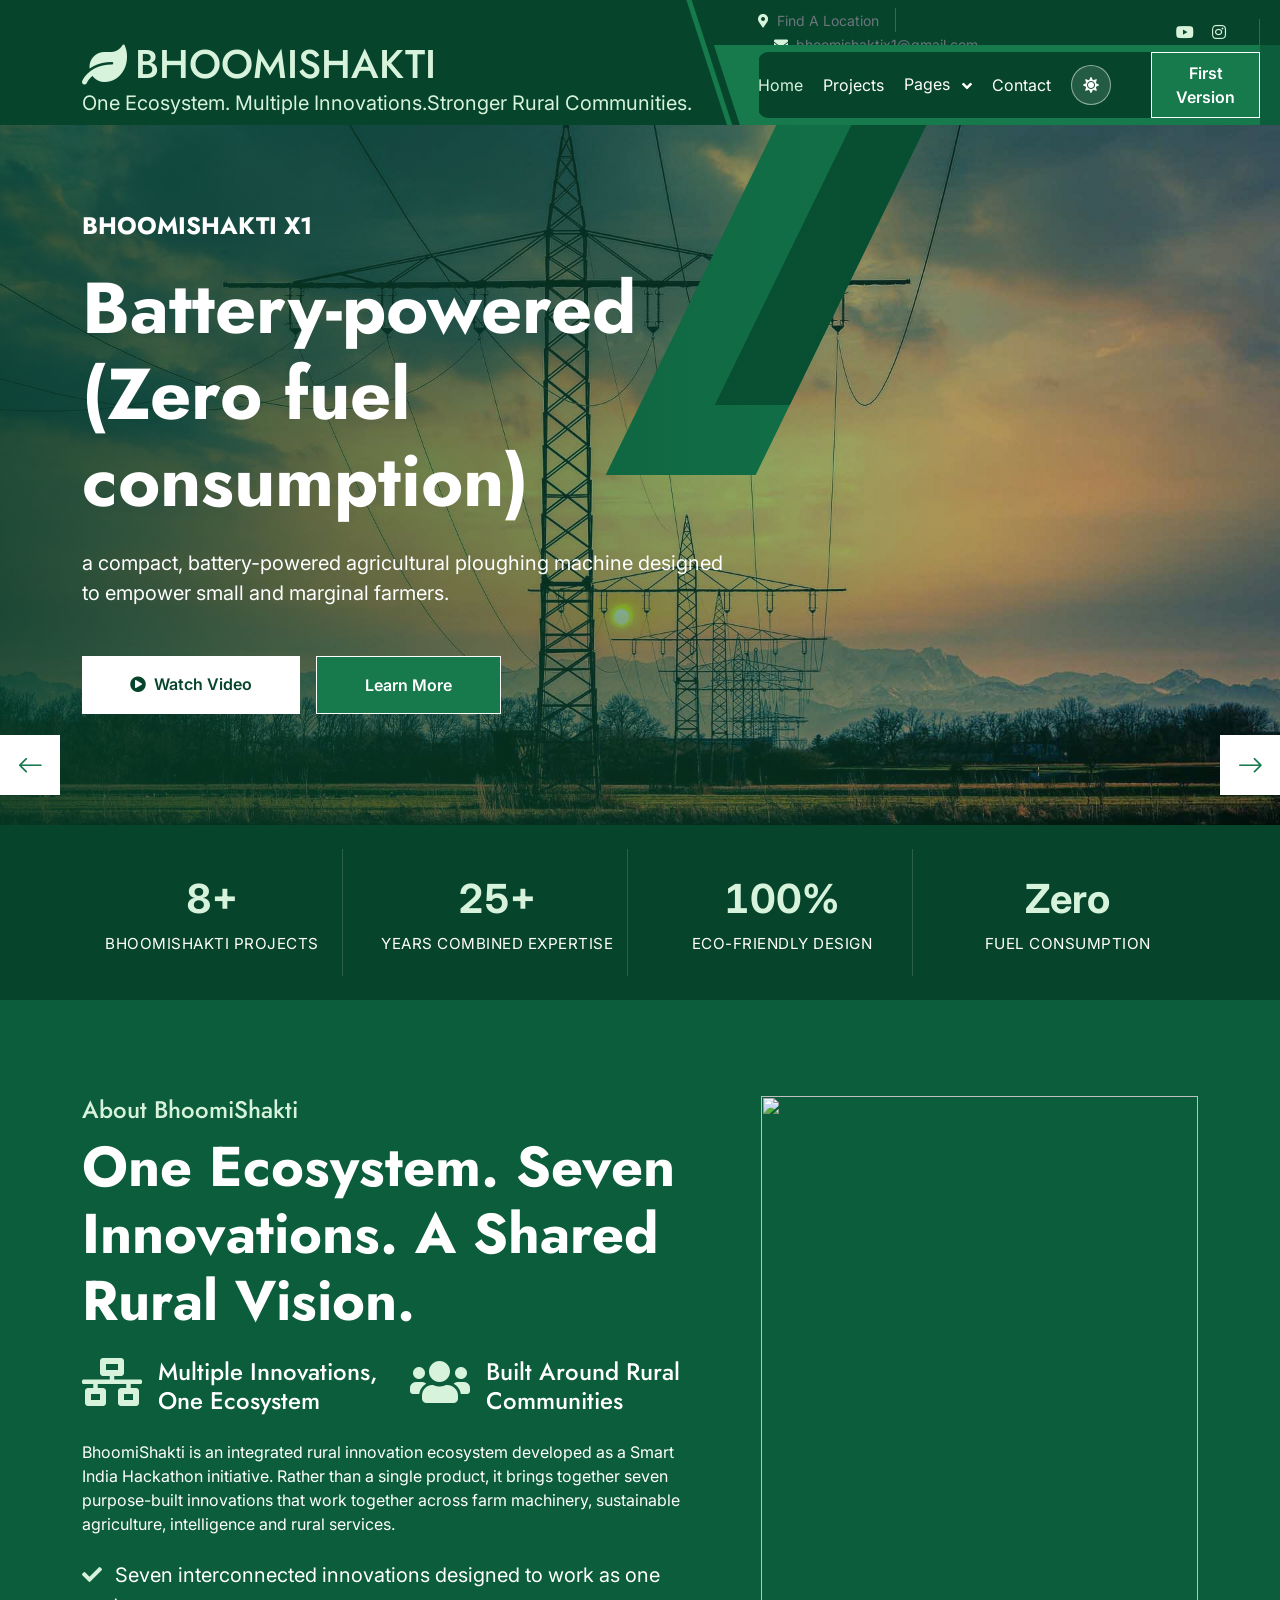
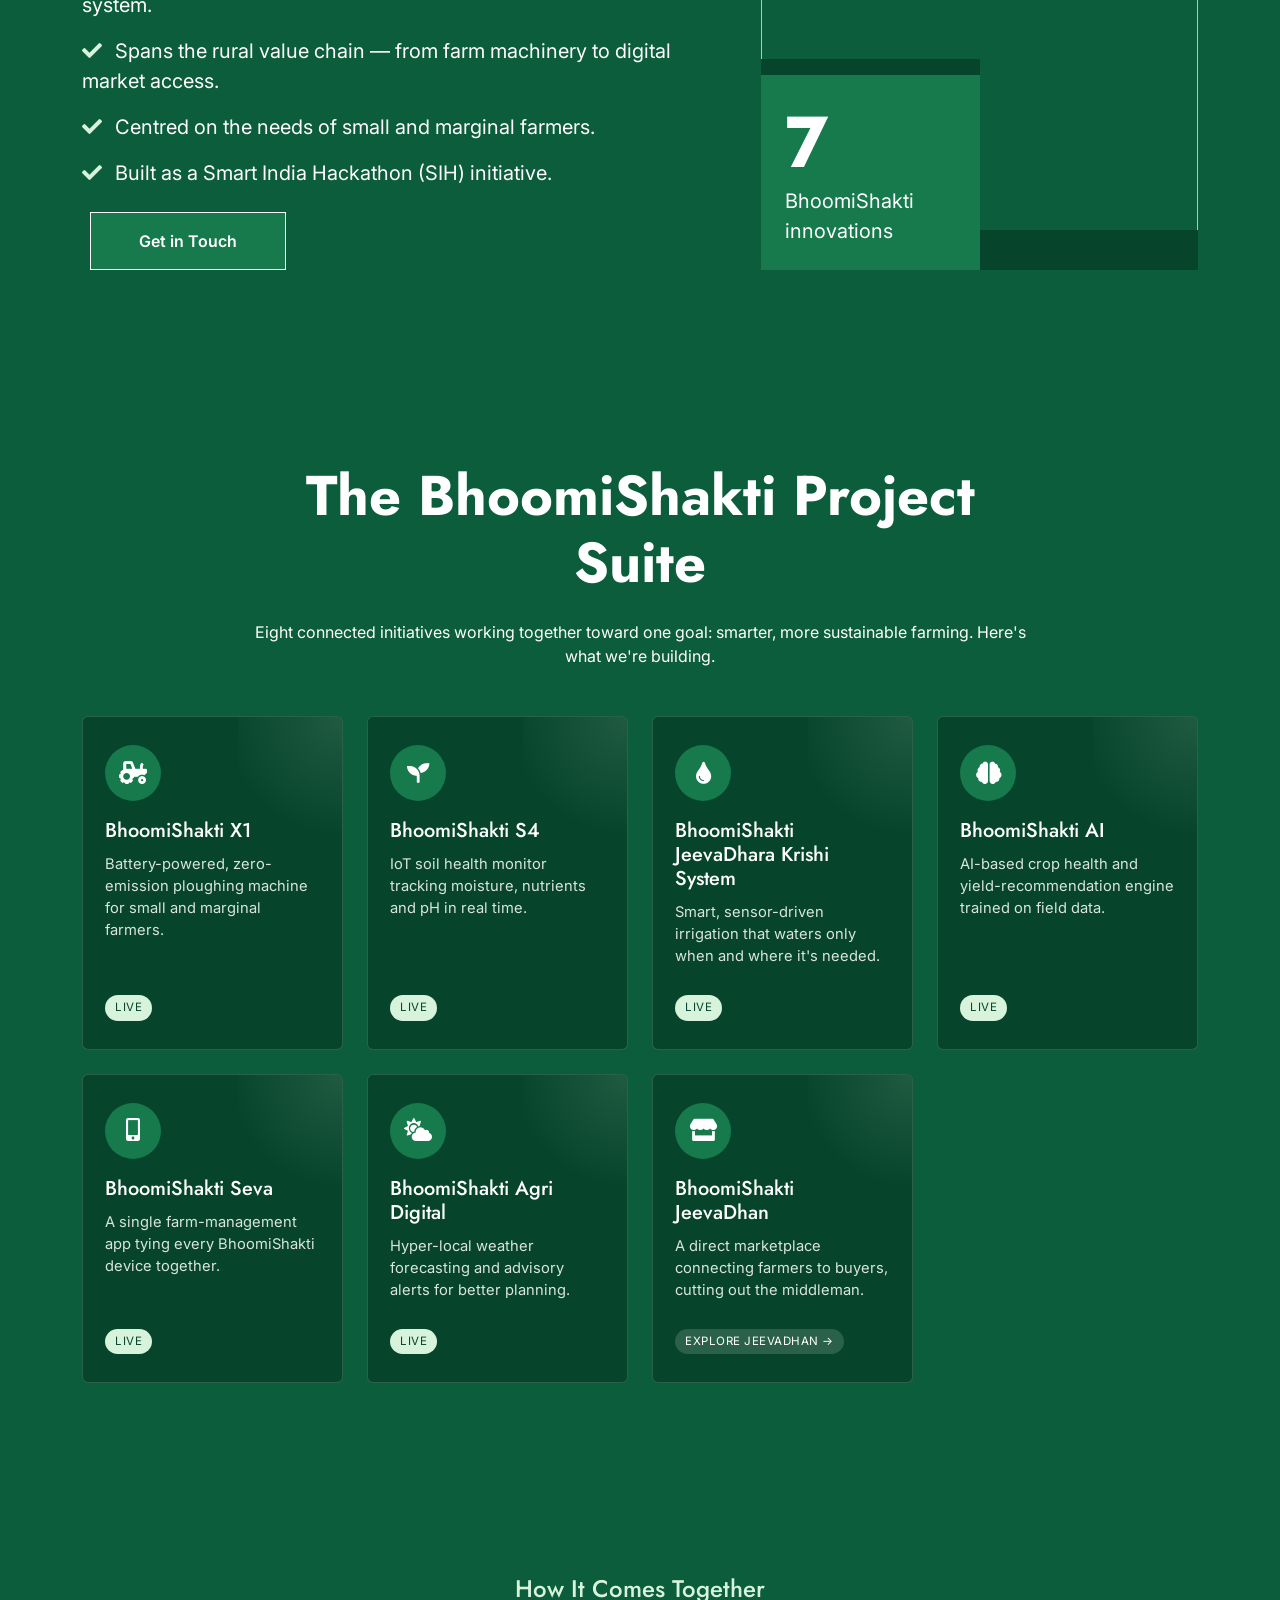
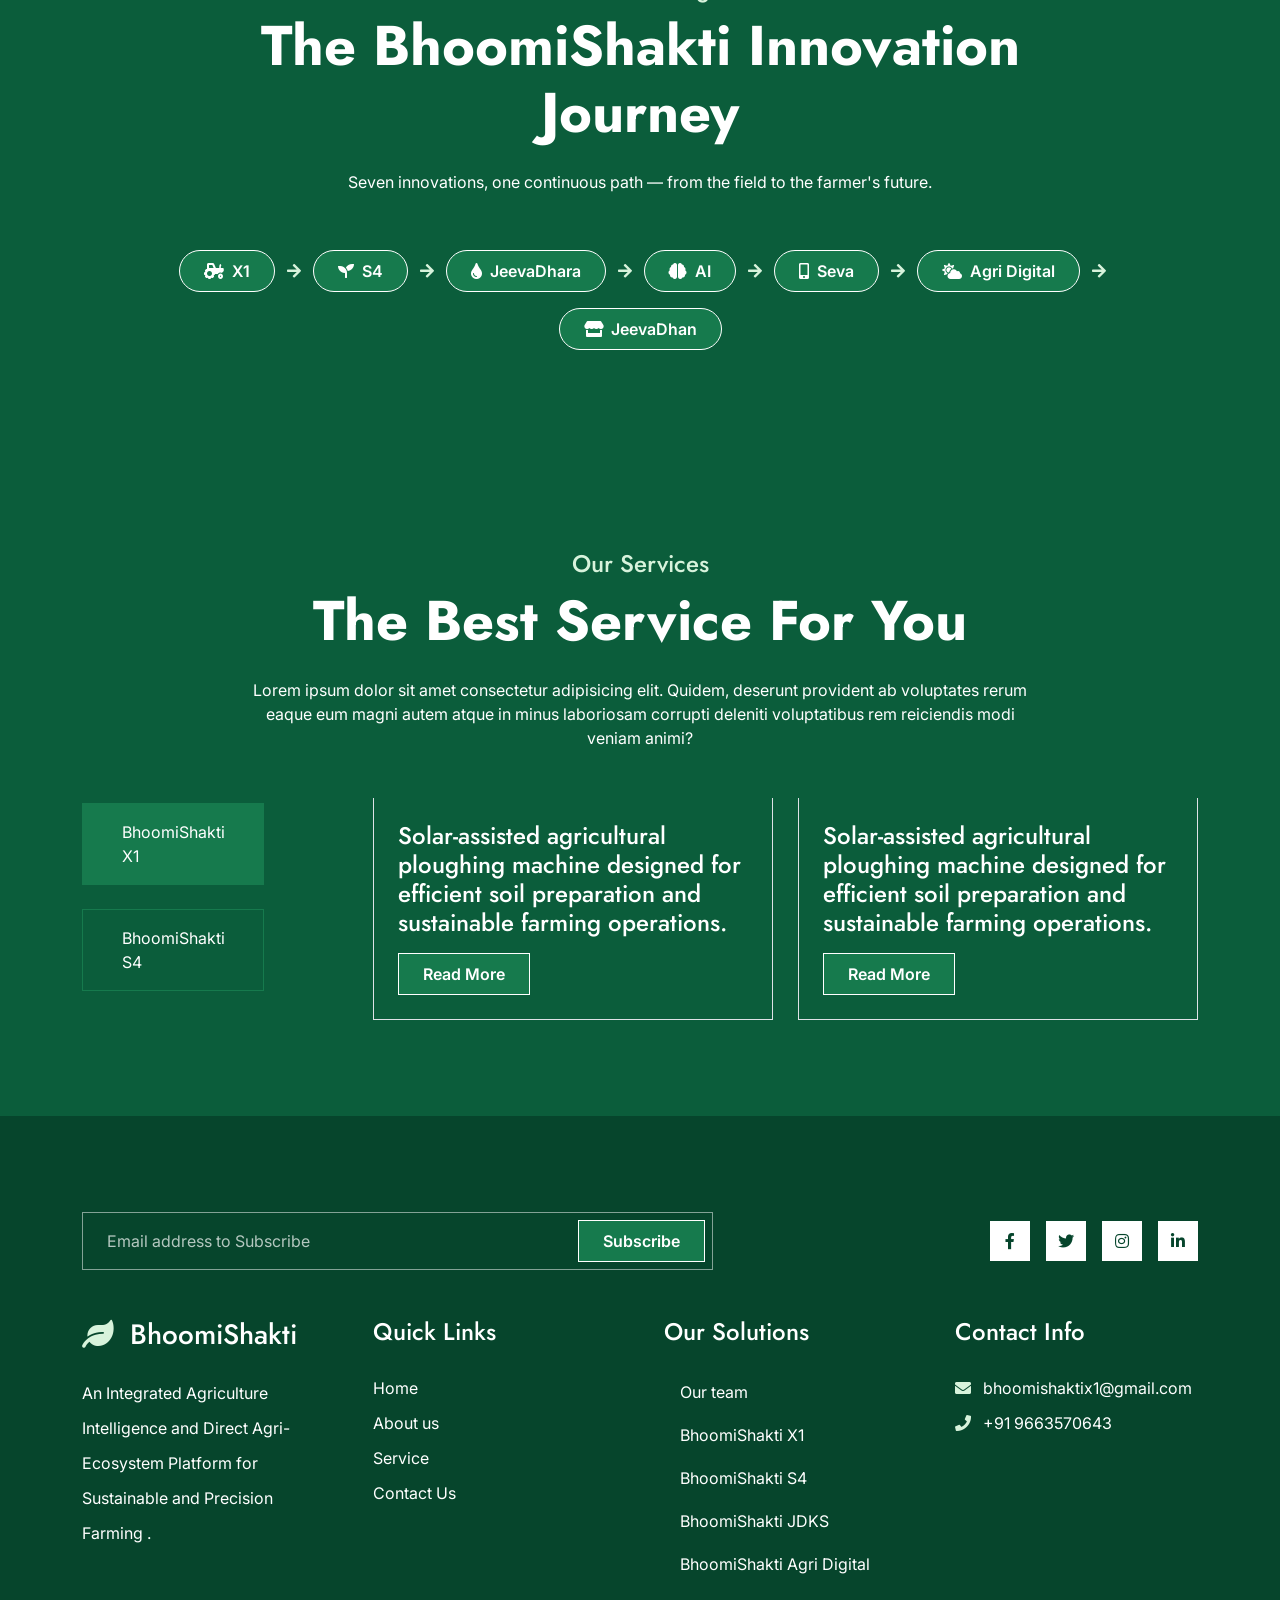
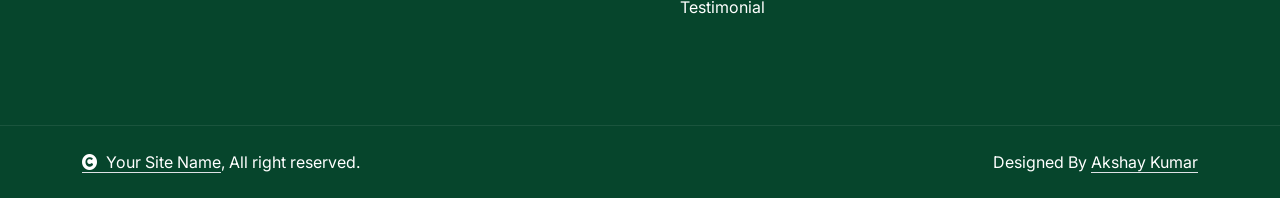
==== commit 8e573d52: "Update index.html" ====
--- a/index.html
+++ b/index.html
@@ -192,7 +192,7 @@
                                         <a href="https://maps.app.goo.gl/sNX8VTaiuvoWoPn77" class="text-muted small"><i class="fas fa-map-marker-alt text-primary me-2"></i><span data-i18n="topbar.findLocation">Find A Location</span></a>
                                     </div>
                                     <div class="ps-3">
-                                        <a href="mailto:example@gmail.com" class="text-muted small"><i class="fas fa-envelope text-primary me-2"></i>metaoffical4@gmail.com</a>
+                                        <a href="mailto:bhoomishaktix1@gmail.com" class="text-muted small"><i class="fas fa-envelope text-primary me-2"></i>bhoomishaktix1@gmail.com</a>
                                     </div>
                                 </div>
                             </div>
@@ -235,11 +235,11 @@
 
     <div class="dropdown-menu">
 
-        <a href="team.html"
+        <!-- <a href="team.html"
            class="dropdown-item"
            data-i18n="nav.ourTeam">
             Our team
-        </a>
+        </a> -->
 
         <a href="x1.html"
            class="dropdown-item"
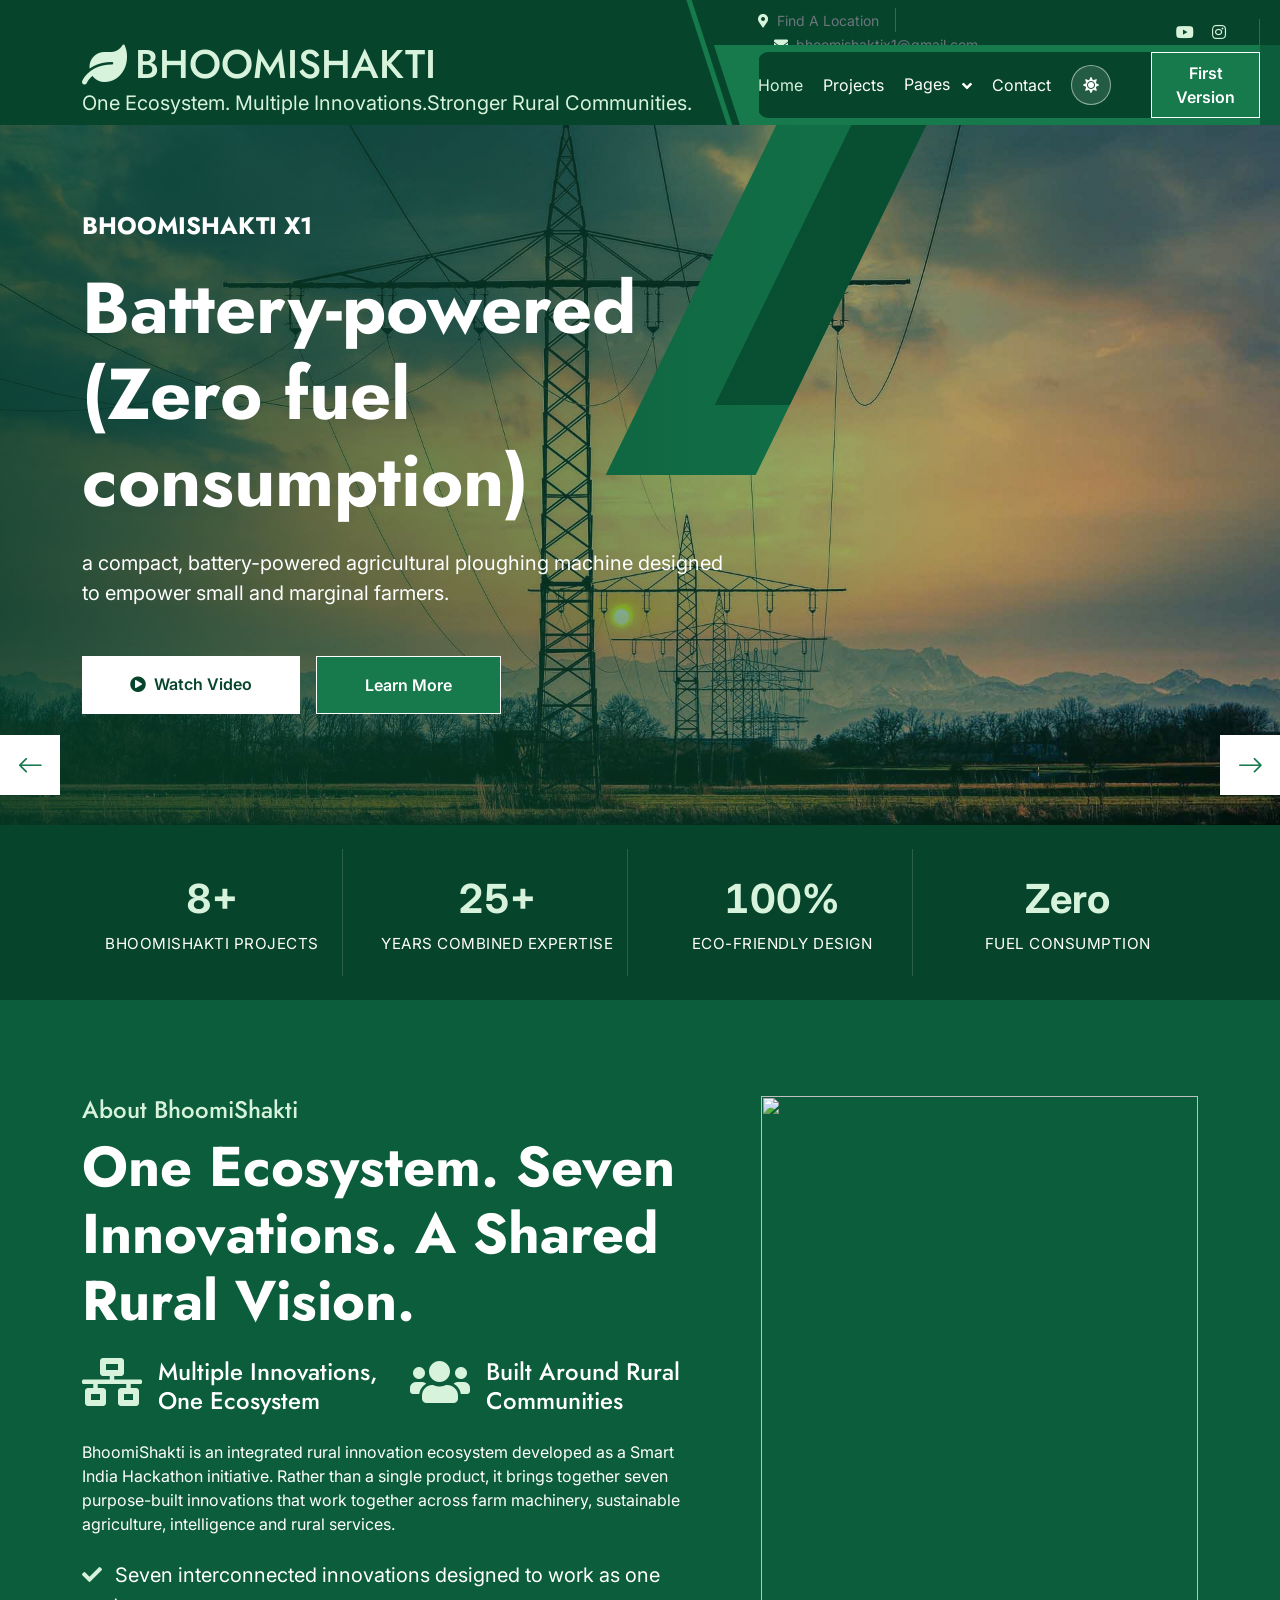
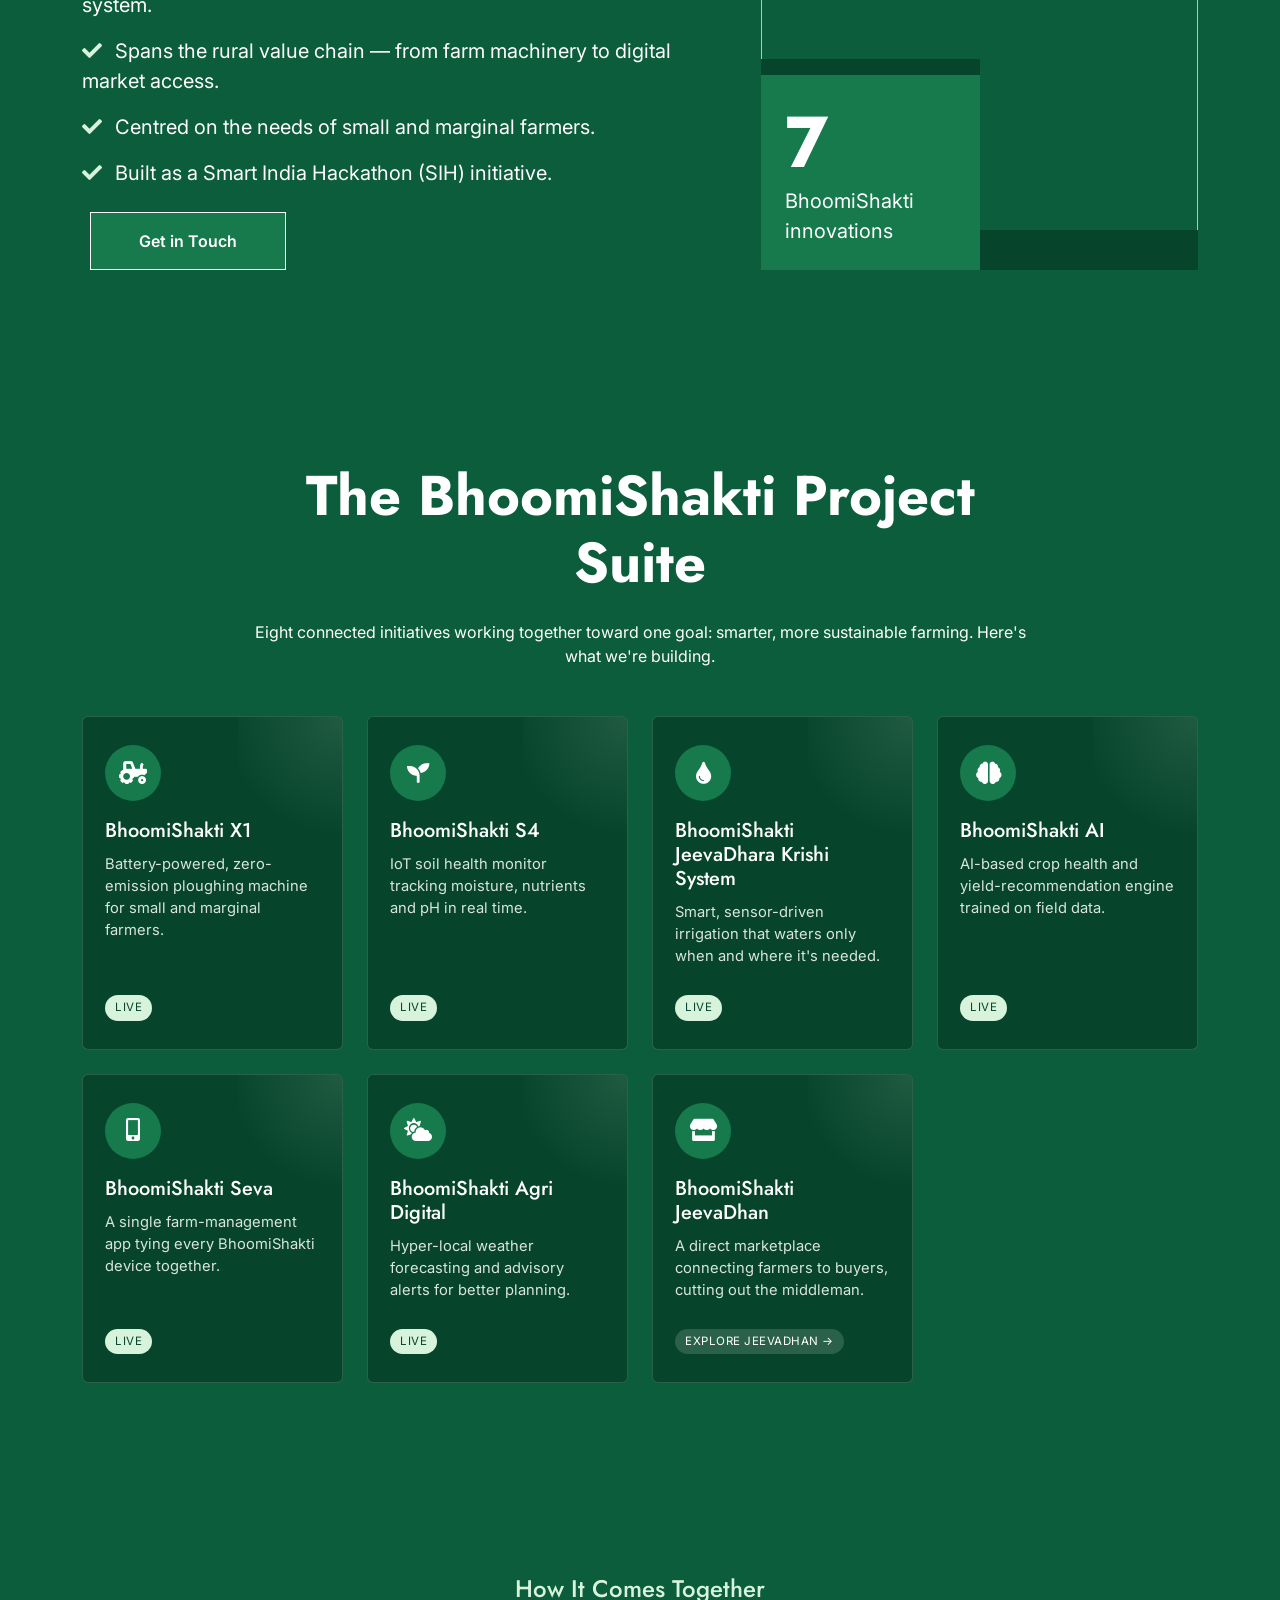
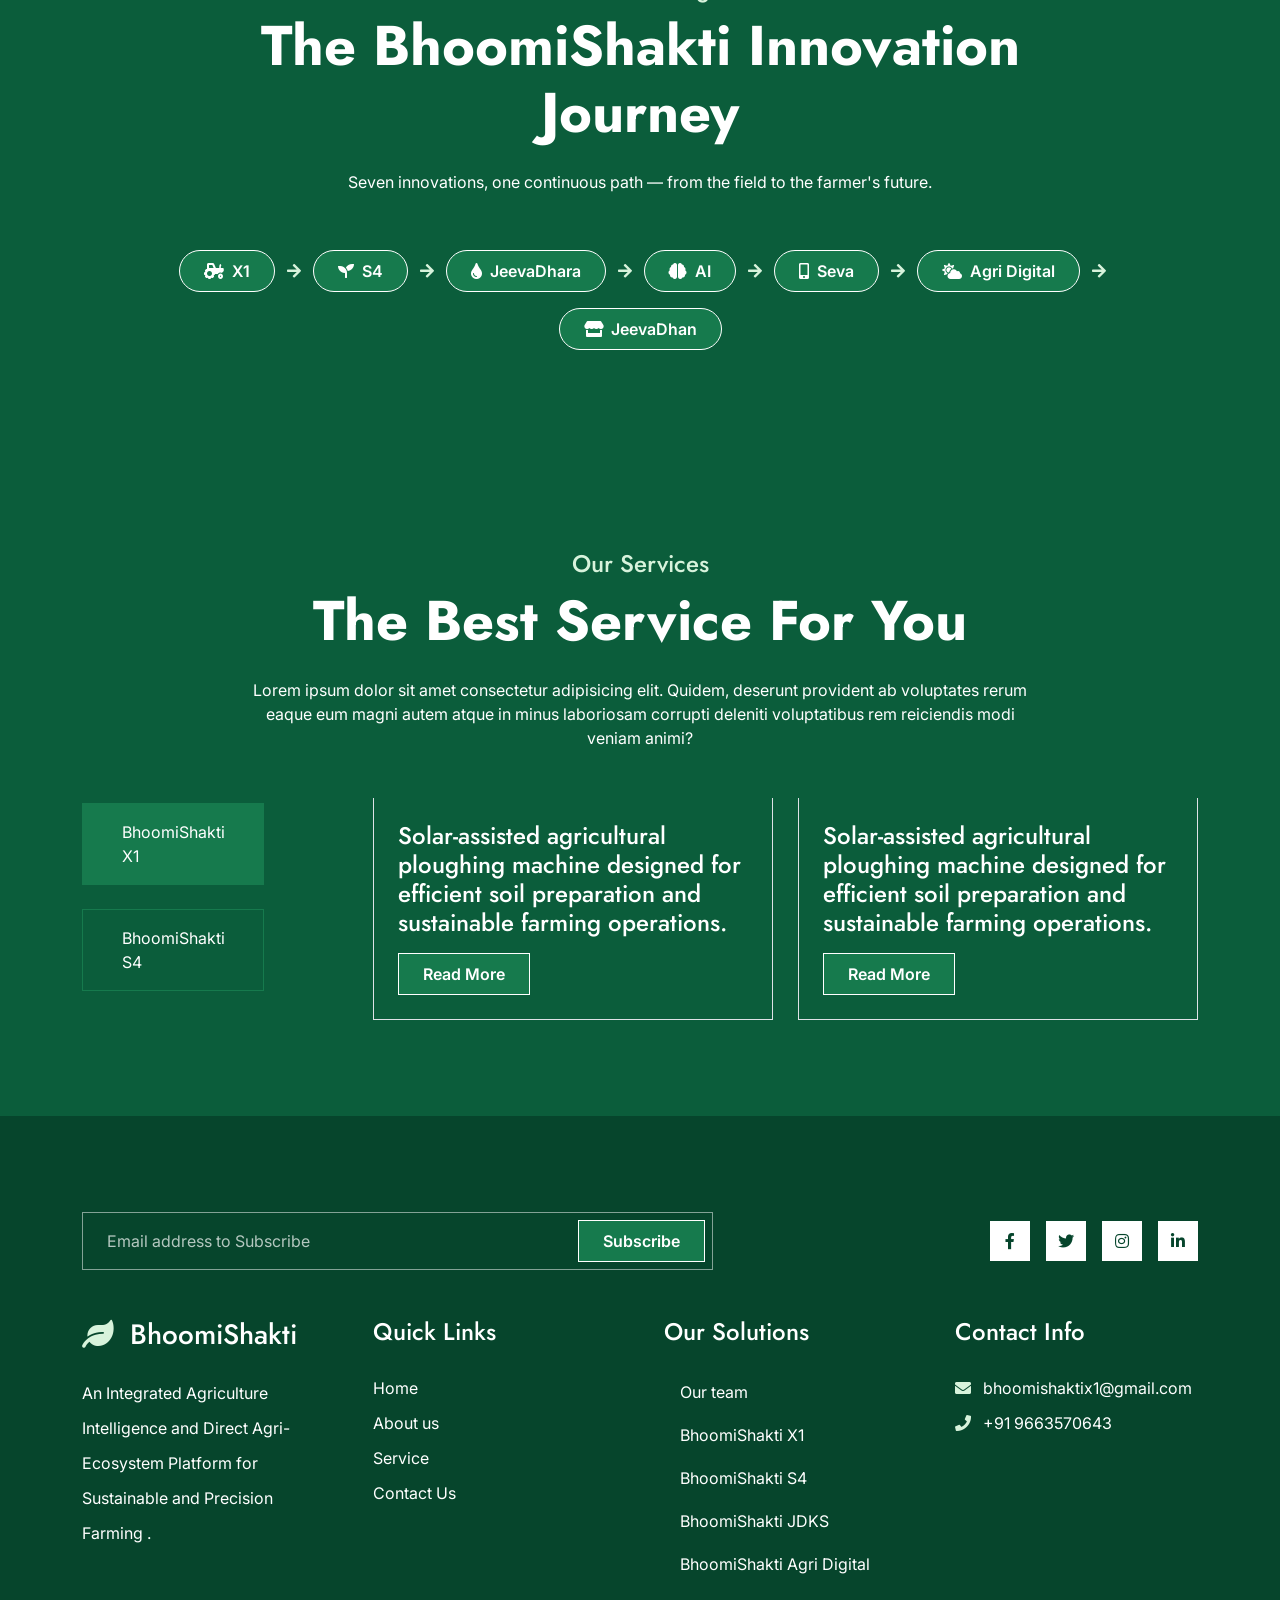
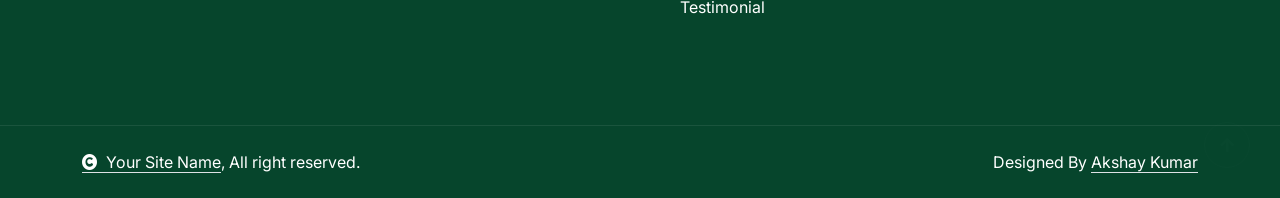
==== commit 75c067f3: "Update index.html" ====
--- a/index.html
+++ b/index.html
@@ -235,11 +235,11 @@
 
     <div class="dropdown-menu">
 
-        <!-- <a href="team.html"
+        <a href="bhoomishakti-seva.html"
            class="dropdown-item"
-           data-i18n="nav.ourTeam">
-            Our team
-        </a> -->
+           data-i18n="nav.bhoomishakti-seva">
+            BhoomiShakti Seva
+        </a>
 
         <a href="x1.html"
            class="dropdown-item"
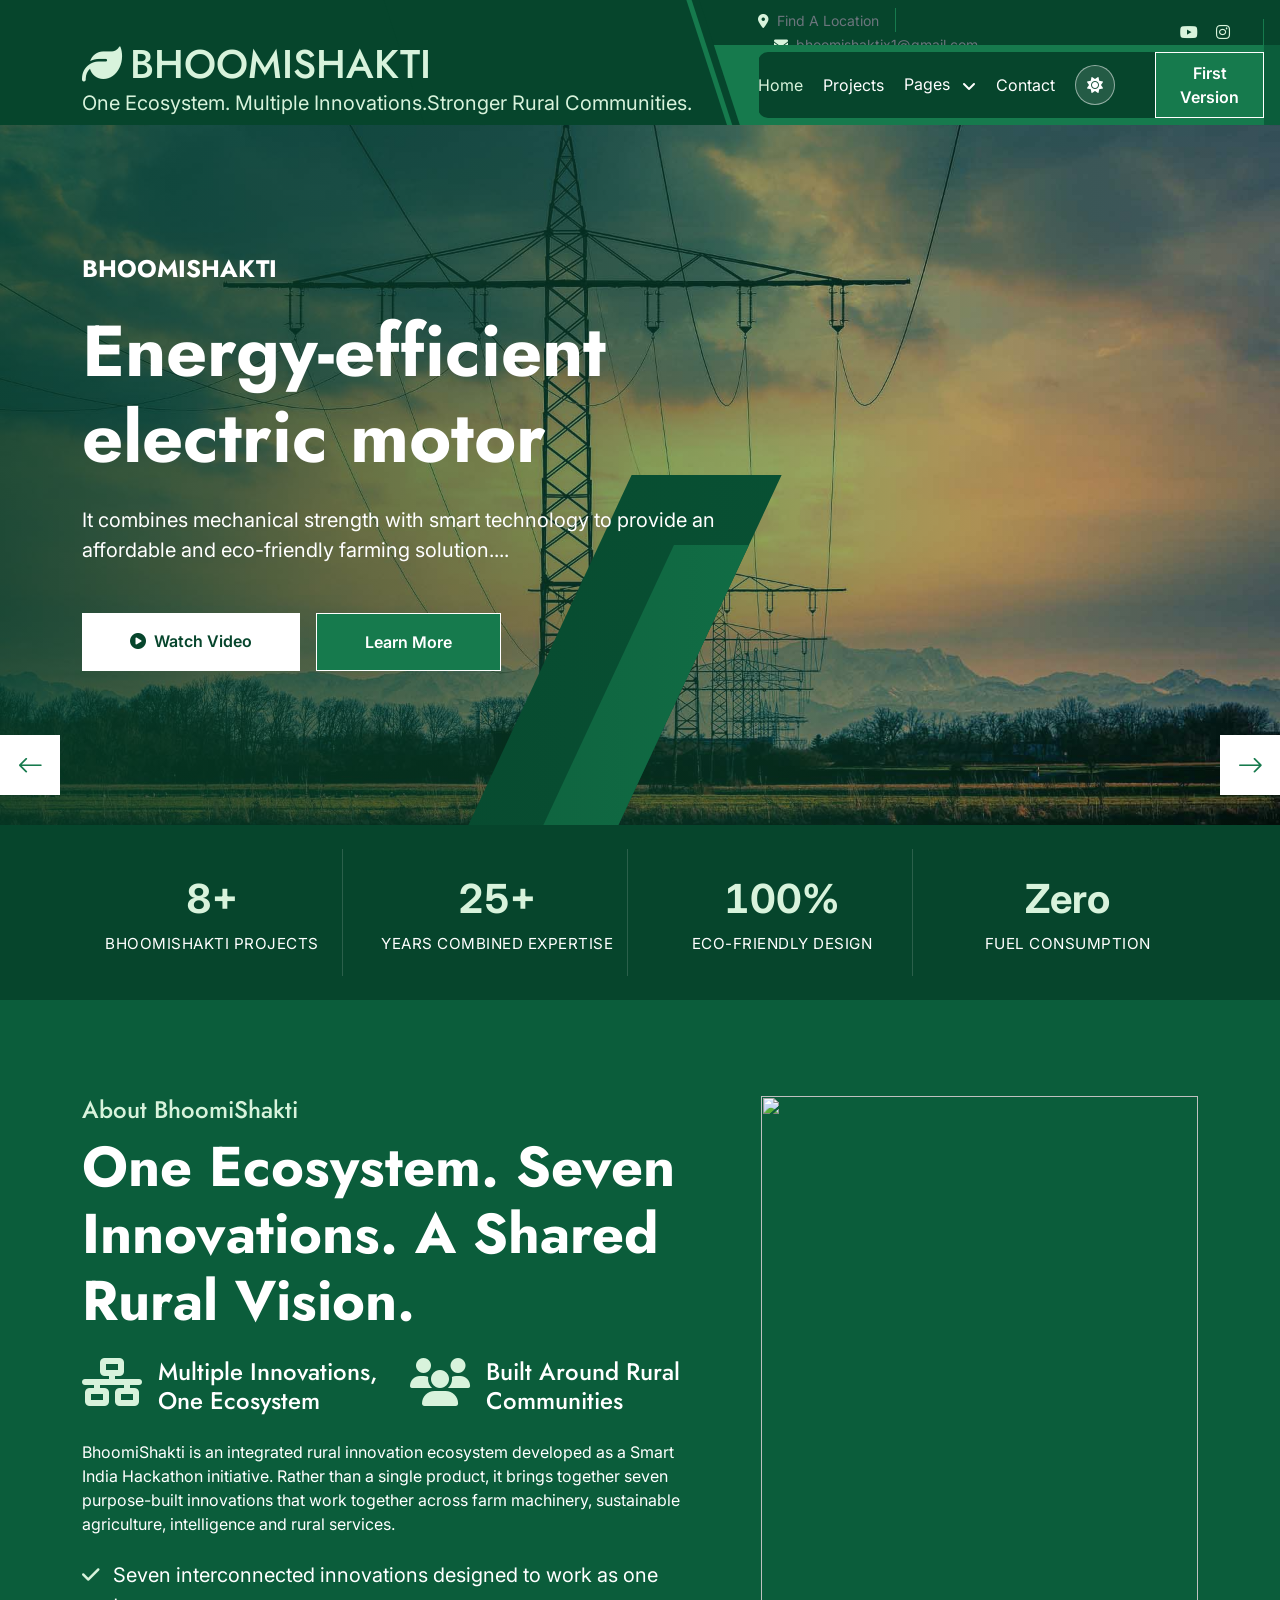
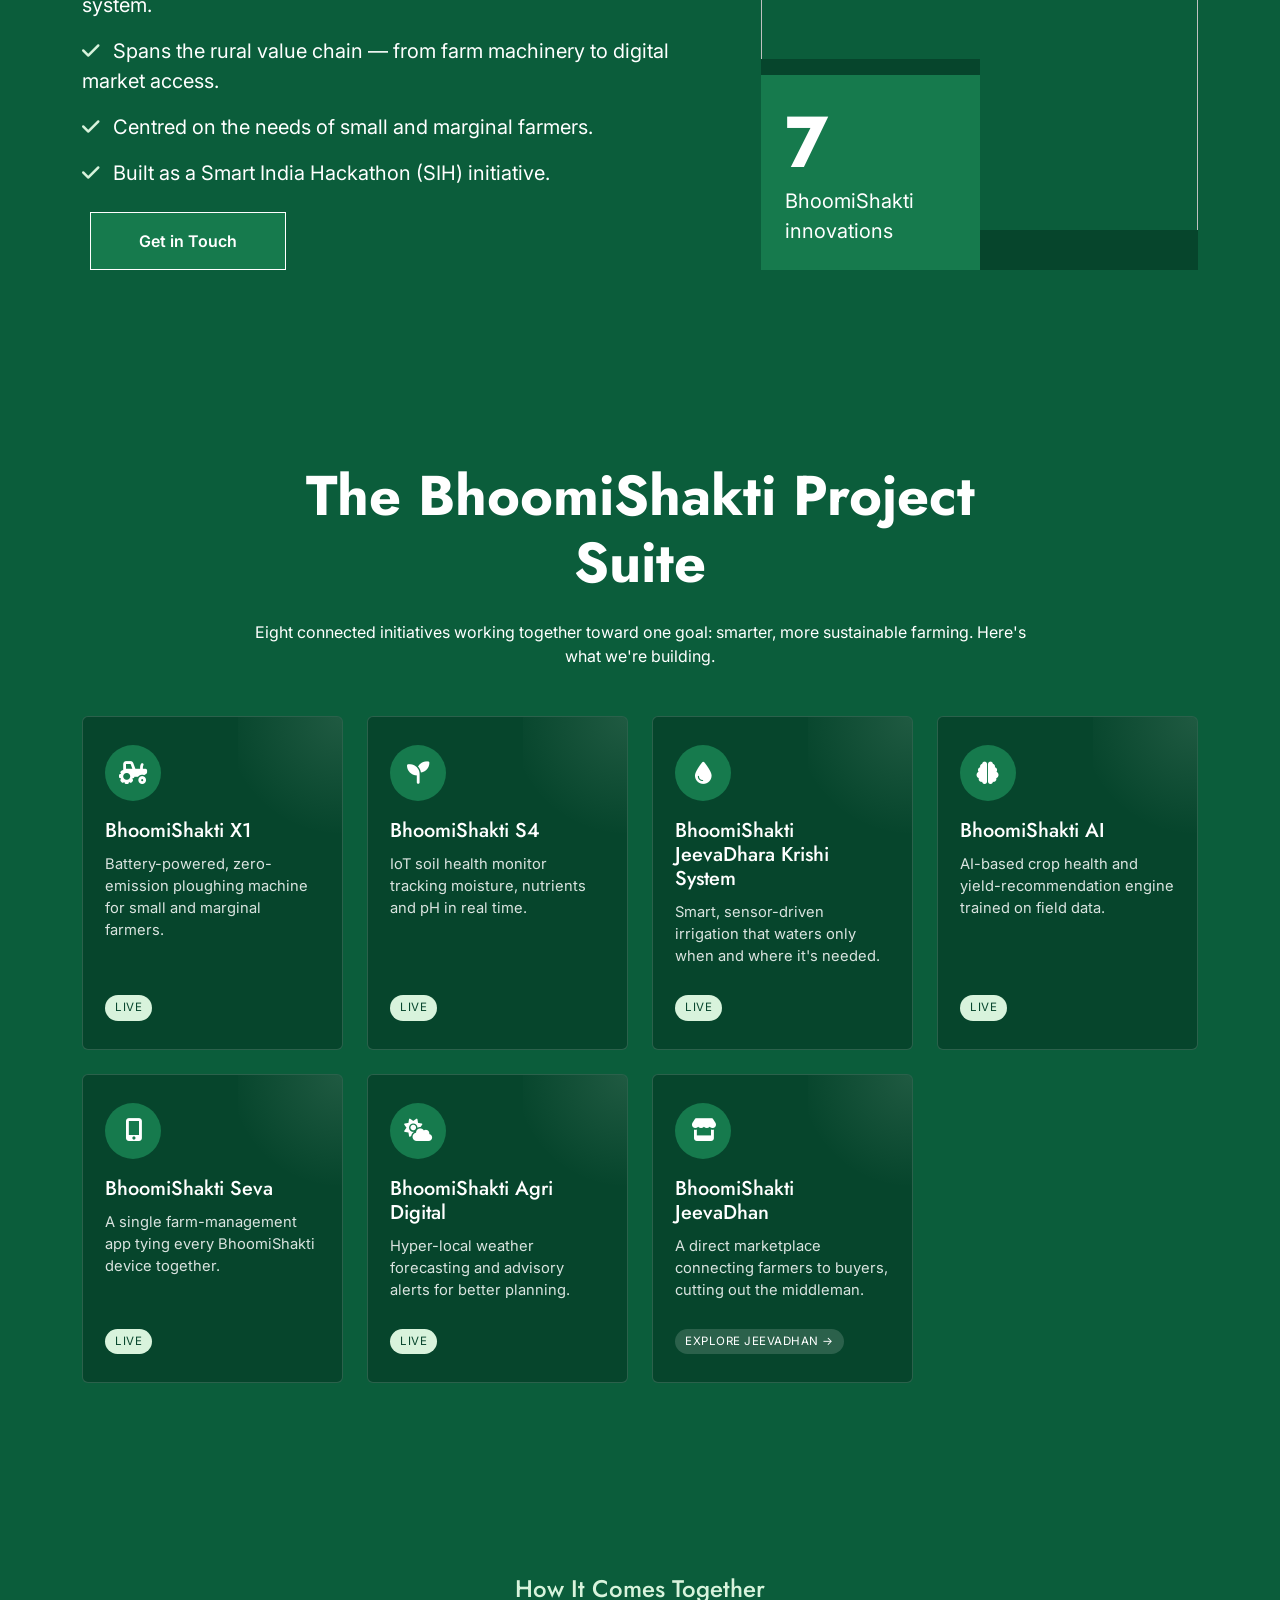
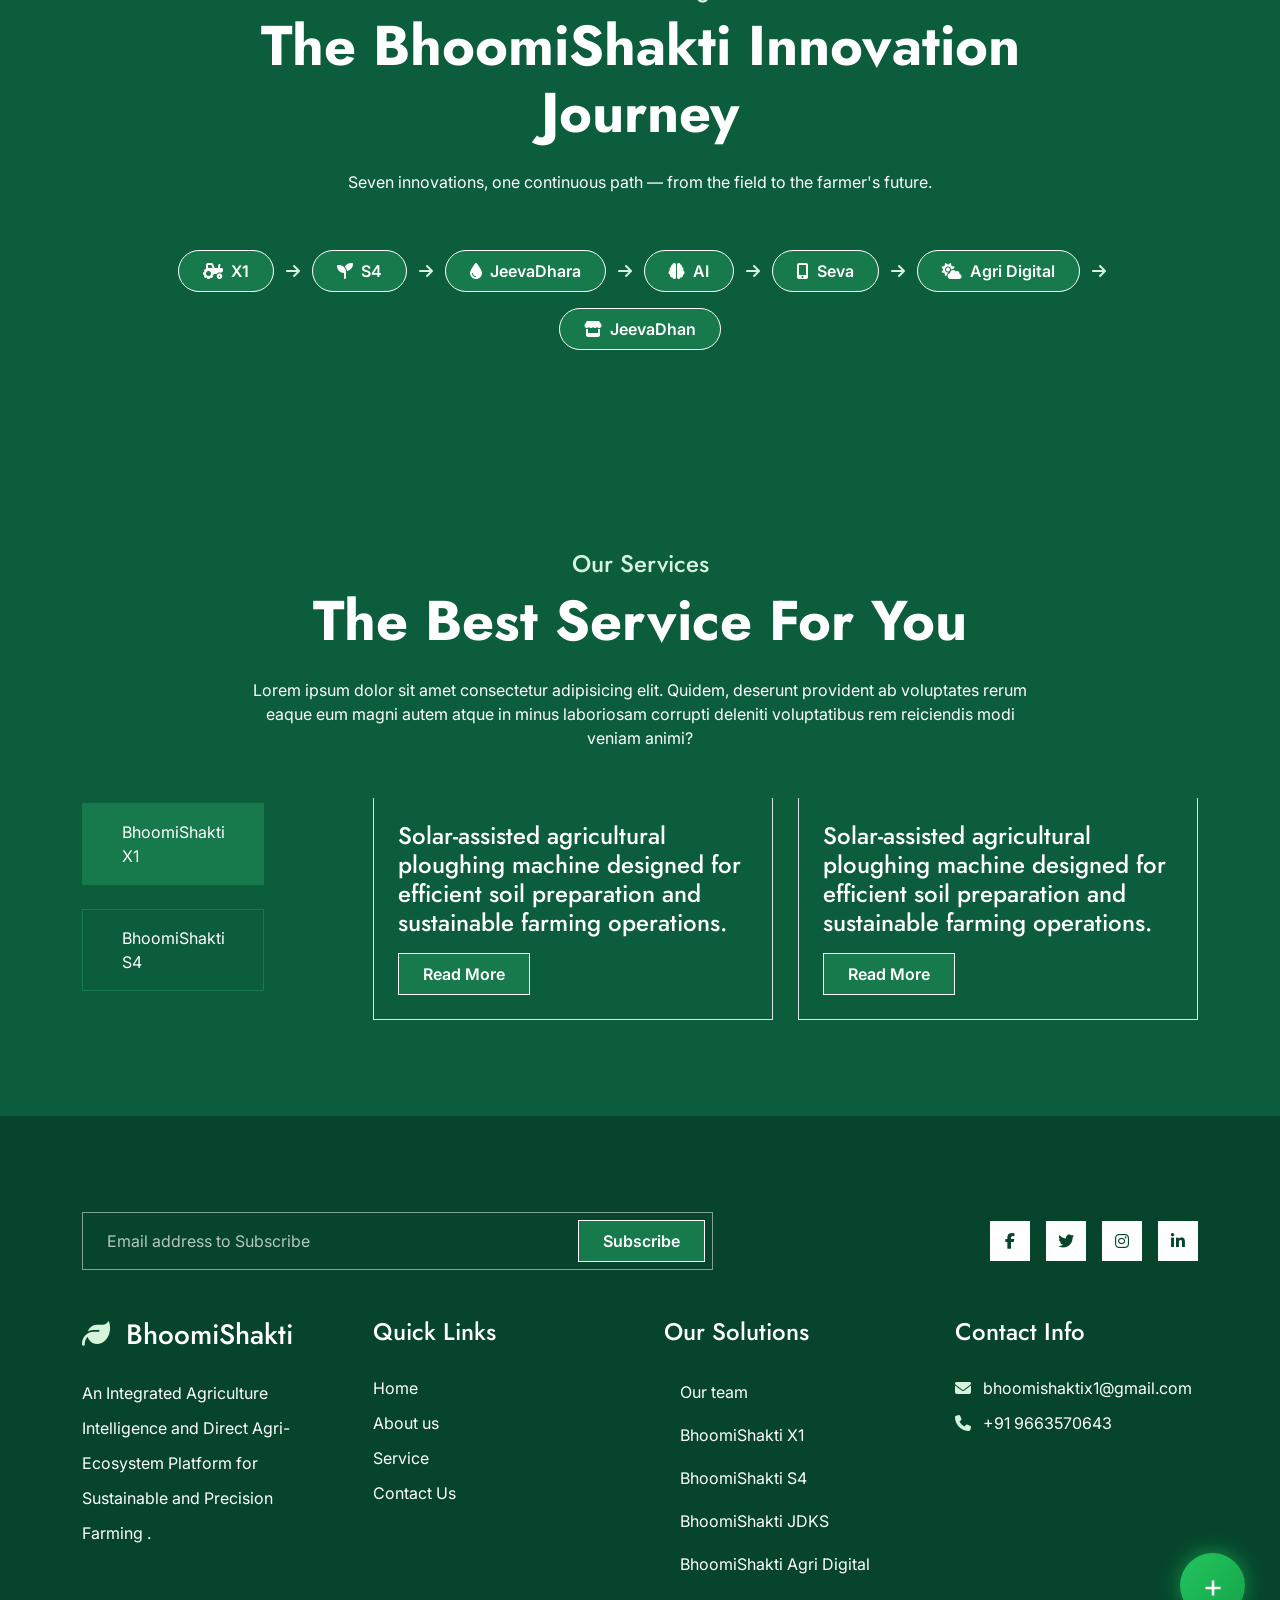
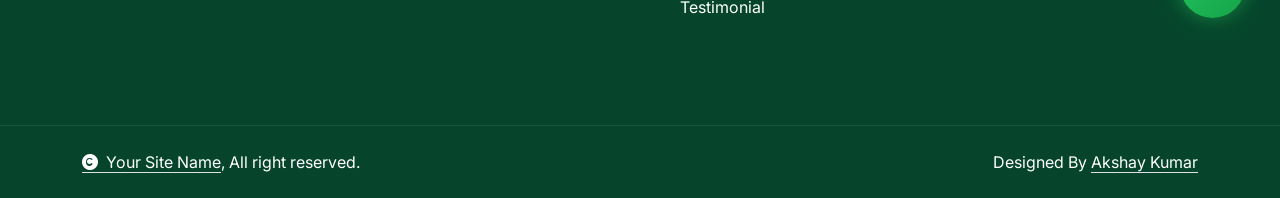
==== commit 378e2c50: "Implement responsive design and slider functionality Added responsive design functionality for mobil" ====
--- a/index.html
+++ b/index.html
@@ -1195,6 +1195,440 @@
 
 });
 </script>
+
+        <!-- ✅ RESPONSIVE FIX -->
+<script>
+function responsiveFix() {
+    let screen = window.innerWidth;
+    let main = document.getElementById("mainSection");
+
+    if (screen < 768) {
+        main.style.flexDirection = "column";
+    } else {
+        main.style.flexDirection = "row";
+    }
+}
+
+window.addEventListener("load", responsiveFix);
+window.addEventListener("resize", responsiveFix);
+</script>
+
+<!-- ✅ SLIDER JS -->
+<script>
+const container = document.getElementById("imageBox");
+const slider = document.getElementById("sliderMain");
+const afterImg = document.getElementById("afterImgMain");
+
+let isDragging = false;
+
+slider.addEventListener("mousedown", () => isDragging = true);
+window.addEventListener("mouseup", () => isDragging = false);
+
+window.addEventListener("mousemove", (e) => {
+    if (!isDragging) return;
+
+    let rect = container.getBoundingClientRect();
+    let x = e.clientX - rect.left;
+
+    x = Math.max(0, Math.min(x, rect.width));
+
+    let percent = (x / rect.width) * 100;
+
+    slider.style.left = percent + "%";
+    afterImg.style.width = percent + "%";
+});
+
+/* MOBILE TOUCH */
+slider.addEventListener("touchstart", () => isDragging = true);
+window.addEventListener("touchend", () => isDragging = false);
+
+window.addEventListener("touchmove", (e) => {
+    if (!isDragging) return;
+
+    let rect = container.getBoundingClientRect();
+    let x = e.touches[0].clientX - rect.left;
+
+    x = Math.max(0, Math.min(x, rect.width));
+
+    let percent = (x / rect.width) * 100;
+
+    slider.style.left = percent + "%";
+    afterImg.style.width = percent + "%";
+});               
+function responsiveFix() {
+    let screen = window.innerWidth;
+    let main = document.getElementById("mainSection");
+    let image = document.getElementById("imageBox");
+    let content = document.getElementById("contentBox");
+
+    if (screen < 768) {
+        main.style.flexDirection = "column";
+        image.style.width = "100%";   // 🔥 FULL WIDTH IMAGE
+        content.style.width = "100%";
+    } else {
+        main.style.flexDirection = "row";
+        image.style.width = "48%";
+        content.style.width = "48%";
+    }
+}
+
+window.addEventListener("load", responsiveFix);
+window.addEventListener("resize", responsiveFix);
+</script>
+                </div>
+            </div>
+        </div>
+        <!-- Blog End -->
+         <!--start call Floating Button-->
+<!-- ➕ MAIN CONTAINER -->
+<div id="mainFloatingBtn" style="position: fixed;
+   bottom: 180px;
+   right: 35px;
+   z-index: 999;">
+
+  <!-- ➕ BUTTON -->
+  <div onclick="toggleMainMenu()" style="
+    width:65px; height:65px;
+    background: linear-gradient(135deg,#22c55e,#16a34a);
+    color:#fff;
+    font-size:32px;
+    border-radius:50%;
+    display:flex;
+    align-items:center;
+    justify-content:center;
+    cursor:pointer;
+    box-shadow:0 0 20px rgba(34,197,94,0.7), 0 4px 15px rgba(0,0,0,0.3);
+    animation: mainGlow 1.8s infinite;
+  ">
+    +
+  </div>
+
+  <!-- 🔽 ICONS WRAPPER -->
+ <div id="allIcons" style="
+  position:absolute;
+  bottom:80px;
+  right:0;
+  display:none;
+  width:60px;
+  height:220px;
+">
+
+<style>
+#allIcons > div:nth-child(1) { position:absolute !important; bottom:30px; }
+#allIcons > div:nth-child(2) { position:absolute !important; bottom:70px; }
+#allIcons > div:nth-child(3) { position:absolute !important; bottom:140px; }
+
+/* STOP MOVEMENT */
+#allIcons > div {
+  position:absolute !important;
+}
+
+@keyframes zoomPulse {
+    0% { transform: scale(1); }
+    50% { transform: scale(1.1); }
+    100% { transform: scale(1); }
+}
+
+@media (max-width:600px){
+    #chatbot { right:10px !important; bottom:20px !important; }
+    #chatBox { width:95vw !important; height:80vh !important; }
+}
+
+@keyframes premiumPulse {
+    0% { transform: scale(1); box-shadow: 0 0 10px rgba(34,197,94,0.5); }
+    50% { transform: scale(1.15); box-shadow: 0 0 25px rgba(34,197,94,0.9); }
+    100% { transform: scale(1); box-shadow: 0 0 10px rgba(34,197,94,0.5); }
+}
+
+/* ✅ FINAL MOBILE FIX */
+@media (max-width: 768px) {
+  #mainFloatingBtn {
+    right: 8px !important;
+    bottom: 150px !important;
+  }
+}
+</style>
+
+
+
+    <!-- 🔥 YOUR FULL EXISTING CODE (PASTE EXACTLY BELOW) -->
+
+    <!-- Call Button -->
+     <!-- Call Floating Button -->
+<div style="position:fixed; bottom:10px; right:3px; z-index:999;">
+
+  <!-- Call Icon -->
+  <div onclick="toggleCallBox()" 
+       style="width:60px; height:60px; background:#007bff; color:#fff;
+       font-size:24px; border-radius:50%; display:flex; align-items:center;
+       justify-content:center; cursor:pointer;
+
+       /* 🔥 Zoom Animation */
+       animation:zoomCall 2s infinite;">
+       
+       <i class="fas fa-phone-alt"></i>
+  </div>
+
+  <!-- Call Popup -->
+  <div id="callBox" 
+       style="width:260px; background:#fff; border-radius:10px;
+       box-shadow:0 5px 20px rgba(0,0,0,0.2); display:none;
+       margin-bottom:10px; overflow:hidden;">
+
+    <!-- Header -->
+    <div style="background:#007bff; color:#fff; padding:10px;
+                display:flex; justify-content:space-between;">
+      <strong>BhoomiShakti</strong>
+      <span>Call Support</span>
+    </div>
+
+    <!-- Body -->
+    <div style="padding:15px; font-size:14px;">
+      <p>📞 Need help?</p>
+      <p>Call us for instant<br> assistance.</p>
+    </div>
+
+    <!-- Footer -->
+    <div style="padding:10px; text-align:center;">
+      <a href="tel:+919663570643"
+         style="background:#007bff; color:#fff; padding:8px 15px;
+         border-radius:5px; text-decoration:none;">
+         Call Now
+      </a>
+    </div>
+
+  </div>
+
+</div>
+
+<!-- Font Awesome -->
+<link rel="stylesheet" href="https://cdnjs.cloudflare.com/ajax/libs/font-awesome/6.5.0/css/all.min.css">
+
+<!-- Animation -->
+<style>
+@keyframes zoomCall {
+  0% { transform: scale(1); }
+  50% { transform: scale(1.15); }
+  100% { transform: scale(1); }
+}
+</style>
+
+<!-- JavaScript -->
+<script>
+function toggleCallBox() {
+  const box = document.getElementById("callBox");
+
+  if (box.style.display === "block") {
+    box.style.display = "none";
+  } else {
+    box.style.display = "block";
+  }
+}
+
+// Close when clicking outside
+document.addEventListener("click", function (event) {
+  const box = document.getElementById("callBox");
+  const icon = event.target.closest("[onclick='toggleCallBox()']");
+
+  if (!box.contains(event.target) && !icon) {
+    box.style.display = "none";
+  }
+});
+</script>
+
+
+    <!-- WhatsApp -->
+   <!-- WhatsApp Floating Button -->
+<div style="position:fixed; bottom:80px; right:3px; z-index:999;">
+
+  <!-- Floating Icon -->
+  <div onclick="toggleWhatsAppBox()" 
+       style="width:60px; height:60px; background:#25D366; color:#fff;
+       font-size:26px; border-radius:50%; display:flex; align-items:center;
+       justify-content:center; cursor:pointer;
+
+       /* 🔥 Zoom Animation */
+       animation:zoomAnim 2s infinite;">
+       
+       <i class="fab fa-whatsapp"></i>
+  </div>
+
+  <!-- Popup Box -->
+  <div id="whatsappBox" 
+       style="width:260px; background:#fff; border-radius:10px;
+       box-shadow:0 5px 20px rgba(0,0,0,0.2); display:none;
+       margin-bottom:10px; overflow:hidden;">
+
+    <!-- Header -->
+    <div style="background:#25D366; color:#fff; padding:10px;
+                display:flex; justify-content:space-between;">
+      <strong>BhoomiShakti</strong>
+      <span>Online</span>
+    </div>
+
+    <!-- Body -->
+    <div style="padding:15px; font-size:14px;">
+      <p>👋 Hello! Welcome to BhoomiShakti.</p>
+      <p>How can we help you today?</p>
+    </div>
+
+    <!-- Footer -->
+    <div style="padding:10px; text-align:center;">
+      <a href="https://wa.me/919663570643?text=Hello%20I%20need%20consultation"
+         target="_blank"
+         style="background:#25D366; color:#fff; padding:8px 15px;
+         border-radius:5px; text-decoration:none;">
+         Start Chat
+      </a>
+    </div>
+
+  </div>
+
+</div>
+
+<!-- Font Awesome -->
+<link rel="stylesheet" href="https://cdnjs.cloudflare.com/ajax/libs/font-awesome/6.5.0/css/all.min.css">
+
+<!-- Animation -->
+<style>
+@keyframes zoomAnim {
+  0% { transform: scale(1); }
+  50% { transform: scale(1.15); }
+  100% { transform: scale(1); }
+}
+</style>
+
+<!-- JavaScript -->
+<script>
+function toggleWhatsAppBox() {
+  const box = document.getElementById("whatsappBox");
+
+  if (box.style.display === "block") {
+    box.style.display = "none";
+  } else {
+    box.style.display = "block";
+  }
+}
+
+// Close when clicking outside
+document.addEventListener("click", function (event) {
+  const box = document.getElementById("whatsappBox");
+  const icon = event.target.closest("[onclick='toggleWhatsAppBox()']");
+
+  if (!box.contains(event.target) && !icon) {
+    box.style.display = "none";
+  }
+});
+</script>
+
+     <!-- Google Review Floating Button -->
+<div style="position:fixed; bottom:150px; right:3px; z-index:999;">
+  <!-- Floating Icon -->
+  <div onclick="toggleGoogleBox()" 
+       style="width:60px; height:60px; background:#ea4335; color:#fff;
+       font-size:26px; border-radius:50%; display:flex; align-items:center;
+       justify-content:center; cursor:pointer;
+
+       /* 🔥 Zoom Animation */
+       animation:zoomGoogle 2s infinite;">
+       
+       <i class="fab fa-google"></i>
+  </div>
+
+  <!-- Review Box -->
+  <div id="googleBox" 
+       style="width:260px; background:#fff; border-radius:10px;
+       box-shadow:0 5px 20px rgba(0,0,0,0.2); display:none;
+       margin-bottom:10px; overflow:hidden;">
+
+    <!-- Header -->
+    <div style="background:#ea4335; color:#fff; padding:10px;
+                display:flex; justify-content:space-between;">
+      <strong>BhoomiShakti</strong>
+      <span>Leave a Review</span>
+    </div>
+
+    <!-- Body -->
+    <div style="padding:15px; font-size:14px;">
+      <p>⭐ We value your feedback!</p>
+      <p>Please share your experience with us on Google.</p>
+    </div>
+
+    <!-- Footer -->
+    <div style="padding:10px; text-align:center;">
+      <a href="#" 
+         target="_blank"
+         style="background:#ea4335; color:#fff; padding:8px 15px;
+         border-radius:5px; text-decoration:none;">
+         Write Review
+      </a>
+    </div>
+
+  </div>
+
+</div>
+
+<!-- Font Awesome -->
+<link rel="stylesheet" href="https://cdnjs.cloudflare.com/ajax/libs/font-awesome/6.5.0/css/all.min.css">
+
+<!-- Animation -->
+<style>
+@keyframes zoomGoogle {
+  0% { transform: scale(1); }
+  50% { transform: scale(1.15); }
+  100% { transform: scale(1); }
+}
+</style>
+
+<!-- JavaScript -->
+<script>
+function toggleGoogleBox() {
+  const box = document.getElementById("googleBox");
+
+  if (box.style.display === "block") {
+    box.style.display = "none";
+  } else {
+    box.style.display = "block";
+  }
+}
+
+// Close when clicking outside
+document.addEventListener("click", function (event) {
+  const box = document.getElementById("googleBox");
+  const icon = event.target.closest("[onclick='toggleGoogleBox()']");
+
+  if (!box.contains(event.target) && !icon) {
+    box.style.display = "none";
+  }
+});
+</script>
+    </div>
+
+  </div>
+
+</div>
+
+<!-- 🎨 STYLE -->
+<style>
+@keyframes mainGlow {
+  0% { transform: scale(1); box-shadow:0 0 10px rgba(34,197,94,0.5); }
+  50% { transform: scale(1.15); box-shadow:0 0 25px rgba(34,197,94,0.9); }
+  100% { transform: scale(1); box-shadow:0 0 10px rgba(34,197,94,0.5); }
+}
+</style>
+
+<!-- ⚡ SCRIPT -->
+<script>
+function toggleMainMenu(){
+  let menu = document.getElementById("allIcons");
+  menu.style.display = (menu.style.display === "block") ? "none" : "block";
+}
+</script>
+
+
+
+</script>
+
     </body>
 
 
